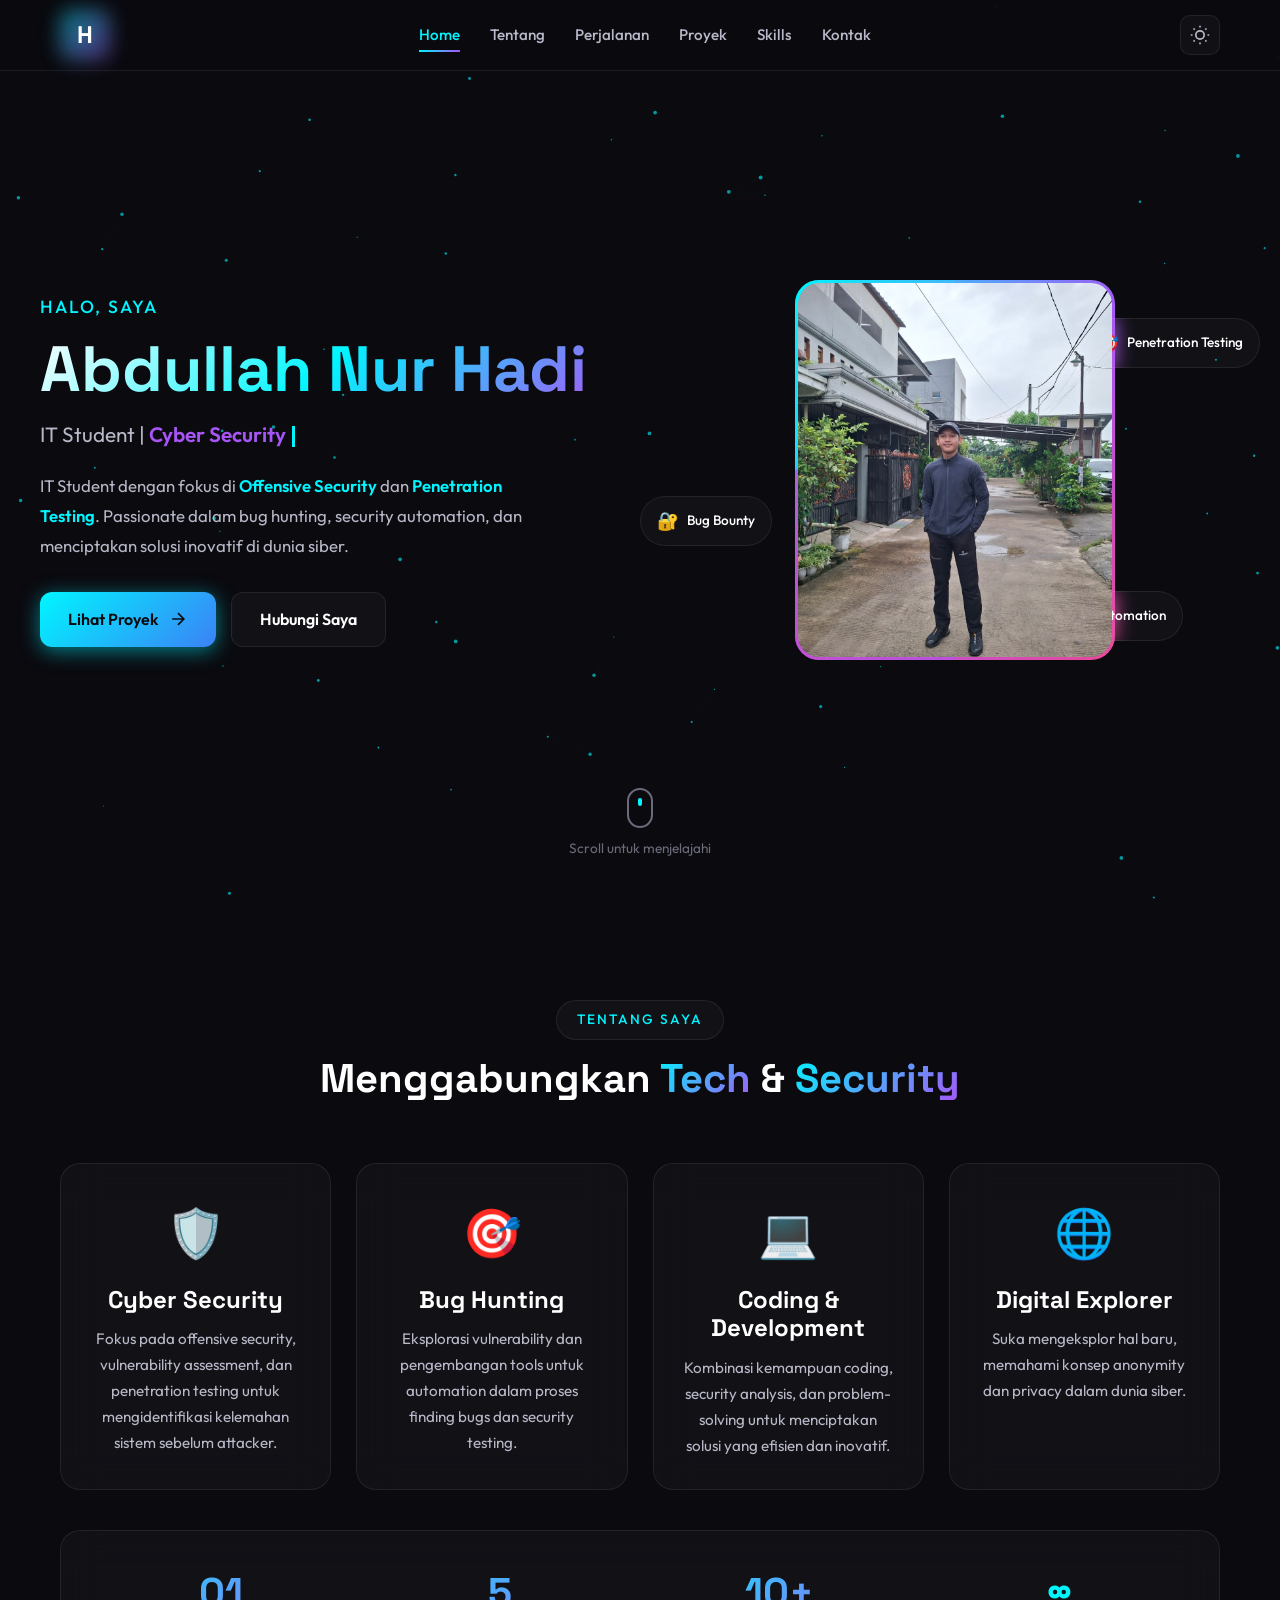
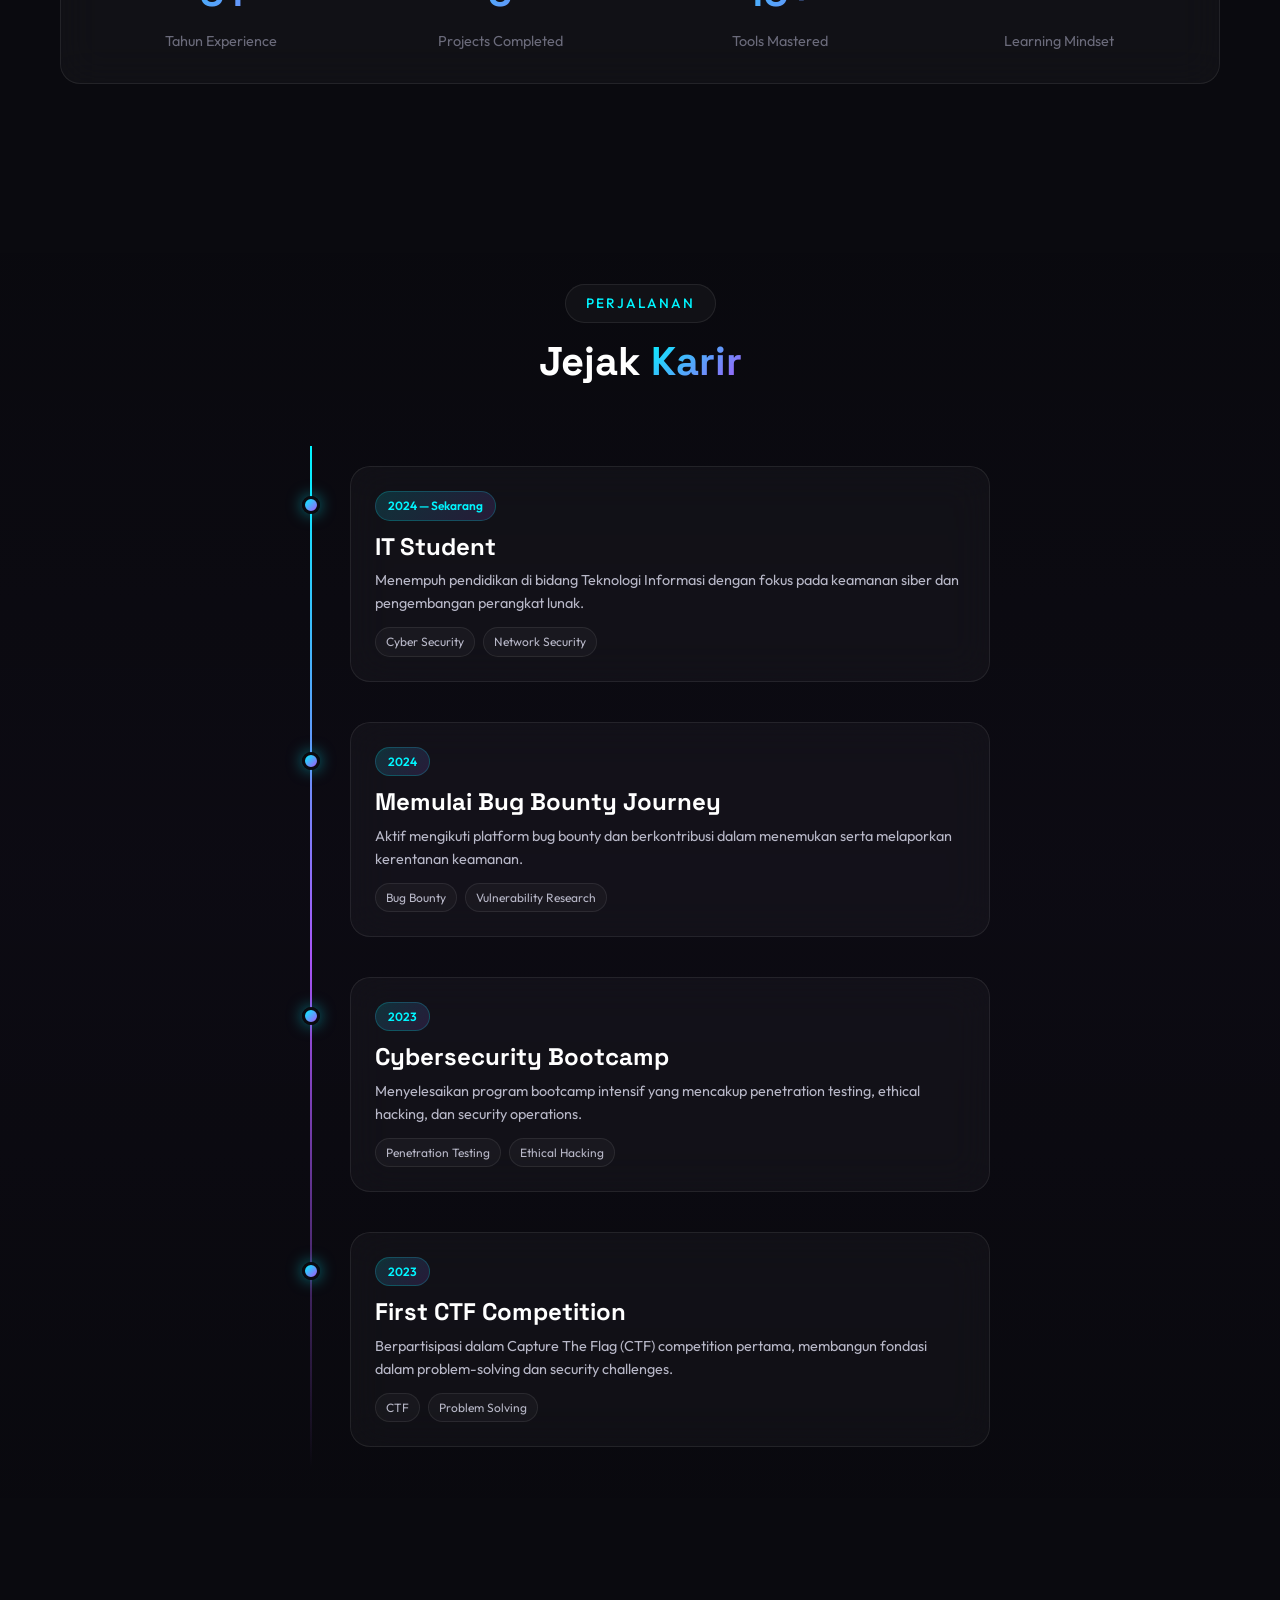
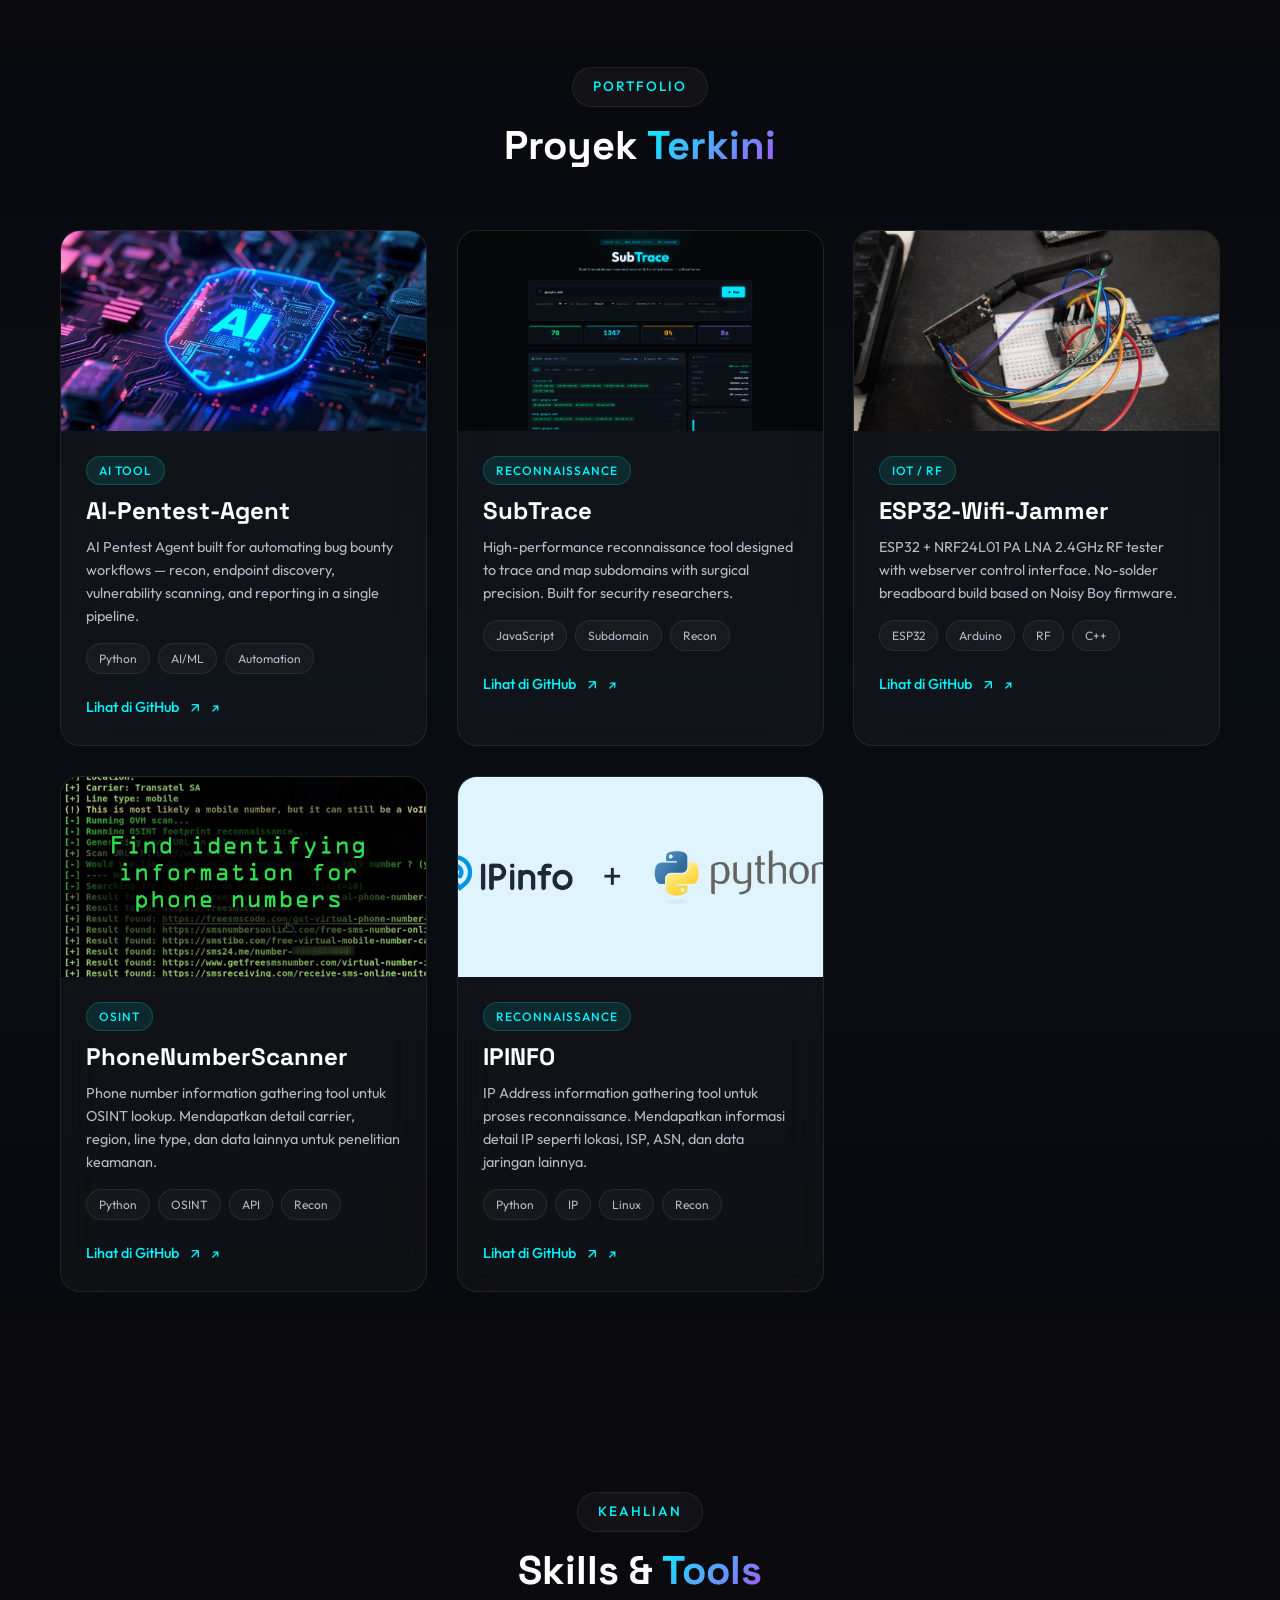
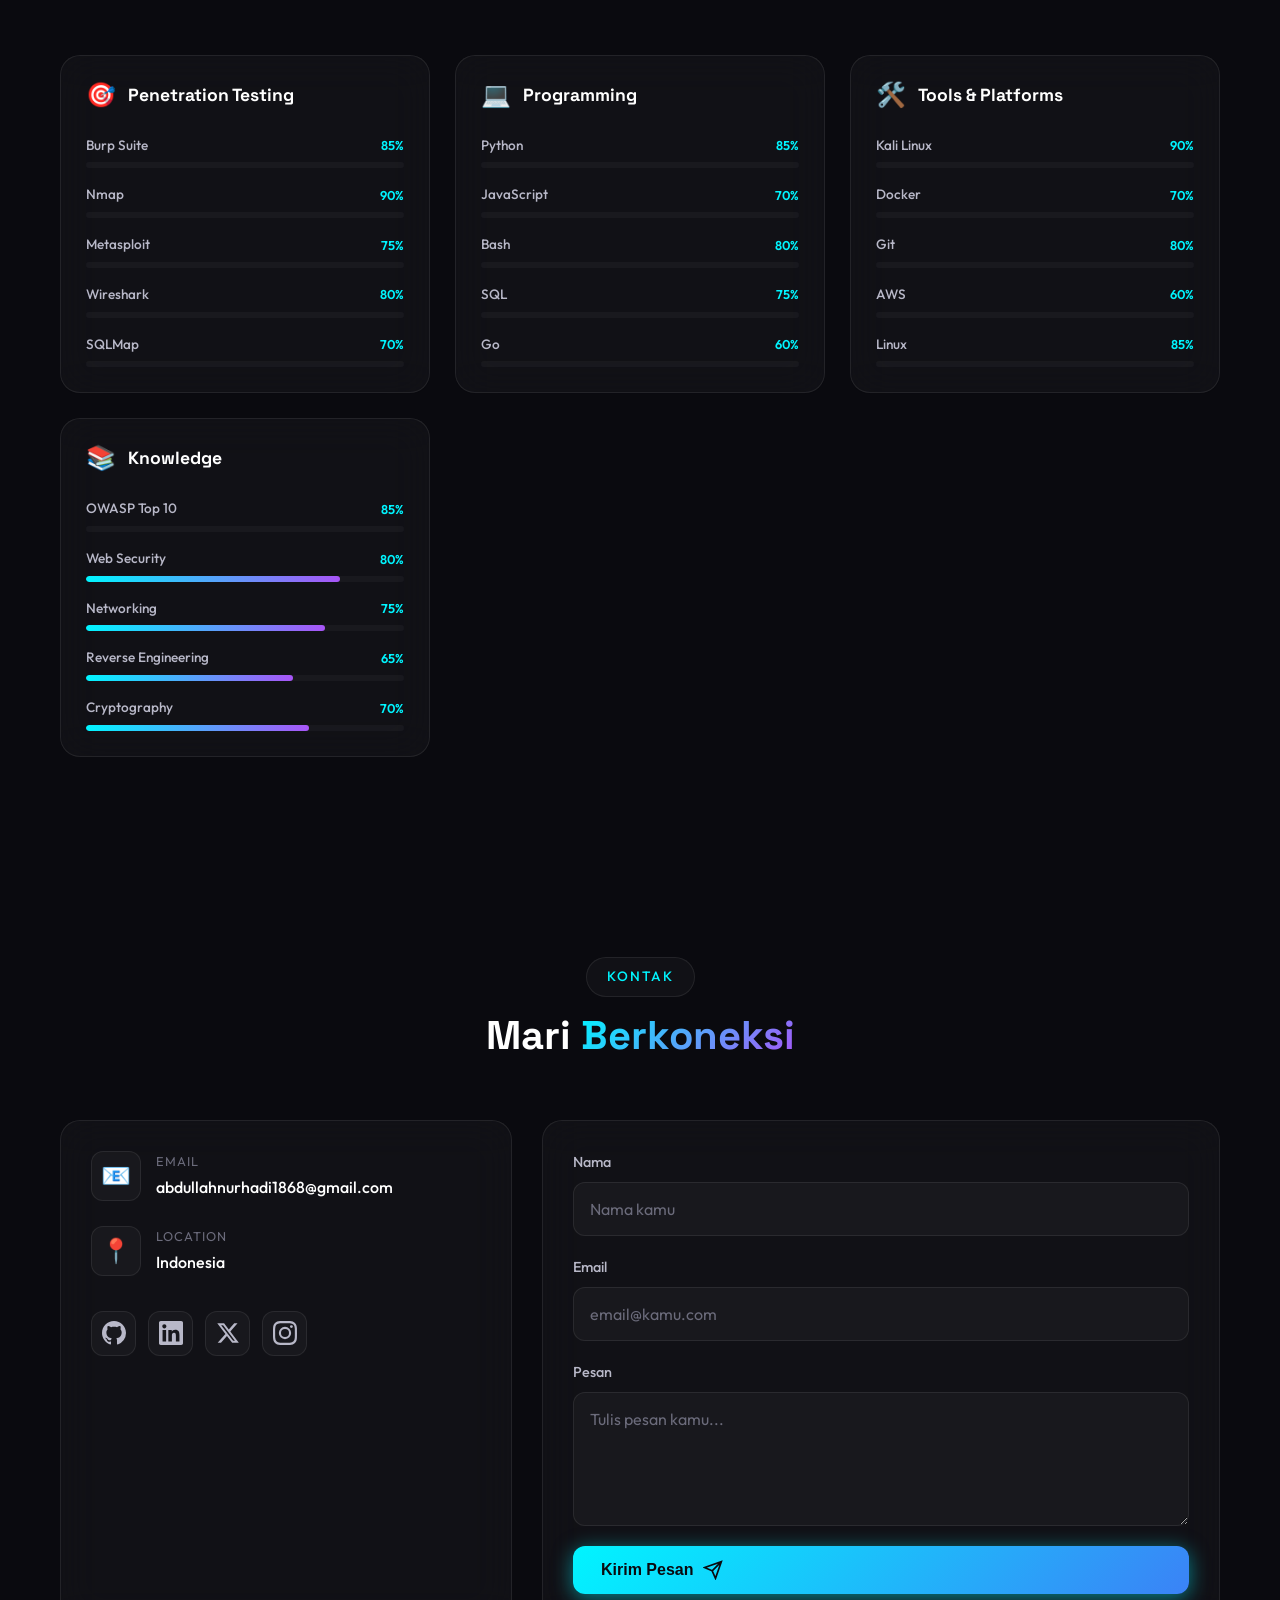
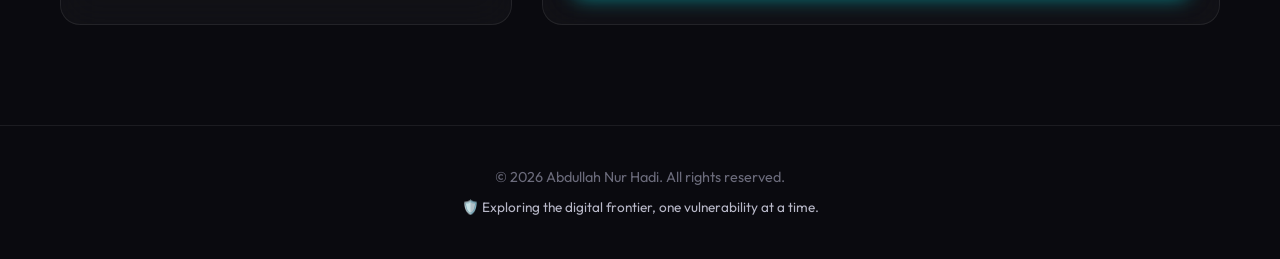
==== index.html @ 33696c23 "Initial commit: portfolio website" ====
<!DOCTYPE html>
<html lang="id" data-theme="dark">
<head>
    <meta charset="UTF-8">
    <meta name="viewport" content="width=device-width, initial-scale=1.0">
    <meta name="description" content="Portfolio Abdullah Nur Hadi — IT Student specializing in Cyber Security, Offensive Security, and Penetration Testing">
    <meta name="keywords" content="Cybersecurity, Penetration Testing, Bug Bounty, Security Automation, IT Student">
    <meta name="author" content="Abdullah Nur Hadi">
    <meta name="theme-color" content="#0a0a0f">

    <!-- Open Graph -->
    <meta property="og:title" content="Abdullah Nur Hadi | Cyber Security Portfolio">
    <meta property="og:description" content="IT Student dengan fokus di Offensive Security dan Penetration Testing">
    <meta property="og:type" content="website">
    <meta property="og:image" content="assets/profile2.webp">

    <title>Abdullah Nur Hadi | Cyber Security Portfolio</title>

    <link rel="preconnect" href="https://fonts.googleapis.com">
    <link rel="preconnect" href="https://fonts.gstatic.com" crossorigin>
    <link href="https://fonts.googleapis.com/css2?family=Outfit:wght@300;400;500;600;700;800&family=Space+Grotesk:wght@400;500;600;700&display=swap" rel="stylesheet">

    <link rel="stylesheet" href="styles.css">
    <link rel="icon" type="image/svg+xml" href="data:image/svg+xml,<svg xmlns='http://www.w3.org/2000/svg' viewBox='0 0 100 100'><text y='.9em' font-size='90'>🛡️</text></svg>">
</head>
<body>
    <canvas id="particle-canvas"></canvas>

    <!-- Navigation -->
    <nav class="glass-nav" id="navbar">
        <div class="nav-container">
            <a href="#hero" class="logo">
                <span class="logo-text">H</span>
                <span class="logo-glow"></span>
            </a>

            <ul class="nav-links" id="navLinks">
                <li><a href="#hero" class="nav-link active">Home</a></li>
                <li><a href="#about" class="nav-link">Tentang</a></li>
                <li><a href="#timeline" class="nav-link">Perjalanan</a></li>
                <li><a href="#projects" class="nav-link">Proyek</a></li>
                <li><a href="#skills" class="nav-link">Skills</a></li>
                <li><a href="#contact" class="nav-link">Kontak</a></li>
            </ul>

            <div class="nav-actions">
                <button class="theme-toggle" id="themeToggle" aria-label="Toggle theme">
                    <svg class="sun-icon" width="20" height="20" viewBox="0 0 24 24" fill="none" stroke="currentColor" stroke-width="2">
                        <circle cx="12" cy="12" r="5"/><path d="M12 1v2M12 21v2M4.22 4.22l1.42 1.42M18.36 18.36l1.42 1.42M1 12h2M21 12h2M4.22 19.78l1.42-1.42M18.36 5.64l1.42-1.42"/>
                    </svg>
                    <svg class="moon-icon" width="20" height="20" viewBox="0 0 24 24" fill="none" stroke="currentColor" stroke-width="2">
                        <path d="M21 12.79A9 9 0 1111.21 3 7 7 0 0021 12.79z"/>
                    </svg>
                </button>
                <button class="mobile-toggle" id="mobileToggle" aria-label="Toggle menu">
                    <span></span>
                    <span></span>
                    <span></span>
                </button>
            </div>
        </div>
    </nav>

    <main>
        <!-- Hero Section -->
        <section class="hero" id="hero">
            <div class="hero-content">
                <div class="hero-text">
                    <p class="greeting">Halo, saya</p>
                    <h1 class="name">Abdullah Nur Hadi</h1>
                    <div class="title-wrapper">
                        <span class="title-prefix">IT Student | </span>
                        <span class="typed-text" id="typedText"></span>
                        <span class="cursor">&nbsp;</span>
                    </div>
                    <p class="bio">
                        IT Student dengan fokus di <strong>Offensive Security</strong> dan
                        <strong>Penetration Testing</strong>. Passionate dalam bug hunting,
                        security automation, dan menciptakan solusi inovatif di dunia siber.
                    </p>
                    <div class="cta-group">
                        <a href="#projects" class="btn btn-primary">
                            <span>Lihat Proyek</span>
                            <svg width="20" height="20" viewBox="0 0 24 24" fill="none" stroke="currentColor" stroke-width="2">
                                <path d="M5 12h14M12 5l7 7-7 7"/>
                            </svg>
                        </a>
                        <a href="#contact" class="btn btn-secondary">Hubungi Saya</a>
                    </div>
                </div>

                <div class="hero-visual">
                    <div class="profile-frame">
                        <div class="profile-glow"></div>
                        <img
                            src="assets/profile.jpg"
                            alt="Abdullah Nur Hadi - Profile"
                            class="profile-image"
                            loading="lazy"
                        >
                    </div>

                    <div class="floating-badges">
                        <div class="badge badge-1">
                            <span class="badge-icon">🎯</span>
                            <span>Penetration Testing</span>
                        </div>
                        <div class="badge badge-2">
                            <span class="badge-icon">🔐</span>
                            <span>Bug Bounty</span>
                        </div>
                        <div class="badge badge-3">
                            <span class="badge-icon">⚡</span>
                            <span>Security Automation</span>
                        </div>
                    </div>
                </div>
            </div>

            <div class="scroll-indicator">
                <div class="mouse">
                    <div class="wheel"></div>
                </div>
                <span>Scroll untuk menjelajahi</span>
            </div>
        </section>

        <!-- About Section -->
        <section class="about section" id="about">
            <div class="container">
                <div class="section-header">
                    <span class="section-tag">Tentang Saya</span>
                    <h2 class="section-title">Menggabungkan <span class="highlight">Tech</span> & <span class="highlight">Security</span></h2>
                </div>

                <div class="about-grid">
                    <div class="about-card glass-card">
                        <div class="card-icon">🛡️</div>
                        <h3>Cyber Security</h3>
                        <p>Fokus pada offensive security, vulnerability assessment, dan penetration testing untuk mengidentifikasi kelemahan sistem sebelum attacker.</p>
                    </div>

                    <div class="about-card glass-card">
                        <div class="card-icon">🎯</div>
                        <h3>Bug Hunting</h3>
                        <p>Eksplorasi vulnerability dan pengembangan tools untuk automation dalam proses finding bugs dan security testing.</p>
                    </div>

                    <div class="about-card glass-card">
                        <div class="card-icon">💻</div>
                        <h3>Coding & Development</h3>
                        <p>Kombinasi kemampuan coding, security analysis, dan problem-solving untuk menciptakan solusi yang efisien dan inovatif.</p>
                    </div>

                    <div class="about-card glass-card">
                        <div class="card-icon">🌐</div>
                        <h3>Digital Explorer</h3>
                        <p>Suka mengeksplor hal baru, memahami konsep anonymity dan privacy dalam dunia siber.</p>
                    </div>
                </div>

                <div class="about-stats glass-card">
                    <div class="stat" data-count="1">
                        <span class="stat-number" data-target="1">0</span>
                        <span class="stat-label">Tahun Experience</span>
                    </div>
                    <div class="stat" data-count="5">
                        <span class="stat-number" data-target="5">0</span>
                        <span class="stat-label">Projects Completed</span>
                    </div>
                    <div class="stat" data-count="10">
                        <span class="stat-number" data-target="10">0</span>
                        <span class="stat-label">Tools Mastered</span>
                    </div>
                    <div class="stat">
                        <span class="stat-number infinite">∞</span>
                        <span class="stat-label">Learning Mindset</span>
                    </div>
                </div>
            </div>
        </section>

        <!-- Timeline Section -->
        <section class="timeline section" id="timeline">
            <div class="container">
                <div class="section-header">
                    <span class="section-tag">Perjalanan</span>
                    <h2 class="section-title">Jejak <span class="highlight">Karir</span></h2>
                </div>

                <div class="timeline-container">
                    <div class="timeline-item">
                        <div class="timeline-marker"></div>
                        <div class="timeline-content glass-card">
                            <span class="timeline-year">2024 — Sekarang</span>
                            <h3>IT Student</h3>
                            <p>Menempuh pendidikan di bidang Teknologi Informasi dengan fokus pada keamanan siber dan pengembangan perangkat lunak.</p>
                            <div class="timeline-tags">
                                <span>Cyber Security</span>
                                <span>Network Security</span>
                            </div>
                        </div>
                    </div>

                    <div class="timeline-item">
                        <div class="timeline-marker"></div>
                        <div class="timeline-content glass-card">
                            <span class="timeline-year">2024</span>
                            <h3>Memulai Bug Bounty Journey</h3>
                            <p>Aktif mengikuti platform bug bounty dan berkontribusi dalam menemukan serta melaporkan kerentanan keamanan.</p>
                            <div class="timeline-tags">
                                <span>Bug Bounty</span>
                                <span>Vulnerability Research</span>
                            </div>
                        </div>
                    </div>

                    <div class="timeline-item">
                        <div class="timeline-marker"></div>
                        <div class="timeline-content glass-card">
                            <span class="timeline-year">2023</span>
                            <h3>Cybersecurity Bootcamp</h3>
                            <p>Menyelesaikan program bootcamp intensif yang mencakup penetration testing, ethical hacking, dan security operations.</p>
                            <div class="timeline-tags">
                                <span>Penetration Testing</span>
                                <span>Ethical Hacking</span>
                            </div>
                        </div>
                    </div>

                    <div class="timeline-item">
                        <div class="timeline-marker"></div>
                        <div class="timeline-content glass-card">
                            <span class="timeline-year">2023</span>
                            <h3>First CTF Competition</h3>
                            <p>Berpartisipasi dalam Capture The Flag (CTF) competition pertama, membangun fondasi dalam problem-solving dan security challenges.</p>
                            <div class="timeline-tags">
                                <span>CTF</span>
                                <span>Problem Solving</span>
                            </div>
                        </div>
                    </div>
                </div>
            </div>
        </section>

        <!-- Projects Section -->
        <section class="projects section" id="projects">
            <div class="container">
                <div class="section-header">
                    <span class="section-tag">Portfolio</span>
                    <h2 class="section-title">Proyek <span class="highlight">Terkini</span></h2>
                </div>

                <div class="projects-grid">
                    <article class="project-card glass-card tilt-card">
                        <div class="project-image project-ai">
                            <img src="assets/AI-Pentest.jpg" alt="AI-Pentest-Agent" loading="lazy">
                        </div>
                        <div class="project-content">
                            <span class="project-type">AI Tool</span>
                            <h3>AI-Pentest-Agent</h3>
                            <p>AI Pentest Agent built for automating bug bounty workflows — recon, endpoint discovery, vulnerability scanning, and reporting in a single pipeline.</p>
                            <div class="tech-stack">
                                <span>Python</span>
                                <span>AI/ML</span>
                                <span>Automation</span>
                            </div>
                            <a href="https://github.com/Hexamora/AI-Pentest-Agent" target="_blank" rel="noopener noreferrer" class="project-link">
                                <span>Lihat di GitHub</span>
                                <svg width="16" height="16" viewBox="0 0 24 24" fill="none" stroke="currentColor" stroke-width="2">
                                    <path d="M7 17L17 7M17 7H7M17 7V17"/>
                                </svg>
                            </a>
                        </div>
                    </article>

                    <article class="project-card glass-card tilt-card">
                        <div class="project-image project-subtrace">
                            <img src="assets/subtrace.png" alt="SubTrace" loading="lazy">
                        </div>
                        <div class="project-content">
                            <span class="project-type">Reconnaissance</span>
                            <h3>SubTrace</h3>
                            <p>High-performance reconnaissance tool designed to trace and map subdomains with surgical precision. Built for security researchers.</p>
                            <div class="tech-stack">
                                <span>JavaScript</span>
                                <span>Subdomain</span>
                                <span>Recon</span>
                            </div>
                            <a href="https://github.com/Hexamora/SubTrace" target="_blank" rel="noopener noreferrer" class="project-link">
                                <span>Lihat di GitHub</span>
                                <svg width="16" height="16" viewBox="0 0 24 24" fill="none" stroke="currentColor" stroke-width="2">
                                    <path d="M7 17L17 7M17 7H7M17 7V17"/>
                                </svg>
                            </a>
                        </div>
                    </article>

                    <article class="project-card glass-card tilt-card">
                        <div class="project-image project-esp32">
                            <img src="assets/ESP32WROOM_Wifi_Jammer.jpeg" alt="ESP32-Wifi-Jammer" loading="lazy">
                        </div>
                        <div class="project-content">
                            <span class="project-type">IoT / RF</span>
                            <h3>ESP32-Wifi-Jammer</h3>
                            <p>ESP32 + NRF24L01 PA LNA 2.4GHz RF tester with webserver control interface. No-solder breadboard build based on Noisy Boy firmware.</p>
                            <div class="tech-stack">
                                <span>ESP32</span>
                                <span>Arduino</span>
                                <span>RF</span>
                                <span>C++</span>
                            </div>
                            <a href="https://github.com/Hexamora/ESP32-Wifi-Jammer" target="_blank" rel="noopener noreferrer" class="project-link">
                                <span>Lihat di GitHub</span>
                                <svg width="16" height="16" viewBox="0 0 24 24" fill="none" stroke="currentColor" stroke-width="2">
                                    <path d="M7 17L17 7M17 7H7M17 7V17"/>
                                </svg>
                            </a>
                        </div>
                    </article>

                    <article class="project-card glass-card tilt-card">
                        <div class="project-image project-phonescanner">
                            <img src="assets/phonenumberscanner.jpg" alt="PhoneNumberScanner" loading="lazy">
                        </div>
                        <div class="project-content">
                            <span class="project-type">OSINT</span>
                            <h3>PhoneNumberScanner</h3>
                            <p>Phone number information gathering tool untuk OSINT lookup. Mendapatkan detail carrier, region, line type, dan data lainnya untuk penelitian keamanan.</p>
                            <div class="tech-stack">
                                <span>Python</span>
                                <span>OSINT</span>
                                <span>API</span>
                                <span>Recon</span>
                            </div>
                            <a href="https://github.com/Hexamora/PhoneNumberScanner" target="_blank" rel="noopener noreferrer" class="project-link">
                                <span>Lihat di GitHub</span>
                                <svg width="16" height="16" viewBox="0 0 24 24" fill="none" stroke="currentColor" stroke-width="2">
                                    <path d="M7 17L17 7M17 7H7M17 7V17"/>
                                </svg>
                            </a>
                        </div>
                    </article>

                    <article class="project-card glass-card tilt-card">
                        <div class="project-image project-ipinfo">
                            <img src="assets/ipinfo.jpg" alt="IPINFO" loading="lazy">
                        </div>
                        <div class="project-content">
                            <span class="project-type">Reconnaissance</span>
                            <h3>IPINFO</h3>
                            <p>IP Address information gathering tool untuk proses reconnaissance. Mendapatkan informasi detail IP seperti lokasi, ISP, ASN, dan data jaringan lainnya.</p>
                            <div class="tech-stack">
                                <span>Python</span>
                                <span>IP</span>
                                <span>Linux</span>
                                <span>Recon</span>
                            </div>
                            <a href="https://github.com/Hexamora/IPINFO" target="_blank" rel="noopener noreferrer" class="project-link">
                                <span>Lihat di GitHub</span>
                                <svg width="16" height="16" viewBox="0 0 24 24" fill="none" stroke="currentColor" stroke-width="2">
                                    <path d="M7 17L17 7M17 7H7M17 7V17"/>
                                </svg>
                            </a>
                        </div>
                    </article>
                </div>
            </div>
        </section>

        <!-- Skills Section -->
        <section class="skills section" id="skills">
            <div class="container">
                <div class="section-header">
                    <span class="section-tag">Keahlian</span>
                    <h2 class="section-title">Skills & <span class="highlight">Tools</span></h2>
                </div>

                <div class="skills-grid">
                    <div class="skill-category glass-card">
                        <h3 class="category-title">
                            <span class="category-icon">🎯</span>
                            Penetration Testing
                        </h3>
                        <div class="skill-bars">
                            <div class="skill-bar">
                                <div class="skill-bar-header">
                                    <span>Burp Suite</span>
                                    <span class="skill-percent">85%</span>
                                </div>
                                <div class="skill-bar-track">
                                    <div class="skill-bar-fill" data-width="85"></div>
                                </div>
                            </div>
                            <div class="skill-bar">
                                <div class="skill-bar-header">
                                    <span>Nmap</span>
                                    <span class="skill-percent">90%</span>
                                </div>
                                <div class="skill-bar-track">
                                    <div class="skill-bar-fill" data-width="90"></div>
                                </div>
                            </div>
                            <div class="skill-bar">
                                <div class="skill-bar-header">
                                    <span>Metasploit</span>
                                    <span class="skill-percent">75%</span>
                                </div>
                                <div class="skill-bar-track">
                                    <div class="skill-bar-fill" data-width="75"></div>
                                </div>
                            </div>
                            <div class="skill-bar">
                                <div class="skill-bar-header">
                                    <span>Wireshark</span>
                                    <span class="skill-percent">80%</span>
                                </div>
                                <div class="skill-bar-track">
                                    <div class="skill-bar-fill" data-width="80"></div>
                                </div>
                            </div>
                            <div class="skill-bar">
                                <div class="skill-bar-header">
                                    <span>SQLMap</span>
                                    <span class="skill-percent">70%</span>
                                </div>
                                <div class="skill-bar-track">
                                    <div class="skill-bar-fill" data-width="70"></div>
                                </div>
                            </div>
                        </div>
                    </div>

                    <div class="skill-category glass-card">
                        <h3 class="category-title">
                            <span class="category-icon">💻</span>
                            Programming
                        </h3>
                        <div class="skill-bars">
                            <div class="skill-bar">
                                <div class="skill-bar-header">
                                    <span>Python</span>
                                    <span class="skill-percent">85%</span>
                                </div>
                                <div class="skill-bar-track">
                                    <div class="skill-bar-fill" data-width="85"></div>
                                </div>
                            </div>
                            <div class="skill-bar">
                                <div class="skill-bar-header">
                                    <span>JavaScript</span>
                                    <span class="skill-percent">70%</span>
                                </div>
                                <div class="skill-bar-track">
                                    <div class="skill-bar-fill" data-width="70"></div>
                                </div>
                            </div>
                            <div class="skill-bar">
                                <div class="skill-bar-header">
                                    <span>Bash</span>
                                    <span class="skill-percent">80%</span>
                                </div>
                                <div class="skill-bar-track">
                                    <div class="skill-bar-fill" data-width="80"></div>
                                </div>
                            </div>
                            <div class="skill-bar">
                                <div class="skill-bar-header">
                                    <span>SQL</span>
                                    <span class="skill-percent">75%</span>
                                </div>
                                <div class="skill-bar-track">
                                    <div class="skill-bar-fill" data-width="75"></div>
                                </div>
                            </div>
                            <div class="skill-bar">
                                <div class="skill-bar-header">
                                    <span>Go</span>
                                    <span class="skill-percent">60%</span>
                                </div>
                                <div class="skill-bar-track">
                                    <div class="skill-bar-fill" data-width="60"></div>
                                </div>
                            </div>
                        </div>
                    </div>

                    <div class="skill-category glass-card">
                        <h3 class="category-title">
                            <span class="category-icon">🛠️</span>
                            Tools & Platforms
                        </h3>
                        <div class="skill-bars">
                            <div class="skill-bar">
                                <div class="skill-bar-header">
                                    <span>Kali Linux</span>
                                    <span class="skill-percent">90%</span>
                                </div>
                                <div class="skill-bar-track">
                                    <div class="skill-bar-fill" data-width="90"></div>
                                </div>
                            </div>
                            <div class="skill-bar">
                                <div class="skill-bar-header">
                                    <span>Docker</span>
                                    <span class="skill-percent">70%</span>
                                </div>
                                <div class="skill-bar-track">
                                    <div class="skill-bar-fill" data-width="70"></div>
                                </div>
                            </div>
                            <div class="skill-bar">
                                <div class="skill-bar-header">
                                    <span>Git</span>
                                    <span class="skill-percent">80%</span>
                                </div>
                                <div class="skill-bar-track">
                                    <div class="skill-bar-fill" data-width="80"></div>
                                </div>
                            </div>
                            <div class="skill-bar">
                                <div class="skill-bar-header">
                                    <span>AWS</span>
                                    <span class="skill-percent">60%</span>
                                </div>
                                <div class="skill-bar-track">
                                    <div class="skill-bar-fill" data-width="60"></div>
                                </div>
                            </div>
                            <div class="skill-bar">
                                <div class="skill-bar-header">
                                    <span>Linux</span>
                                    <span class="skill-percent">85%</span>
                                </div>
                                <div class="skill-bar-track">
                                    <div class="skill-bar-fill" data-width="85"></div>
                                </div>
                            </div>
                        </div>
                    </div>

                    <div class="skill-category glass-card">
                        <h3 class="category-title">
                            <span class="category-icon">📚</span>
                            Knowledge
                        </h3>
                        <div class="skill-bars">
                            <div class="skill-bar">
                                <div class="skill-bar-header">
                                    <span>OWASP Top 10</span>
                                    <span class="skill-percent">85%</span>
                                </div>
                                <div class="skill-bar-track">
                                    <div class="skill-bar-fill" data-width="85"></div>
                                </div>
                            </div>
                            <div class="skill-bar">
                                <div class="skill-bar-header">
                                    <span>Web Security</span>
                                    <span class="skill-percent">80%</span>
                                </div>
                                <div class="skill-bar-track">
                                    <div class="skill-bar-fill" data-width="80"></div>
                                </div>
                            </div>
                            <div class="skill-bar">
                                <div class="skill-bar-header">
                                    <span>Networking</span>
                                    <span class="skill-percent">75%</span>
                                </div>
                                <div class="skill-bar-track">
                                    <div class="skill-bar-fill" data-width="75"></div>
                                </div>
                            </div>
                            <div class="skill-bar">
                                <div class="skill-bar-header">
                                    <span>Reverse Engineering</span>
                                    <span class="skill-percent">65%</span>
                                </div>
                                <div class="skill-bar-track">
                                    <div class="skill-bar-fill" data-width="65"></div>
                                </div>
                            </div>
                            <div class="skill-bar">
                                <div class="skill-bar-header">
                                    <span>Cryptography</span>
                                    <span class="skill-percent">70%</span>
                                </div>
                                <div class="skill-bar-track">
                                    <div class="skill-bar-fill" data-width="70"></div>
                                </div>
                            </div>
                        </div>
                    </div>
                </div>
            </div>
        </section>

        <!-- Contact Section -->
        <section class="contact section" id="contact">
            <div class="container">
                <div class="section-header">
                    <span class="section-tag">Kontak</span>
                    <h2 class="section-title">Mari <span class="highlight">Berkoneksi</span></h2>
                </div>

                <div class="contact-content">
                    <div class="contact-info glass-card">
                        <div class="info-item">
                            <div class="info-icon">📧</div>
                            <div class="info-text">
                                <span class="info-label">Email</span>
                                <a href="mailto:abdullah.nurhadi@email.com">abdullahnurhadi1868@gmail.com</a>
                            </div>
                        </div>

                        <div class="info-item">
                            <div class="info-icon">📍</div>
                            <div class="info-text">
                                <span class="info-label">Location</span>
                                <span>Indonesia</span>
                            </div>
                        </div>

                        <div class="social-links">
                            <a href="https://github.com/Hexamora" target="_blank" rel="noopener noreferrer" class="social-link" aria-label="GitHub">
                                <svg width="24" height="24" viewBox="0 0 24 24" fill="currentColor">
                                    <path d="M12 0C5.37 0 0 5.37 0 12c0 5.31 3.435 9.795 8.205 11.385.6.105.825-.255.825-.57 0-.285-.015-1.23-.015-2.235-3.015.555-3.795-.735-4.035-1.41-.135-.345-.72-1.41-1.23-1.695-.42-.225-1.02-.78-.015-.795.945-.015 1.62.87 1.845 1.23 1.08 1.815 2.805 1.305 3.495.99.105-.78.42-1.305.765-1.605-2.67-.3-5.46-1.335-5.46-5.925 0-1.305.465-2.385 1.23-3.225-.12-.3-.54-1.53.12-3.18 0 0 1.005-.315 3.3 1.23.96-.27 1.98-.405 3-.405s2.04.135 3 .405c2.295-1.56 3.3-1.23 3.3-1.23.66 1.65.24 2.88.12 3.18.765.84 1.23 1.905 1.23 3.225 0 4.605-2.805 5.625-5.475 5.925.435.375.81 1.095.81 2.22 0 1.605-.015 2.895-.015 3.3 0 .315.225.69.825.57A12.02 12.02 0 0024 12c0-6.63-5.37-12-12-12z"/>
                                </svg>
                            </a>
                            <a href="https://www.linkedin.com/in/abdullahnurhadi" target="_blank" rel="noopener noreferrer" class="social-link" aria-label="LinkedIn">
                                <svg width="24" height="24" viewBox="0 0 24 24" fill="currentColor">
                                    <path d="M20.447 20.452h-3.554v-5.569c0-1.328-.027-3.037-1.852-3.037-1.853 0-2.136 1.445-2.136 2.939v5.667H9.351V9h3.414v1.561h.046c.477-.9 1.637-1.85 3.37-1.85 3.601 0 4.267 2.37 4.267 5.455v6.286zM5.337 7.433c-1.144 0-2.063-.926-2.063-2.065 0-1.138.92-2.063 2.063-2.063 1.14 0 2.064.925 2.064 2.063 0 1.139-.925 2.065-2.064 2.065zm1.782 13.019H3.555V9h3.564v11.452zM22.225 0H1.771C.792 0 0 .774 0 1.729v20.542C0 23.227.792 24 1.771 24h20.451C23.2 24 24 23.227 24 22.271V1.729C24 .774 23.2 0 22.222 0h.003z"/>
                                </svg>
                            </a>
                            <a href="https://x.com/bnymorgan" target="_blank" rel="noopener noreferrer" class="social-link" aria-label="Twitter">
                                <svg width="24" height="24" viewBox="0 0 24 24" fill="currentColor">
                                    <path d="M18.244 2.25h3.308l-7.227 8.26 8.502 11.24H16.17l-5.214-6.817L4.99 21.75H1.68l7.73-8.835L1.254 2.25H8.08l4.713 6.231zm-1.161 17.52h1.833L7.084 4.126H5.117z"/>
                                </svg>
                            </a>
                            <a href="https://www.instagram.com/hexamora_" target="_blank" rel="noopener noreferrer" class="social-link" aria-label="Instagram">
                                <svg width="24" height="24" viewBox="0 0 24 24" fill="currentColor">
                                    <path d="M12 2.163c3.204 0 3.584.012 4.85.07 3.252.148 4.771 1.691 4.919 4.919.058 1.265.069 1.645.069 4.849 0 3.205-.012 3.584-.069 4.849-.149 3.225-1.664 4.771-4.919 4.919-1.266.058-1.644.07-4.85.07-3.204 0-3.584-.012-4.849-.07-3.26-.149-4.771-1.699-4.919-4.92-.058-1.265-.07-1.644-.07-4.849 0-3.204.013-3.583.07-4.849.149-3.227 1.664-4.771 4.919-4.919 1.266-.057 1.645-.069 4.849-.069zM12 0C8.741 0 8.333.014 7.053.072 2.695.272.273 2.69.073 7.052.014 8.333 0 8.741 0 12c0 3.259.014 3.668.072 4.948.2 4.358 2.618 6.78 6.98 6.98C8.333 23.986 8.741 24 12 24c3.259 0 3.668-.014 4.948-.072 4.354-.2 6.782-2.618 6.979-6.98.059-1.28.073-1.689.073-4.948 0-3.259-.014-3.667-.072-4.947-.196-4.354-2.617-6.78-6.979-6.98C15.668.014 15.259 0 12 0zm0 5.838a6.162 6.162 0 100 12.324 6.162 6.162 0 000-12.324zM12 16a4 4 0 110-8 4 4 0 010 8zm6.406-11.845a1.44 1.44 0 100 2.881 1.44 1.44 0 000-2.881z"/>
                                </svg>
                            </a>
                        </div>
                    </div>

                    <form class="contact-form glass-card" id="contactForm">
                        <div class="form-group">
                            <label for="name">Nama</label>
                            <input type="text" id="name" name="name" placeholder="Nama kamu" required>
                        </div>

                        <div class="form-group">
                            <label for="email">Email</label>
                            <input type="email" id="email" name="email" placeholder="email@kamu.com" required>
                        </div>

                        <div class="form-group">
                            <label for="message">Pesan</label>
                            <textarea id="message" name="message" rows="5" placeholder="Tulis pesan kamu..." required></textarea>
                        </div>

                        <button type="submit" class="btn btn-primary">
                            <span>Kirim Pesan</span>
                            <svg width="20" height="20" viewBox="0 0 24 24" fill="none" stroke="currentColor" stroke-width="2">
                                <path d="M22 2L11 13M22 2l-7 20-4-9-9-4 20-7z"/>
                            </svg>
                        </button>
                    </form>
                </div>
            </div>
        </section>
    </main>

    <!-- Back to Top -->
    <button class="back-to-top" id="backToTop" aria-label="Back to top">
        <svg width="20" height="20" viewBox="0 0 24 24" fill="none" stroke="currentColor" stroke-width="2.5">
            <path d="M18 15l-6-6-6 6"/>
        </svg>
        <div class="back-to-top-progress" id="scrollProgress"></div>
    </button>

    <!-- Footer -->
    <footer class="footer">
        <div class="container">
            <div class="footer-content">
                <p class="copyright">© <span id="year"></span> Abdullah Nur Hadi. All rights reserved.</p>
                <p class="footer-tagline">🛡️ Exploring the digital frontier, one vulnerability at a time.</p>
            </div>
        </div>
    </footer>

    <script src="main.js"></script>
</body>
</html>
---- styles.css ----
:root {
    --bg-primary: #0a0a0f;
    --bg-secondary: #12121a;
    --bg-tertiary: #1a1a25;

    --text-primary: #ffffff;
    --text-secondary: #b8b8c8;
    --text-muted: #6b6b7b;

    --accent-cyan: #00f5ff;
    --accent-purple: #a855f7;
    --accent-pink: #ec4899;
    --accent-blue: #3b82f6;

    --glass-bg: rgba(255, 255, 255, 0.03);
    --glass-bg-hover: rgba(255, 255, 255, 0.06);
    --glass-border: rgba(255, 255, 255, 0.08);
    --glass-border-hover: rgba(255, 255, 255, 0.15);

    --glow-cyan: rgba(0, 245, 255, 0.5);
    --glow-purple: rgba(168, 85, 247, 0.5);
    --glow-pink: rgba(236, 72, 153, 0.4);

    --container-width: 1200px;
    --section-padding: clamp(60px, 8vw, 100px) 20px;
    --nav-height: 70px;

    --transition-fast: 0.2s ease;
    --transition-medium: 0.3s ease;
    --transition-slow: 0.5s cubic-bezier(0.4, 0, 0.2, 1);

    --shadow-card: 0 20px 40px rgba(0, 0, 0, 0.3);
}

[data-theme="light"] {
    --bg-primary: #f4f4f9;
    --bg-secondary: #e8e8f0;
    --bg-tertiary: #dcdce6;

    --text-primary: #1a1a2e;
    --text-secondary: #4a4a5a;
    --text-muted: #888898;

    --glass-bg: rgba(0, 0, 0, 0.03);
    --glass-bg-hover: rgba(0, 0, 0, 0.06);
    --glass-border: rgba(0, 0, 0, 0.08);
    --glass-border-hover: rgba(0, 0, 0, 0.15);

    --glow-cyan: rgba(0, 200, 220, 0.4);
    --glow-purple: rgba(140, 60, 220, 0.3);
    --glow-pink: rgba(200, 50, 120, 0.3);

    --shadow-card: 0 20px 40px rgba(0, 0, 0, 0.08);
}

*, *::before, *::after {
    margin: 0;
    padding: 0;
    box-sizing: border-box;
}

html {
    scroll-behavior: smooth;
    font-size: 16px;
}

body {
    font-family: 'Outfit', -apple-system, BlinkMacSystemFont, sans-serif;
    background: var(--bg-primary);
    color: var(--text-primary);
    line-height: 1.6;
    overflow-x: hidden;
    min-height: 100vh;
    transition: background var(--transition-medium), color var(--transition-medium);
}

body * {
    max-width: 100%;
}

::selection {
    background: var(--accent-cyan);
    color: var(--bg-primary);
}

/* ========================================
   Particle Canvas
   ======================================== */
#particle-canvas {
    position: fixed;
    top: 0;
    left: 0;
    width: 100%;
    height: 100%;
    z-index: -1;
    pointer-events: none;
}

/* ========================================
   Typography
   ======================================== */
h1, h2, h3, h4 {
    font-family: 'Space Grotesk', sans-serif;
    font-weight: 700;
    line-height: 1.2;
}

h1 { font-size: clamp(2.5rem, 6vw, 4rem); }
h2 { font-size: clamp(1.8rem, 4vw, 2.5rem); }
h3 { font-size: clamp(1.2rem, 2.5vw, 1.5rem); }

p { color: var(--text-secondary); }

a {
    text-decoration: none;
    color: inherit;
    transition: var(--transition-medium);
}

.container {
    width: 100%;
    max-width: var(--container-width);
    margin: 0 auto;
    padding: 0 20px;
}

/* ========================================
   Navigation
   ======================================== */
.glass-nav {
    position: fixed;
    top: 0;
    left: 0;
    width: 100%;
    z-index: 1000;
    background: rgba(10, 10, 15, 0.85);
    backdrop-filter: blur(20px);
    -webkit-backdrop-filter: blur(20px);
    border-bottom: 1px solid var(--glass-border);
    transition: background var(--transition-medium), transform var(--transition-medium);
}

[data-theme="light"] .glass-nav {
    background: rgba(244, 244, 249, 0.85);
}

.glass-nav.scrolled {
    background: rgba(10, 10, 15, 0.95);
    box-shadow: 0 4px 30px rgba(0, 0, 0, 0.3);
}

[data-theme="light"] .glass-nav.scrolled {
    background: rgba(244, 244, 249, 0.95);
    box-shadow: 0 4px 30px rgba(0, 0, 0, 0.08);
}

.nav-container {
    display: flex;
    justify-content: space-between;
    align-items: center;
    max-width: var(--container-width);
    margin: 0 auto;
    padding: 15px 20px;
    height: var(--nav-height);
}

.logo {
    position: relative;
    display: flex;
    align-items: center;
    justify-content: center;
    width: 50px;
    height: 50px;
}

.logo-text {
    font-family: 'Space Grotesk', sans-serif;
    font-size: 1.5rem;
    font-weight: 800;
    color: var(--text-primary);
    z-index: 1;
}

.logo-glow {
    position: absolute;
    width: 100%;
    height: 100%;
    border-radius: 12px;
    background: linear-gradient(135deg, var(--accent-cyan), var(--accent-purple));
    opacity: 0.5;
    filter: blur(10px);
    animation: pulse-glow 3s ease-in-out infinite;
}

@keyframes pulse-glow {
    0%, 100% { opacity: 0.5; transform: scale(1); }
    50% { opacity: 0.8; transform: scale(1.1); }
}

.nav-links {
    display: flex;
    list-style: none;
    gap: 30px;
}

.nav-links a {
    position: relative;
    font-size: 0.95rem;
    font-weight: 500;
    color: var(--text-secondary);
    padding: 8px 0;
    transition: var(--transition-medium);
}

.nav-links a::after {
    content: '';
    position: absolute;
    bottom: 0;
    left: 0;
    width: 0;
    height: 2px;
    background: linear-gradient(90deg, var(--accent-cyan), var(--accent-purple));
    transition: var(--transition-medium);
}

.nav-links a:hover {
    color: var(--text-primary);
}

.nav-links a:hover::after {
    width: 100%;
}

.nav-links a.active {
    color: var(--accent-cyan);
}

.nav-links a.active::after {
    width: 100%;
}

.nav-actions {
    display: flex;
    align-items: center;
    gap: 10px;
}

/* Theme Toggle */
.theme-toggle {
    position: relative;
    display: flex;
    align-items: center;
    justify-content: center;
    width: 40px;
    height: 40px;
    background: var(--glass-bg);
    border: 1px solid var(--glass-border);
    border-radius: 10px;
    cursor: pointer;
    color: var(--text-secondary);
    transition: var(--transition-medium);
    overflow: hidden;
}

.theme-toggle::before {
    content: '';
    position: absolute;
    inset: -2px;
    border-radius: 12px;
    background: linear-gradient(135deg, var(--accent-cyan), var(--accent-purple));
    opacity: 0;
    z-index: -1;
    transition: opacity var(--transition-medium);
}

.theme-toggle:hover {
    background: var(--glass-bg-hover);
    border-color: var(--accent-cyan);
    color: var(--accent-cyan);
    box-shadow: 0 0 20px var(--glow-cyan);
}

.theme-toggle:active {
    transform: scale(0.92);
}

.theme-toggle svg {
    position: absolute;
    transition: transform 0.4s cubic-bezier(0.34, 1.56, 0.64, 1), opacity 0.3s ease;
}

.theme-toggle .sun-icon {
    transform: rotate(-90deg) scale(0.5);
    opacity: 0;
}

.theme-toggle .moon-icon {
    transform: rotate(0deg) scale(1);
    opacity: 1;
}

[data-theme="dark"] .theme-toggle .sun-icon {
    transform: rotate(0deg) scale(1);
    opacity: 1;
}

[data-theme="dark"] .theme-toggle .moon-icon {
    transform: rotate(90deg) scale(0.5);
    opacity: 0;
}

[data-theme="light"] .theme-toggle .sun-icon {
    transform: rotate(-90deg) scale(0.5);
    opacity: 0;
}

[data-theme="light"] .theme-toggle .moon-icon {
    transform: rotate(0deg) scale(1);
    opacity: 1;
}

/* Spinning animation class triggered by JS */
.theme-toggle.spin svg {
    animation: theme-spin 0.4s cubic-bezier(0.34, 1.56, 0.64, 1);
}

@keyframes theme-spin {
    0% { transform: rotate(0deg) scale(1); }
    50% { transform: rotate(180deg) scale(0.3); }
    100% { transform: rotate(360deg) scale(1); }
}

/* Mobile Toggle */
.mobile-toggle {
    display: none;
    flex-direction: column;
    gap: 5px;
    background: none;
    border: none;
    cursor: pointer;
    padding: 5px;
}

.mobile-toggle span {
    display: block;
    width: 25px;
    height: 2px;
    background: var(--text-primary);
    border-radius: 2px;
    transition: var(--transition-medium);
}

/* Mobile Slide-in Nav */
@media (max-width: 768px) {
    .nav-links {
        position: fixed;
        top: 0;
        right: -100%;
        width: min(300px, 80vw);
        height: 100vh;
        flex-direction: column;
        background: rgba(10, 10, 15, 0.98);
        backdrop-filter: blur(30px);
        -webkit-backdrop-filter: blur(30px);
        padding: 100px 30px 30px;
        gap: 0;
        transition: right 0.4s cubic-bezier(0.4, 0, 0.2, 1);
        border-left: 1px solid var(--glass-border);
        z-index: 1001;
        overflow-y: auto;
    }

    [data-theme="light"] .nav-links {
        background: rgba(244, 244, 249, 0.98);
    }

    .nav-links.active {
        right: 0;
    }

    .nav-links li {
        opacity: 0;
        transform: translateX(20px);
        transition: opacity 0.3s ease, transform 0.3s ease;
    }

    .nav-links.active li {
        opacity: 1;
        transform: translateX(0);
    }

    .nav-links.active li:nth-child(1) { transition-delay: 0.1s; }
    .nav-links.active li:nth-child(2) { transition-delay: 0.15s; }
    .nav-links.active li:nth-child(3) { transition-delay: 0.2s; }
    .nav-links.active li:nth-child(4) { transition-delay: 0.25s; }
    .nav-links.active li:nth-child(5) { transition-delay: 0.3s; }
    .nav-links.active li:nth-child(6) { transition-delay: 0.35s; }

    .nav-links a {
        display: block;
        padding: 18px 0;
        font-size: 1.1rem;
        border-bottom: 1px solid var(--glass-border);
    }

    .mobile-toggle {
        display: flex;
    }

    .mobile-toggle.active span:nth-child(1) {
        transform: rotate(45deg) translate(5px, 5px);
    }

    .mobile-toggle.active span:nth-child(2) {
        opacity: 0;
    }

    .mobile-toggle.active span:nth-child(3) {
        transform: rotate(-45deg) translate(5px, -5px);
    }

    /* Overlay when menu is open */
    .nav-overlay {
        position: fixed;
        top: 0;
        left: 0;
        width: 100%;
        height: 100%;
        background: rgba(0, 0, 0, 0.5);
        z-index: 1000;
        opacity: 0;
        visibility: hidden;
        transition: var(--transition-medium);
    }

    .nav-overlay.active {
        opacity: 1;
        visibility: visible;
    }
}

/* ========================================
   Hero Section
   ======================================== */
.hero {
    min-height: 100vh;
    display: flex;
    flex-direction: column;
    justify-content: center;
    padding: 120px 20px 80px;
    position: relative;
}

.hero-content {
    display: grid;
    grid-template-columns: 1fr 1fr;
    gap: 60px;
    align-items: center;
    max-width: var(--container-width);
    margin: 0 auto;
    width: 100%;
}

.hero-text {
    animation: fade-in-up 0.8s ease forwards;
}

.greeting {
    font-size: 1.1rem;
    color: var(--accent-cyan);
    font-weight: 500;
    margin-bottom: 10px;
    letter-spacing: 2px;
    text-transform: uppercase;
}

.name {
    font-size: clamp(2.5rem, 5vw, 4rem);
    background: linear-gradient(135deg, var(--text-primary) 0%, var(--accent-cyan) 50%, var(--accent-purple) 100%);
    -webkit-background-clip: text;
    -webkit-text-fill-color: transparent;
    background-clip: text;
    margin-bottom: 10px;
}

/* Typing Animation */
.title-wrapper {
    font-size: 1.3rem;
    margin-bottom: 20px;
    min-height: 2rem;
}

.title-prefix {
    color: var(--text-secondary);
}

.typed-text {
    color: var(--accent-purple);
    font-weight: 600;
}

.cursor {
    display: inline-block;
    width: 3px;
    height: 1.3rem;
    background: var(--accent-cyan);
    margin-left: 2px;
    animation: blink 1s step-end infinite;
    vertical-align: text-bottom;
}

@keyframes blink {
    0%, 100% { opacity: 1; }
    50% { opacity: 0; }
}

.bio {
    font-size: 1.05rem;
    line-height: 1.8;
    max-width: 500px;
    margin-bottom: 30px;
}

.bio strong {
    color: var(--accent-cyan);
    font-weight: 600;
}

.cta-group {
    display: flex;
    gap: 15px;
    flex-wrap: wrap;
}

.btn {
    display: inline-flex;
    align-items: center;
    gap: 10px;
    padding: 14px 28px;
    border-radius: 12px;
    font-weight: 600;
    font-size: 1rem;
    cursor: pointer;
    transition: var(--transition-medium);
    border: none;
    position: relative;
    overflow: hidden;
}

.btn-primary {
    background: linear-gradient(135deg, var(--accent-cyan), var(--accent-blue));
    color: var(--bg-primary);
    box-shadow: 0 4px 20px var(--glow-cyan);
}

.btn-primary:hover {
    transform: translateY(-3px);
    box-shadow: 0 8px 30px var(--glow-cyan);
}

.btn-primary:active {
    transform: translateY(-1px);
}

.btn-secondary {
    background: var(--glass-bg);
    color: var(--text-primary);
    border: 1px solid var(--glass-border);
    backdrop-filter: blur(10px);
}

.btn-secondary:hover {
    background: var(--glass-bg-hover);
    border-color: var(--glass-border-hover);
    transform: translateY(-3px);
}

.btn-secondary:active {
    transform: translateY(-1px);
}

.hero-visual {
    display: flex;
    justify-content: center;
    align-items: center;
    position: relative;
    animation: fade-in 1s ease 0.3s forwards;
    opacity: 0;
}

.profile-frame {
    position: relative;
    width: clamp(200px, 35vw, 320px);
    height: clamp(240px, 45vw, 380px);
    border-radius: 24px;
    overflow: hidden;
    background: linear-gradient(135deg, var(--accent-cyan), var(--accent-purple), var(--accent-pink));
    padding: 3px;
}

.profile-glow {
    position: absolute;
    inset: -50%;
    background: conic-gradient(from 0deg, var(--accent-cyan), var(--accent-purple), var(--accent-pink), var(--accent-cyan));
    animation: rotate-glow 4s linear infinite;
    opacity: 0.7;
}

@keyframes rotate-glow {
    to { transform: rotate(360deg); }
}

.profile-image {
    width: 100%;
    height: 100%;
    object-fit: cover;
    border-radius: 21px;
    position: relative;
    z-index: 1;
}

.floating-badges {
    position: absolute;
    width: 100%;
    height: 100%;
    top: 0;
    left: 0;
    pointer-events: none;
}

.badge {
    position: absolute;
    display: flex;
    align-items: center;
    gap: 8px;
    padding: 10px 16px;
    background: var(--glass-bg);
    backdrop-filter: blur(10px);
    -webkit-backdrop-filter: blur(10px);
    border: 1px solid var(--glass-border);
    border-radius: 50px;
    font-size: 0.85rem;
    font-weight: 500;
    animation: float-badge 6s ease-in-out infinite;
    white-space: nowrap;
}

.badge-icon {
    font-size: 1.1rem;
}

.badge-1 {
    top: 10%;
    right: -20px;
    animation-delay: 0s;
}

.badge-2 {
    bottom: 30%;
    left: -30px;
    animation-delay: -2s;
}

.badge-3 {
    bottom: 5%;
    right: 10%;
    animation-delay: -4s;
}

@keyframes float-badge {
    0%, 100% { transform: translateY(0); }
    50% { transform: translateY(-10px); }
}

.scroll-indicator {
    position: absolute;
    bottom: 40px;
    left: 50%;
    transform: translateX(-50%);
    display: flex;
    flex-direction: column;
    align-items: center;
    gap: 10px;
    color: var(--text-muted);
    font-size: 0.85rem;
    animation: fade-in 1s ease 1s forwards;
    opacity: 0;
}

.mouse {
    width: 26px;
    height: 40px;
    border: 2px solid var(--text-muted);
    border-radius: 13px;
    position: relative;
}

.wheel {
    width: 4px;
    height: 8px;
    background: var(--accent-cyan);
    border-radius: 2px;
    position: absolute;
    top: 8px;
    left: 50%;
    transform: translateX(-50%);
    animation: scroll-wheel 2s ease-in-out infinite;
}

@keyframes scroll-wheel {
    0%, 100% { opacity: 1; top: 8px; }
    50% { opacity: 0.3; top: 20px; }
}

/* ========================================
   Section Header
   ======================================== */
.section {
    opacity: 0;
    transform: translateY(40px);
    transition: opacity 0.8s ease, transform 0.8s ease;
}

.section.visible {
    opacity: 1;
    transform: translateY(0);
}

.section-header {
    text-align: center;
    margin-bottom: 60px;
}

.section-tag {
    display: inline-block;
    padding: 8px 20px;
    background: var(--glass-bg);
    border: 1px solid var(--glass-border);
    border-radius: 50px;
    font-size: 0.85rem;
    font-weight: 500;
    color: var(--accent-cyan);
    text-transform: uppercase;
    letter-spacing: 2px;
    margin-bottom: 15px;
}

.section-title {
    font-size: clamp(1.8rem, 4vw, 2.5rem);
}

.highlight {
    background: linear-gradient(135deg, var(--accent-cyan), var(--accent-purple));
    -webkit-background-clip: text;
    -webkit-text-fill-color: transparent;
    background-clip: text;
}

/* ========================================
   Glass Card Base
   ======================================== */
.glass-card {
    background: var(--glass-bg);
    backdrop-filter: blur(20px);
    -webkit-backdrop-filter: blur(20px);
    border: 1px solid var(--glass-border);
    border-radius: 20px;
    padding: 30px;
    transition: background var(--transition-medium), border-color var(--transition-medium), transform var(--transition-medium), box-shadow var(--transition-medium);
}

.glass-card:hover {
    background: var(--glass-bg-hover);
    border-color: var(--glass-border-hover);
    transform: translateY(-5px);
    box-shadow: var(--shadow-card);
}

/* ========================================
   About Section
   ======================================== */
.about {
    padding: var(--section-padding);
}

.about-grid {
    display: grid;
    grid-template-columns: repeat(auto-fit, minmax(250px, 1fr));
    gap: 25px;
    margin-bottom: 40px;
}

.about-card {
    text-align: center;
}

.card-icon {
    font-size: 3rem;
    margin-bottom: 15px;
    display: inline-block;
}

.about-card h3 {
    margin-bottom: 12px;
    color: var(--text-primary);
}

.about-card p {
    font-size: 0.95rem;
    line-height: 1.7;
}

.about-stats {
    display: grid;
    grid-template-columns: repeat(4, 1fr);
    gap: 20px;
    text-align: center;
}

.stat {
    display: flex;
    flex-direction: column;
    gap: 5px;
}

.stat-number {
    font-family: 'Space Grotesk', sans-serif;
    font-size: 2.5rem;
    font-weight: 700;
    background: linear-gradient(135deg, var(--accent-cyan), var(--accent-purple));
    -webkit-background-clip: text;
    -webkit-text-fill-color: transparent;
    background-clip: text;
}

.stat-number.infinite {
    -webkit-text-fill-color: unset;
    background: none;
    -webkit-background-clip: unset;
    color: var(--accent-cyan);
}

.stat-label {
    font-size: 0.9rem;
    color: var(--text-muted);
}

/* ========================================
   Timeline Section
   ======================================== */
.timeline {
    padding: var(--section-padding);
    background: linear-gradient(180deg, transparent 0%, rgba(168, 85, 247, 0.02) 50%, transparent 100%);
}

.timeline-container {
    position: relative;
    max-width: 700px;
    margin: 0 auto;
    padding: 20px 0;
}

.timeline-container::before {
    content: '';
    position: absolute;
    left: 20px;
    top: 0;
    bottom: 0;
    width: 2px;
    background: linear-gradient(180deg, var(--accent-cyan), var(--accent-purple), transparent);
}

.timeline-item {
    position: relative;
    padding-left: 60px;
    margin-bottom: 40px;
}

.timeline-item:last-child {
    margin-bottom: 0;
}

.timeline-marker {
    position: absolute;
    left: 12px;
    top: 30px;
    width: 18px;
    height: 18px;
    border-radius: 50%;
    background: linear-gradient(135deg, var(--accent-cyan), var(--accent-purple));
    border: 3px solid var(--bg-primary);
    z-index: 1;
    box-shadow: 0 0 15px var(--glow-cyan);
}

.timeline-content {
    padding: 24px;
}

.timeline-year {
    display: inline-block;
    padding: 4px 12px;
    background: linear-gradient(135deg, rgba(0, 245, 255, 0.15), rgba(168, 85, 247, 0.15));
    border: 1px solid rgba(0, 245, 255, 0.2);
    border-radius: 20px;
    font-size: 0.75rem;
    font-weight: 600;
    color: var(--accent-cyan);
    margin-bottom: 12px;
}

.timeline-content h3 {
    margin-bottom: 8px;
    color: var(--text-primary);
}

.timeline-content p {
    font-size: 0.9rem;
    line-height: 1.6;
    margin-bottom: 12px;
}

.timeline-tags {
    display: flex;
    flex-wrap: wrap;
    gap: 8px;
}

.timeline-tags span {
    padding: 4px 10px;
    background: var(--glass-bg);
    border: 1px solid var(--glass-border);
    border-radius: 20px;
    font-size: 0.75rem;
    color: var(--text-secondary);
}

/* ========================================
   Projects Section
   ======================================== */
.projects {
    padding: var(--section-padding);
    background: linear-gradient(180deg, transparent 0%, rgba(0, 245, 255, 0.02) 50%, transparent 100%);
}

.projects-grid {
    display: grid;
    grid-template-columns: repeat(auto-fit, minmax(280px, 1fr));
    gap: 30px;
}

.project-card {
    padding: 0;
    overflow: hidden;
    transform-style: preserve-3d;
    will-change: transform;
}

.project-image {
    width: 100%;
    height: 200px;
    background: linear-gradient(135deg, var(--bg-tertiary), var(--bg-secondary));
    display: flex;
    align-items: center;
    justify-content: center;
    transform: translateZ(20px);
    overflow: hidden;
}

.project-image img {
    width: 100%;
    height: 100%;
    object-fit: cover;
    position: relative;
    z-index: 1;
}

.placeholder-img {
    display: flex;
    flex-direction: column;
    align-items: center;
    gap: 10px;
    color: var(--text-muted);
}

.placeholder-img span {
    font-size: 3rem;
}

.placeholder-img p {
    font-size: 0.9rem;
}

.project-content {
    padding: 25px;
    transform: translateZ(30px);
}

.project-type {
    display: inline-block;
    padding: 4px 12px;
    background: rgba(0, 245, 255, 0.1);
    border: 1px solid rgba(0, 245, 255, 0.2);
    border-radius: 20px;
    font-size: 0.75rem;
    font-weight: 500;
    color: var(--accent-cyan);
    text-transform: uppercase;
    letter-spacing: 1px;
    margin-bottom: 12px;
}

.project-content h3 {
    margin-bottom: 10px;
    color: var(--text-primary);
}

.project-content p {
    font-size: 0.9rem;
    line-height: 1.6;
    margin-bottom: 15px;
}

.tech-stack {
    display: flex;
    flex-wrap: wrap;
    gap: 8px;
    margin-bottom: 20px;
}

.tech-stack span {
    padding: 5px 12px;
    background: var(--glass-bg);
    border: 1px solid var(--glass-border);
    border-radius: 20px;
    font-size: 0.75rem;
    color: var(--text-secondary);
}

.project-link {
    display: inline-flex;
    align-items: center;
    gap: 8px;
    color: var(--accent-cyan);
    font-weight: 500;
    font-size: 0.9rem;
    transition: var(--transition-medium);
}

.project-link:hover {
    gap: 12px;
}

.project-link.disabled {
    color: var(--text-muted);
    cursor: not-allowed;
    pointer-events: none;
}

.project-link[target="_blank"]::after {
    content: ' ↗';
    font-size: 0.8rem;
}

.project-image.project-ai {
    background: linear-gradient(135deg, #1a1a2e 0%, #16213e 50%, #0f3460 100%);
}

.project-image.project-subtrace {
    background: linear-gradient(135deg, #0d0d0d 0%, #1a1a2e 50%, #2d1b4e 100%);
}

.project-image.project-esp32 {
    background: linear-gradient(135deg, #0a1628 0%, #1a3a3a 50%, #0d2818 100%);
}

.project-image.project-phonescanner {
    background: linear-gradient(135deg, #1a0a2e 0%, #2d1b4e 50%, #0f3460 100%);
}

.project-image.project-ipinfo {
    background: linear-gradient(135deg, #0d1117 0%, #1a2332 50%, #162240 100%);
}

.coming-soon {
    opacity: 0.7;
}

.coming-soon:hover {
    transform: none !important;
}

/* ========================================
   Skills Section
   ======================================== */
.skills {
    padding: var(--section-padding);
}

.skills-grid {
    display: grid;
    grid-template-columns: repeat(auto-fit, minmax(280px, 1fr));
    gap: 25px;
}

.skill-category {
    padding: 25px;
}

.category-title {
    display: flex;
    align-items: center;
    gap: 12px;
    font-size: 1.1rem;
    margin-bottom: 25px;
    color: var(--text-primary);
}

.category-icon {
    font-size: 1.5rem;
}

/* Skill Progress Bars */
.skill-bars {
    display: flex;
    flex-direction: column;
    gap: 16px;
}

.skill-bar {
    display: flex;
    flex-direction: column;
    gap: 6px;
}

.skill-bar-header {
    display: flex;
    justify-content: space-between;
    align-items: center;
    font-size: 0.85rem;
}

.skill-bar-header span:first-child {
    color: var(--text-secondary);
    font-weight: 500;
}

.skill-percent {
    color: var(--accent-cyan);
    font-weight: 600;
    font-size: 0.8rem;
}

.skill-bar-track {
    width: 100%;
    height: 6px;
    background: var(--glass-bg);
    border-radius: 3px;
    overflow: hidden;
}

.skill-bar-fill {
    height: 100%;
    border-radius: 3px;
    background: linear-gradient(90deg, var(--accent-cyan), var(--accent-purple));
    width: 0;
    transition: width 1.2s cubic-bezier(0.4, 0, 0.2, 1);
}

/* ========================================
   Contact Section
   ======================================== */
.contact {
    padding: var(--section-padding);
}

.contact-content {
    display: grid;
    grid-template-columns: 1fr 1.5fr;
    gap: 30px;
}

.contact-info {
    display: flex;
    flex-direction: column;
    gap: 25px;
}

.info-item {
    display: flex;
    align-items: center;
    gap: 15px;
}

.info-icon {
    width: 50px;
    height: 50px;
    display: flex;
    align-items: center;
    justify-content: center;
    background: var(--glass-bg);
    border: 1px solid var(--glass-border);
    border-radius: 12px;
    font-size: 1.5rem;
    flex-shrink: 0;
}

.info-text {
    display: flex;
    flex-direction: column;
    gap: 3px;
}

.info-label {
    font-size: 0.8rem;
    color: var(--text-muted);
    text-transform: uppercase;
    letter-spacing: 1px;
}

.info-text a, .info-text span:not(.info-label) {
    color: var(--text-primary);
    font-weight: 500;
}

.info-text a:hover {
    color: var(--accent-cyan);
}

.social-links {
    display: flex;
    gap: 12px;
    margin-top: 10px;
}

.social-link {
    width: 45px;
    height: 45px;
    display: flex;
    align-items: center;
    justify-content: center;
    background: var(--glass-bg);
    border: 1px solid var(--glass-border);
    border-radius: 12px;
    color: var(--text-secondary);
    transition: var(--transition-medium);
}

.social-link:hover {
    background: var(--glass-bg-hover);
    border-color: var(--accent-cyan);
    color: var(--accent-cyan);
    transform: translateY(-3px);
    box-shadow: 0 5px 20px var(--glow-cyan);
}

.contact-form {
    display: flex;
    flex-direction: column;
    gap: 20px;
}

.form-group {
    display: flex;
    flex-direction: column;
    gap: 8px;
}

.form-group label {
    font-size: 0.9rem;
    font-weight: 500;
    color: var(--text-secondary);
}

.form-group input,
.form-group textarea {
    padding: 16px;
    background: var(--glass-bg);
    border: 1px solid var(--glass-border);
    border-radius: 12px;
    color: var(--text-primary);
    font-family: inherit;
    font-size: 1rem;
    transition: var(--transition-medium);
    outline: none;
}

.form-group input::placeholder,
.form-group textarea::placeholder {
    color: var(--text-muted);
}

.form-group input:focus,
.form-group textarea:focus {
    border-color: var(--accent-cyan);
    box-shadow: 0 0 0 3px var(--glow-cyan);
}

.form-group textarea {
    resize: vertical;
    min-height: 120px;
}

/* ========================================
   Back to Top
   ======================================== */
.back-to-top {
    position: fixed;
    bottom: 30px;
    right: 30px;
    width: 48px;
    height: 48px;
    background: var(--glass-bg);
    backdrop-filter: blur(20px);
    -webkit-backdrop-filter: blur(20px);
    border: 1px solid var(--glass-border);
    border-radius: 50%;
    cursor: pointer;
    display: flex;
    align-items: center;
    justify-content: center;
    color: var(--text-secondary);
    opacity: 0;
    visibility: hidden;
    transform: translateY(20px);
    transition: all var(--transition-medium);
    z-index: 999;
}

.back-to-top.visible {
    opacity: 1;
    visibility: visible;
    transform: translateY(0);
}

.back-to-top:hover {
    background: var(--glass-bg-hover);
    border-color: var(--accent-cyan);
    color: var(--accent-cyan);
    transform: translateY(-3px);
    box-shadow: 0 5px 20px var(--glow-cyan);
}

.back-to-top-progress {
    position: absolute;
    inset: -2px;
    border-radius: 50%;
    pointer-events: none;
}

/* ========================================
   Footer
   ======================================== */
.footer {
    padding: 40px 20px;
    border-top: 1px solid var(--glass-border);
    background: rgba(10, 10, 15, 0.8);
}

[data-theme="light"] .footer {
    background: rgba(244, 244, 249, 0.8);
}

.footer-content {
    text-align: center;
}

.copyright {
    font-size: 0.9rem;
    color: var(--text-muted);
    margin-bottom: 8px;
}

.footer-tagline {
    font-size: 0.85rem;
    color: var(--text-secondary);
}

/* ========================================
   Animations
   ======================================== */
@keyframes fade-in {
    from { opacity: 0; }
    to { opacity: 1; }
}

@keyframes fade-in-up {
    from {
        opacity: 0;
        transform: translateY(30px);
    }
    to {
        opacity: 1;
        transform: translateY(0);
    }
}

/* ========================================
   Responsive Design
   ======================================== */
@media (max-width: 1024px) {
    .hero-content {
        grid-template-columns: 1fr;
        text-align: center;
        gap: 40px;
    }

    .hero-text {
        order: 2;
    }

    .hero-visual {
        order: 1;
    }

    .bio {
        max-width: 100%;
        margin-left: auto;
        margin-right: auto;
    }

    .cta-group {
        justify-content: center;
    }

    .contact-content {
        grid-template-columns: 1fr;
    }

    .about-stats {
        grid-template-columns: repeat(2, 1fr);
    }

    .projects-grid {
        grid-template-columns: repeat(2, 1fr);
    }
}

@media (max-width: 900px) {
    .floating-badges {
        display: none;
    }

    .skills-grid {
        grid-template-columns: repeat(2, 1fr);
    }
}

@media (max-width: 768px) {
    .hero {
        padding: 100px 20px 60px;
    }

    .profile-frame {
        width: clamp(180px, 60vw, 240px);
        height: clamp(220px, 70vw, 290px);
    }

    .scroll-indicator {
        display: none;
    }

    .about-stats {
        grid-template-columns: repeat(2, 1fr);
        gap: 15px;
    }

    .stat-number {
        font-size: 1.8rem;
    }

    .btn {
        padding: 12px 20px;
        font-size: 0.9rem;
    }

    .projects-grid {
        grid-template-columns: 1fr;
    }

    .skills-grid {
        grid-template-columns: 1fr;
    }

    .projects-grid {
        grid-template-columns: 1fr;
    }

    .back-to-top {
        bottom: 20px;
        right: 20px;
        width: 44px;
        height: 44px;
    }

    .timeline-container::before {
        left: 16px;
    }

    .timeline-item {
        padding-left: 50px;
    }

    .timeline-marker {
        left: 8px;
        width: 16px;
        height: 16px;
    }
}

@media (max-width: 640px) {
    .about-stats {
        grid-template-columns: repeat(2, 1fr);
    }

    .skills-grid {
        grid-template-columns: 1fr;
    }
}

@media (max-width: 480px) {
    .name {
        font-size: clamp(1.8rem, 8vw, 2rem);
    }

    .title-wrapper {
        font-size: 1rem;
    }

    .bio {
        font-size: 0.95rem;
    }

    .cta-group {
        flex-direction: column;
    }

    .btn {
        width: 100%;
        justify-content: center;
    }

    .about-grid {
        grid-template-columns: 1fr;
    }

    .about-stats {
        grid-template-columns: 1fr;
        gap: 20px;
    }

    .projects-grid {
        grid-template-columns: 1fr;
    }

    .skills-grid {
        grid-template-columns: 1fr;
    }

    .contact-content {
        grid-template-columns: 1fr;
    }

    .social-links {
        justify-content: center;
    }

    .section-header {
        margin-bottom: 40px;
    }

    .glass-card {
        padding: 20px;
    }

    .back-to-top {
        bottom: 15px;
        right: 15px;
        width: 40px;
        height: 40px;
    }
}
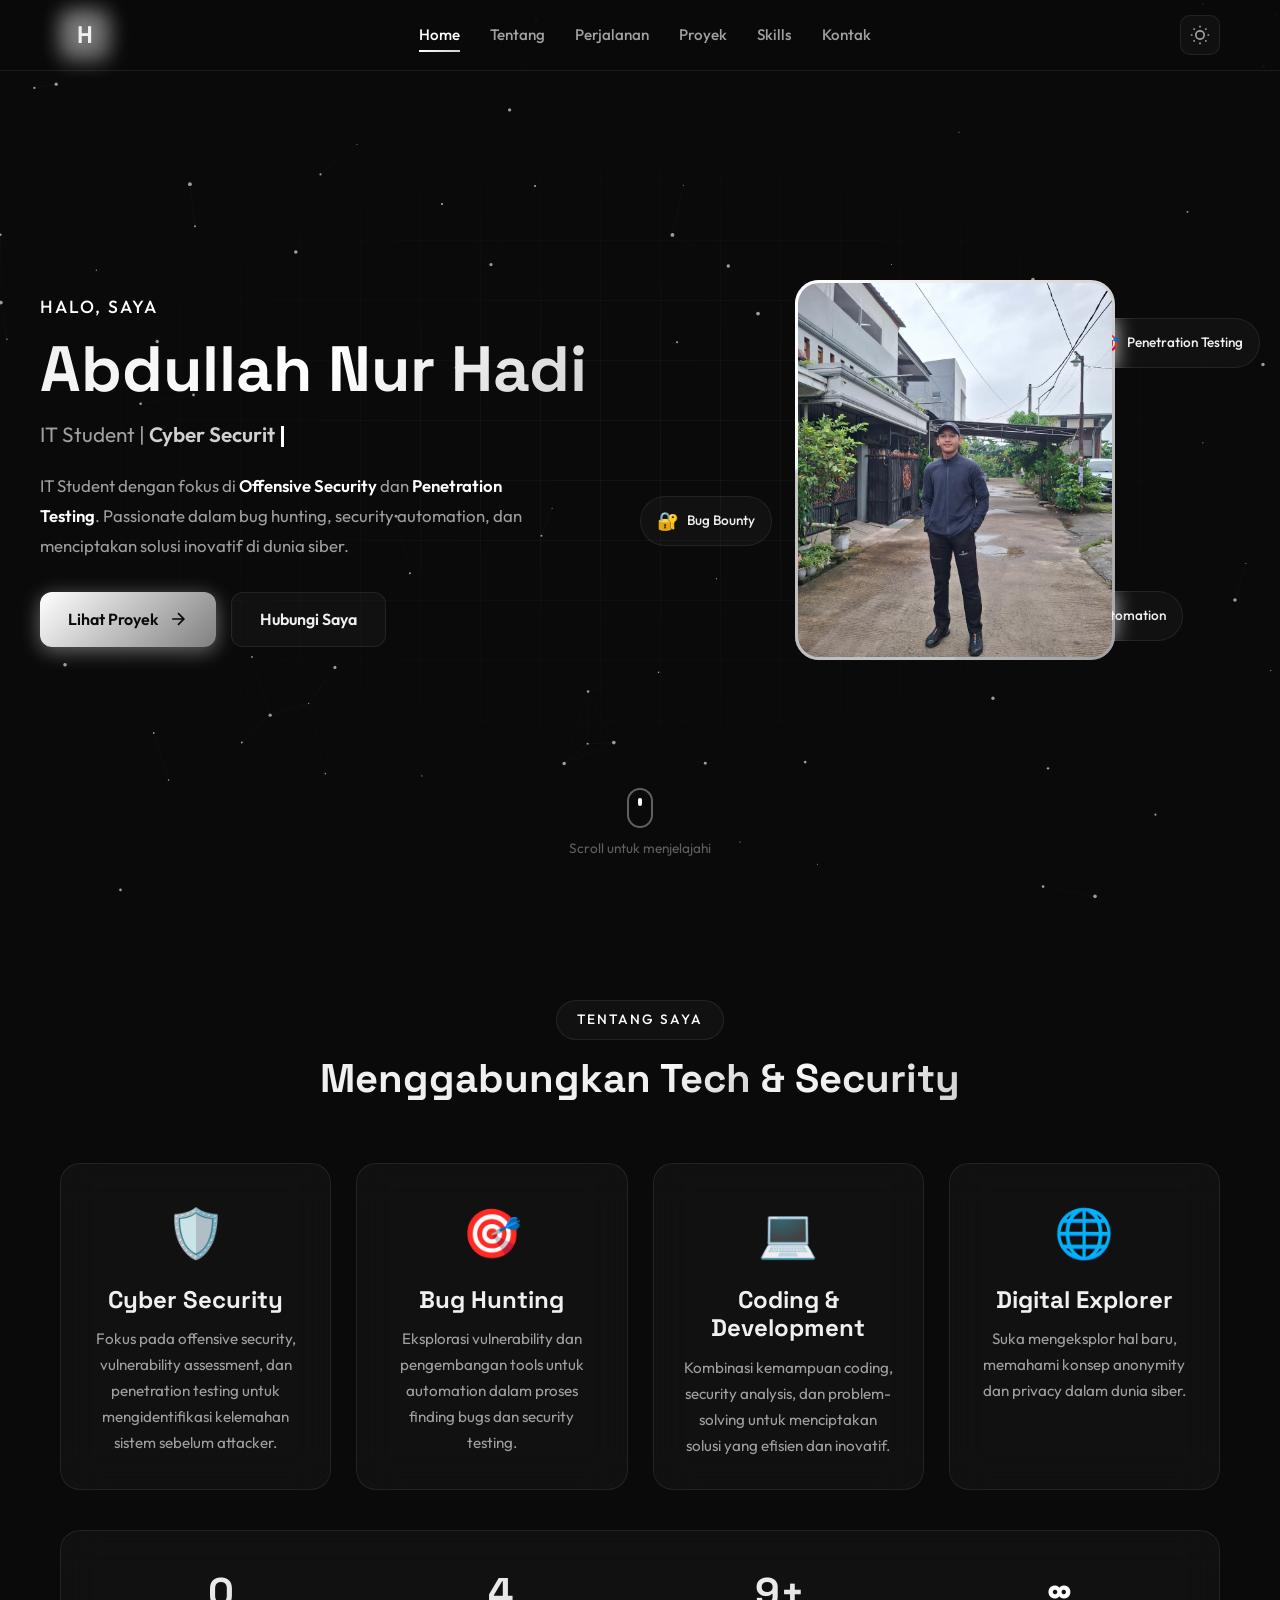
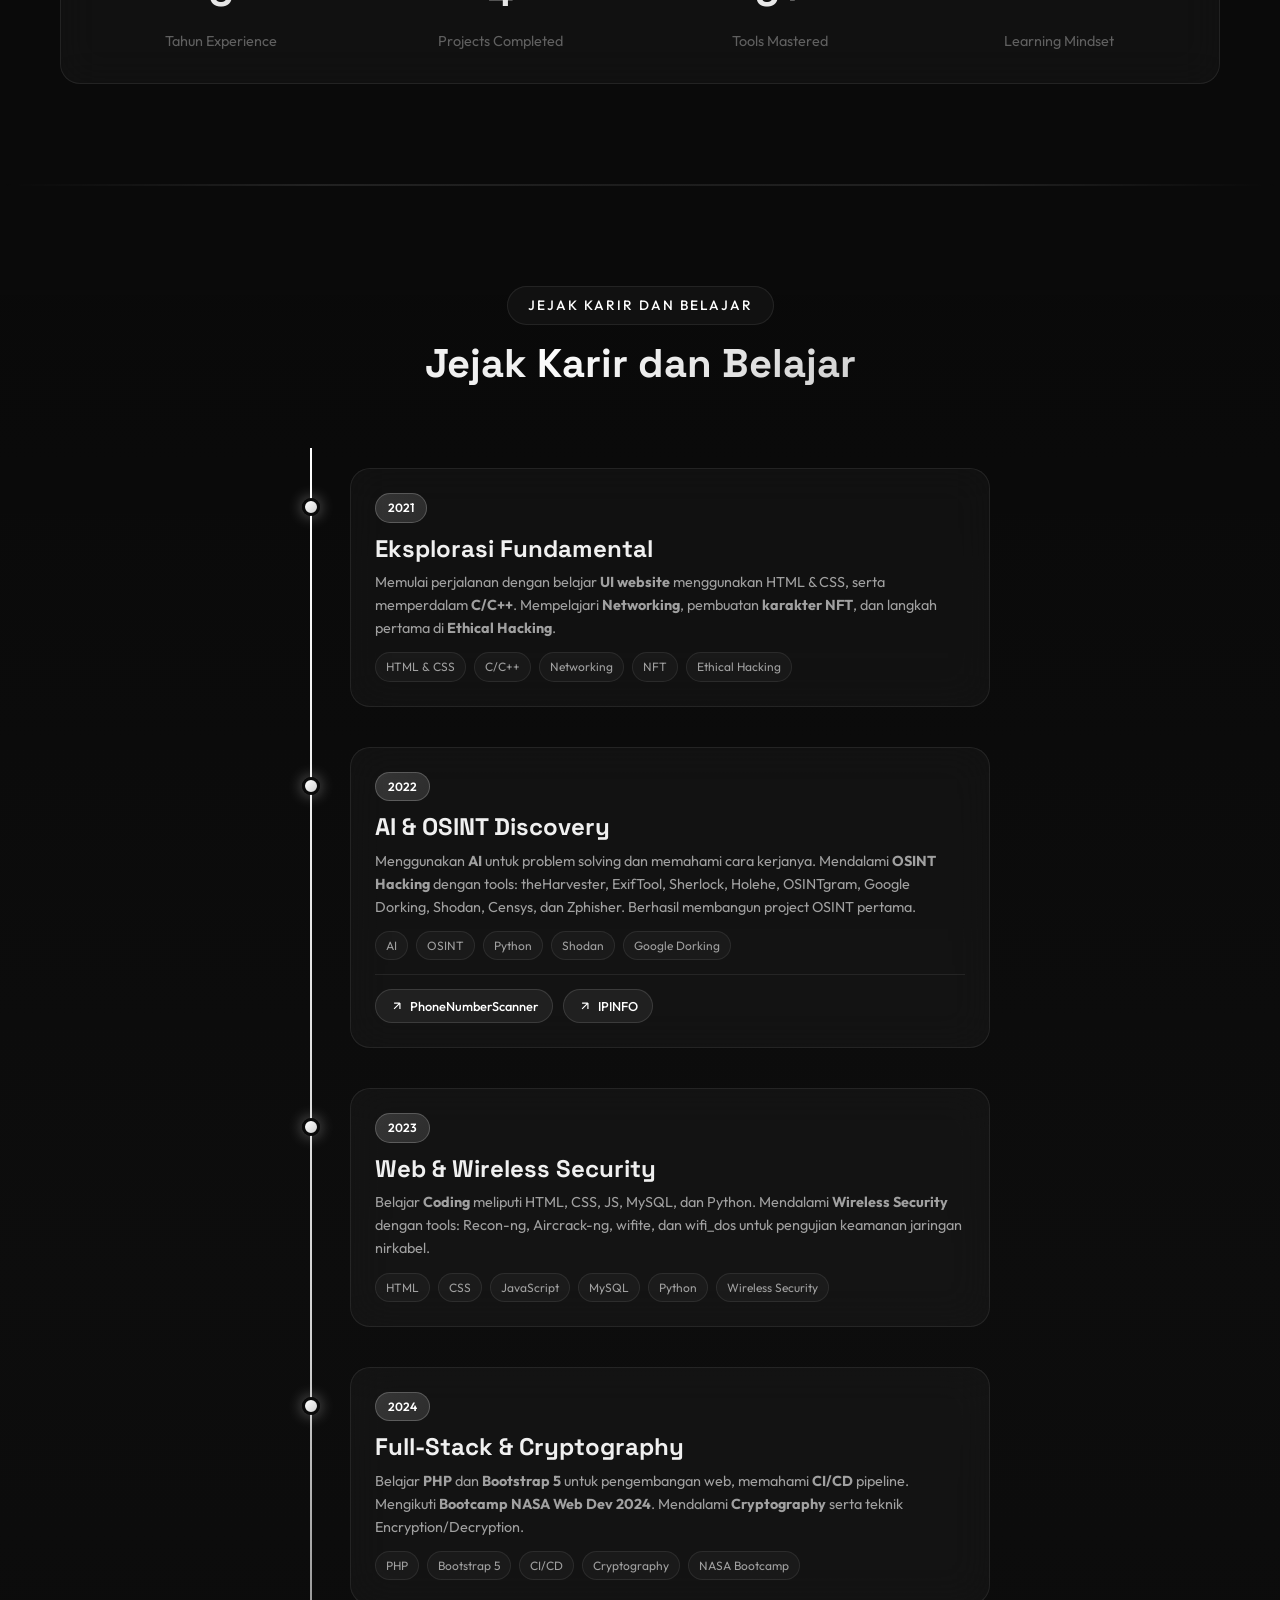
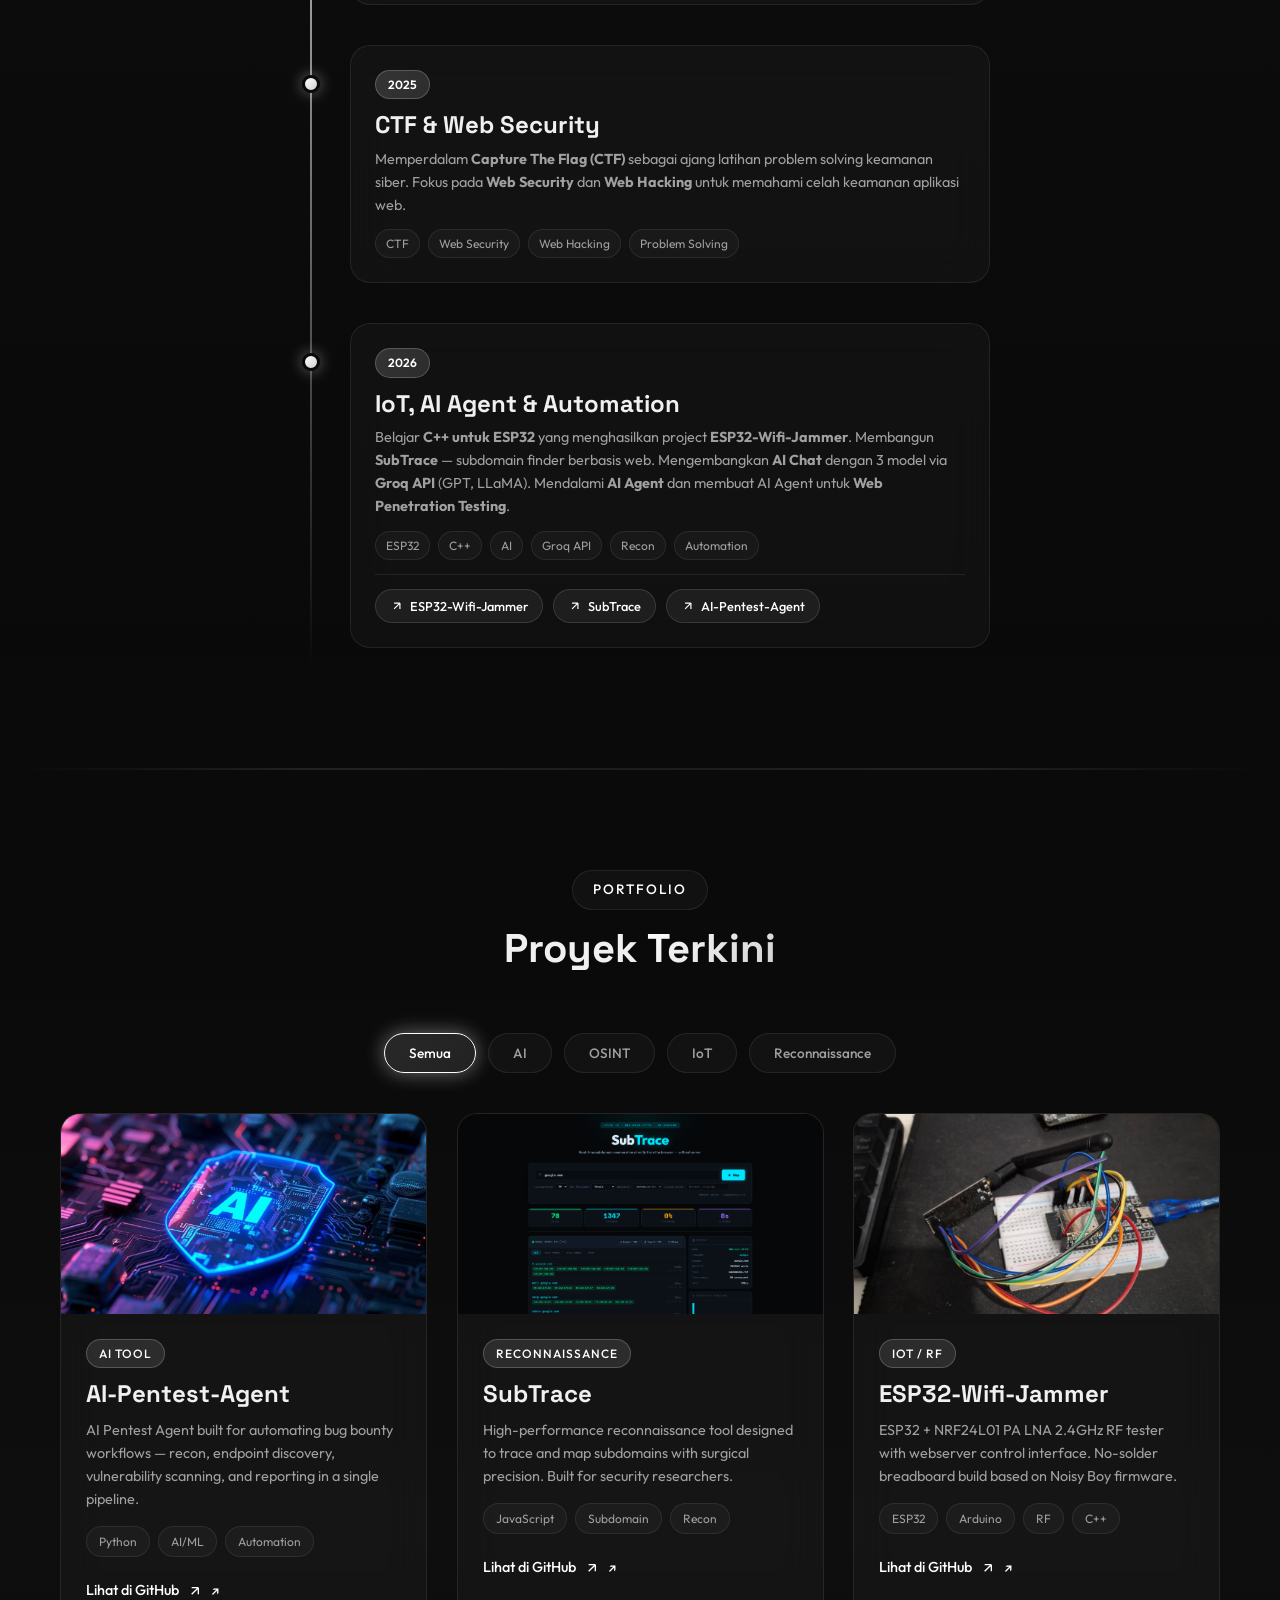
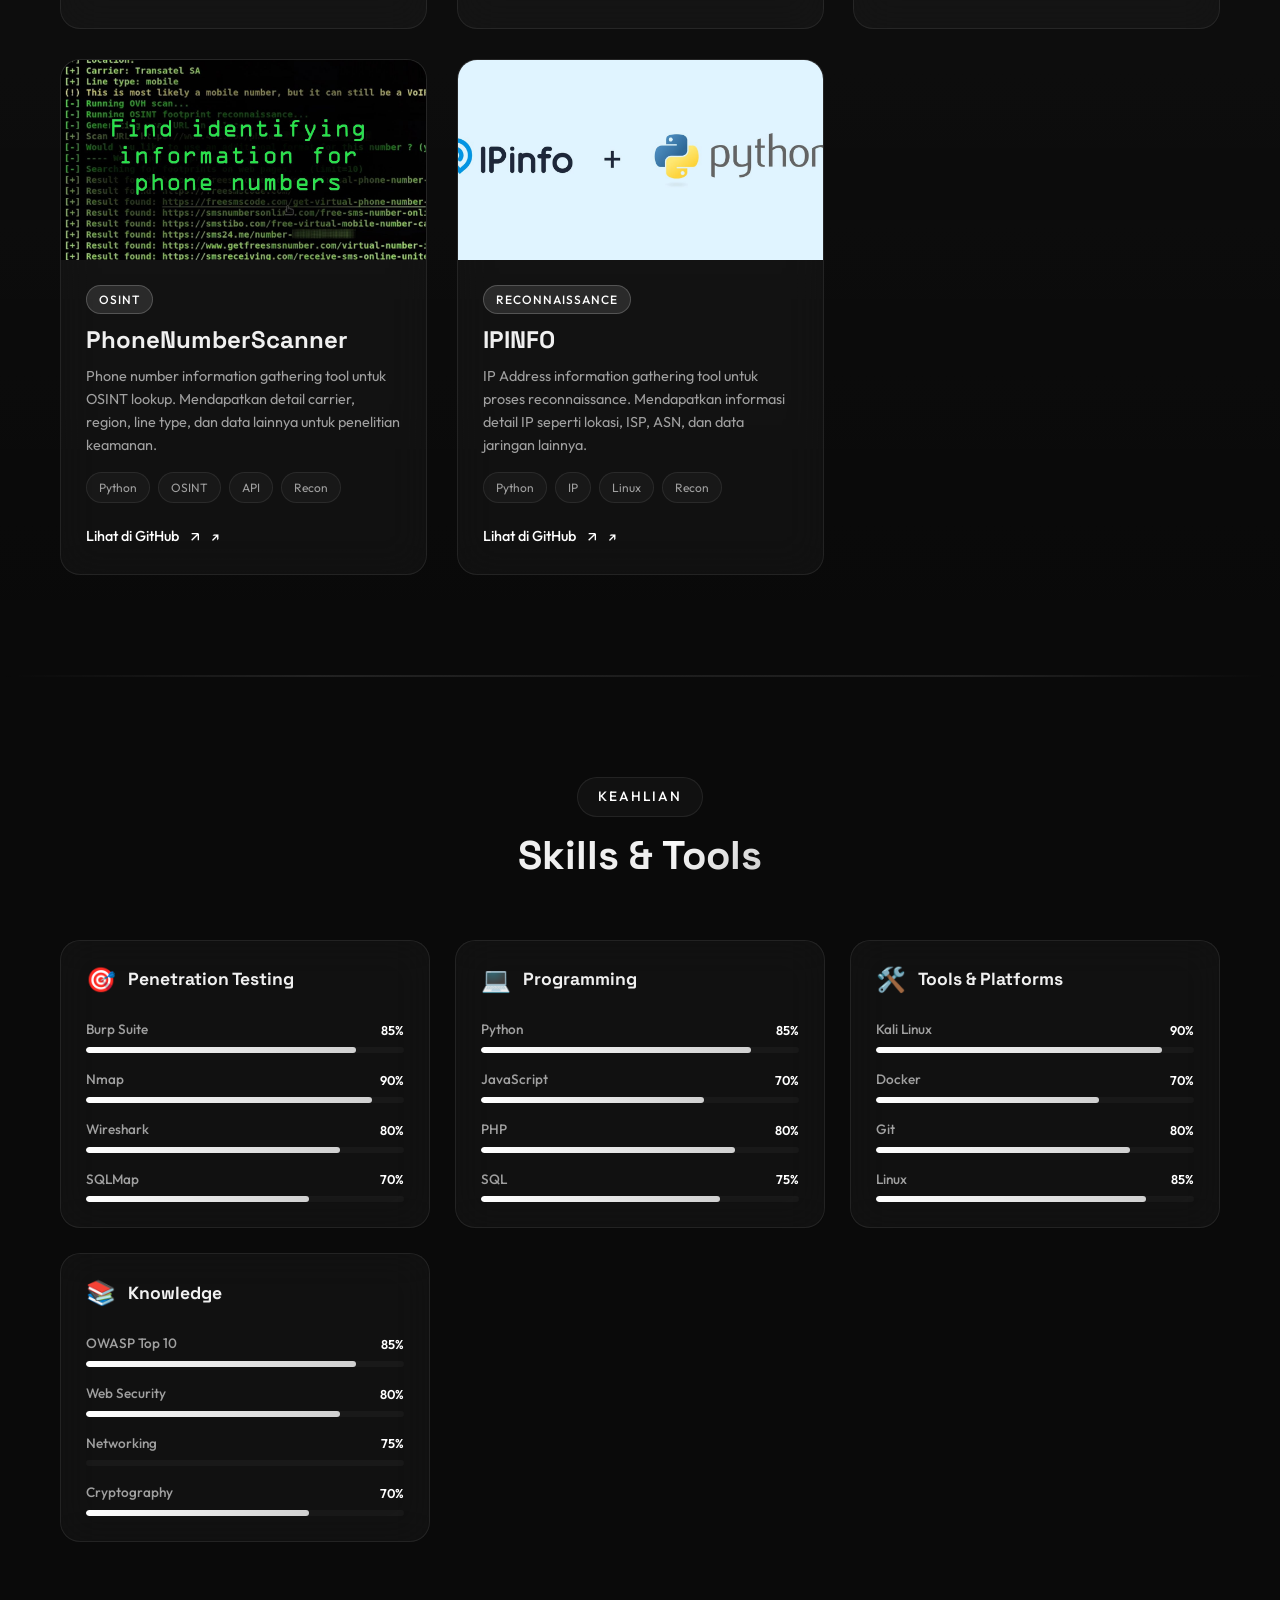
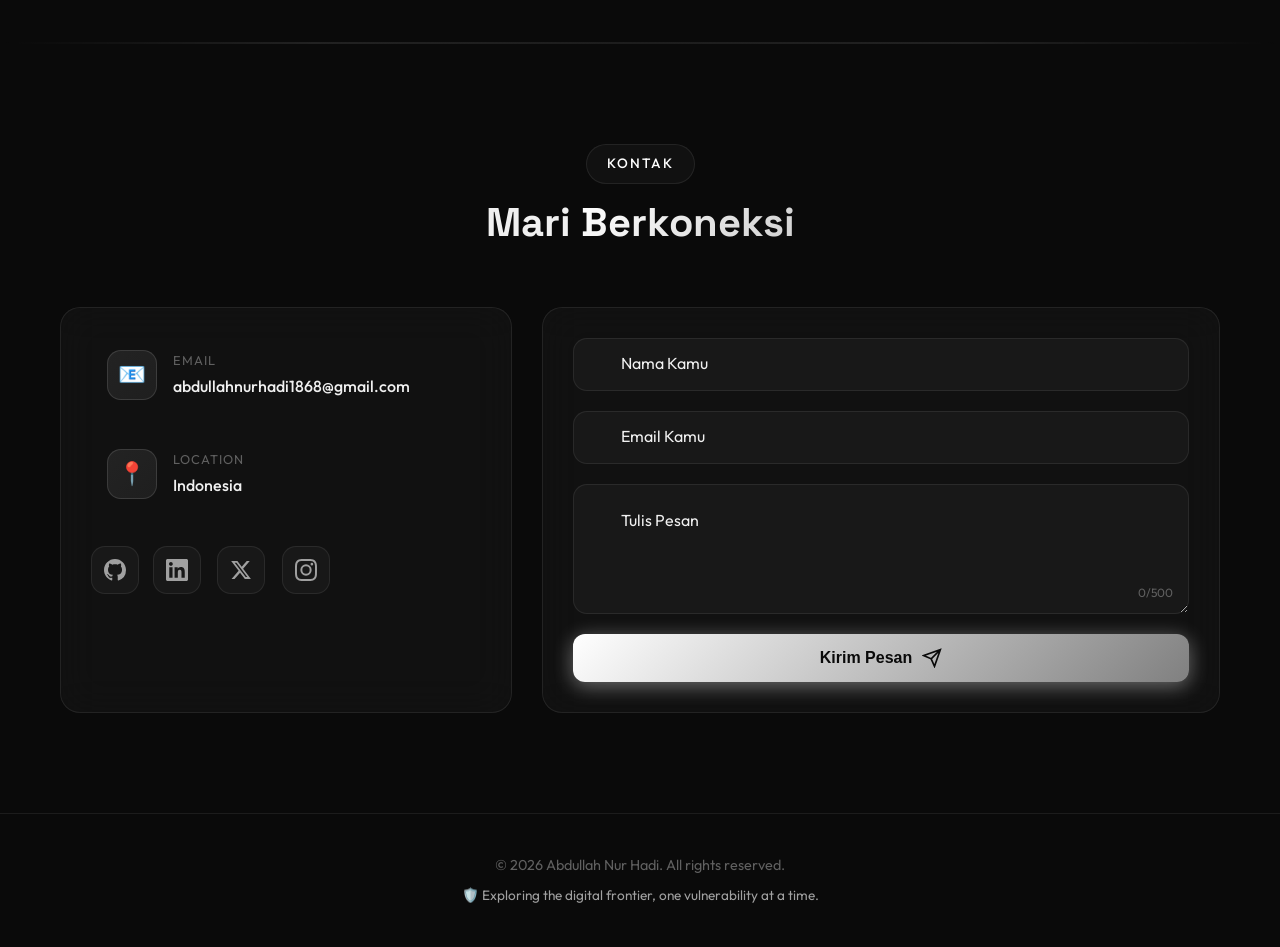
==== commit 53e0cbff: "UI/UX Upgrade" ====
--- a/index.html
+++ b/index.html
@@ -6,7 +6,7 @@
     <meta name="description" content="Portfolio Abdullah Nur Hadi — IT Student specializing in Cyber Security, Offensive Security, and Penetration Testing">
     <meta name="keywords" content="Cybersecurity, Penetration Testing, Bug Bounty, Security Automation, IT Student">
     <meta name="author" content="Abdullah Nur Hadi">
-    <meta name="theme-color" content="#0a0a0f">
+    <meta name="theme-color" content="#0a0a0a">
 
     <!-- Open Graph -->
     <meta property="og:title" content="Abdullah Nur Hadi | Cyber Security Portfolio">
@@ -25,6 +25,12 @@
 </head>
 <body>
     <canvas id="particle-canvas"></canvas>
+
+    <!-- Scroll Progress Bar -->
+    <div class="scroll-progress-bar" id="scrollProgressBar"></div>
+
+    <!-- Spotlight Cursor -->
+    <div class="spotlight" id="spotlight"></div>
 
     <!-- Navigation -->
     <nav class="glass-nav" id="navbar">
@@ -180,69 +186,148 @@
             </div>
         </section>
 
+        <div class="section-divider"></div>
+
         <!-- Timeline Section -->
         <section class="timeline section" id="timeline">
             <div class="container">
                 <div class="section-header">
-                    <span class="section-tag">Perjalanan</span>
-                    <h2 class="section-title">Jejak <span class="highlight">Karir</span></h2>
-                </div>
-
-                <div class="timeline-container">
-                    <div class="timeline-item">
-                        <div class="timeline-marker"></div>
-                        <div class="timeline-content glass-card">
-                            <span class="timeline-year">2024 — Sekarang</span>
-                            <h3>IT Student</h3>
-                            <p>Menempuh pendidikan di bidang Teknologi Informasi dengan fokus pada keamanan siber dan pengembangan perangkat lunak.</p>
-                            <div class="timeline-tags">
-                                <span>Cyber Security</span>
-                                <span>Network Security</span>
-                            </div>
-                        </div>
-                    </div>
-
-                    <div class="timeline-item">
-                        <div class="timeline-marker"></div>
-                        <div class="timeline-content glass-card">
-                            <span class="timeline-year">2024</span>
-                            <h3>Memulai Bug Bounty Journey</h3>
-                            <p>Aktif mengikuti platform bug bounty dan berkontribusi dalam menemukan serta melaporkan kerentanan keamanan.</p>
-                            <div class="timeline-tags">
-                                <span>Bug Bounty</span>
-                                <span>Vulnerability Research</span>
-                            </div>
-                        </div>
-                    </div>
-
-                    <div class="timeline-item">
-                        <div class="timeline-marker"></div>
-                        <div class="timeline-content glass-card">
-                            <span class="timeline-year">2023</span>
-                            <h3>Cybersecurity Bootcamp</h3>
-                            <p>Menyelesaikan program bootcamp intensif yang mencakup penetration testing, ethical hacking, dan security operations.</p>
-                            <div class="timeline-tags">
-                                <span>Penetration Testing</span>
-                                <span>Ethical Hacking</span>
-                            </div>
-                        </div>
-                    </div>
-
-                    <div class="timeline-item">
-                        <div class="timeline-marker"></div>
-                        <div class="timeline-content glass-card">
-                            <span class="timeline-year">2023</span>
-                            <h3>First CTF Competition</h3>
-                            <p>Berpartisipasi dalam Capture The Flag (CTF) competition pertama, membangun fondasi dalam problem-solving dan security challenges.</p>
-                            <div class="timeline-tags">
-                                <span>CTF</span>
-                                <span>Problem Solving</span>
-                            </div>
-                        </div>
-                    </div>
-                </div>
+                    <span class="section-tag">Jejak Karir dan Belajar</span>
+                    <h2 class="section-title">Jejak <span class="highlight">Karir dan Belajar</span></h2>
+                </div>
+
+                    <div class="timeline-container">
+                        <!-- 2021 -->
+                        <div class="timeline-item">
+                            <div class="timeline-marker"></div>
+                            <div class="timeline-content glass-card">
+                                <span class="timeline-year">2021</span>
+                                <h3>Eksplorasi Fundamental</h3>
+                                <p>Memulai perjalanan dengan belajar <strong>UI website</strong> menggunakan HTML & CSS, serta memperdalam <strong>C/C++</strong>. Mempelajari <strong>Networking</strong>, pembuatan <strong>karakter NFT</strong>, dan langkah pertama di <strong>Ethical Hacking</strong>.</p>
+                                <div class="timeline-tags">
+                                    <span>HTML & CSS</span>
+                                    <span>C/C++</span>
+                                    <span>Networking</span>
+                                    <span>NFT</span>
+                                    <span>Ethical Hacking</span>
+                                </div>
+                            </div>
+                        </div>
+
+                        <!-- 2022 -->
+                        <div class="timeline-item">
+                            <div class="timeline-marker"></div>
+                            <div class="timeline-content glass-card">
+                                <span class="timeline-year">2022</span>
+                                <h3>AI & OSINT Discovery</h3>
+                                <p>Menggunakan <strong>AI</strong> untuk problem solving dan memahami cara kerjanya. Mendalami <strong>OSINT Hacking</strong> dengan tools: theHarvester, ExifTool, Sherlock, Holehe, OSINTgram, Google Dorking, Shodan, Censys, dan Zphisher. Berhasil membangun project OSINT pertama.</p>
+                                <div class="timeline-tags">
+                                    <span>AI</span>
+                                    <span>OSINT</span>
+                                    <span>Python</span>
+                                    <span>Shodan</span>
+                                    <span>Google Dorking</span>
+                                </div>
+                                <div class="timeline-links">
+                                    <a href="https://github.com/Hexamora/PhoneNumberScanner" target="_blank" rel="noopener noreferrer" class="timeline-link">
+                                        <svg width="14" height="14" viewBox="0 0 24 24" fill="none" stroke="currentColor" stroke-width="2"><path d="M7 17L17 7M17 7H7M17 7V17"/></svg>
+                                        PhoneNumberScanner
+                                    </a>
+                                    <a href="https://github.com/Hexamora/IPINFO" target="_blank" rel="noopener noreferrer" class="timeline-link">
+                                        <svg width="14" height="14" viewBox="0 0 24 24" fill="none" stroke="currentColor" stroke-width="2"><path d="M7 17L17 7M17 7H7M17 7V17"/></svg>
+                                        IPINFO
+                                    </a>
+                                </div>
+                            </div>
+                        </div>
+
+                        <!-- 2023 -->
+                        <div class="timeline-item">
+                            <div class="timeline-marker"></div>
+                            <div class="timeline-content glass-card">
+                                <span class="timeline-year">2023</span>
+                                <h3>Web & Wireless Security</h3>
+                                <p>Belajar <strong>Coding</strong> meliputi HTML, CSS, JS, MySQL, dan Python. Mendalami <strong>Wireless Security</strong> dengan tools: Recon-ng, Aircrack-ng, wifite, dan wifi_dos untuk pengujian keamanan jaringan nirkabel.</p>
+                                <div class="timeline-tags">
+                                    <span>HTML</span>
+                                    <span>CSS</span>
+                                    <span>JavaScript</span>
+                                    <span>MySQL</span>
+                                    <span>Python</span>
+                                    <span>Wireless Security</span>
+                                </div>
+                            </div>
+                        </div>
+
+                        <!-- 2024 -->
+                        <div class="timeline-item">
+                            <div class="timeline-marker"></div>
+                            <div class="timeline-content glass-card">
+                                <span class="timeline-year">2024</span>
+                                <h3>Full-Stack & Cryptography</h3>
+                                <p>Belajar <strong>PHP</strong> dan <strong>Bootstrap 5</strong> untuk pengembangan web, memahami <strong>CI/CD</strong> pipeline. Mengikuti <strong>Bootcamp NASA Web Dev 2024</strong>. Mendalami <strong>Cryptography</strong> serta teknik Encryption/Decryption.</p>
+                                <div class="timeline-tags">
+                                    <span>PHP</span>
+                                    <span>Bootstrap 5</span>
+                                    <span>CI/CD</span>
+                                    <span>Cryptography</span>
+                                    <span>NASA Bootcamp</span>
+                                </div>
+                            </div>
+                        </div>
+
+                        <!-- 2025 -->
+                        <div class="timeline-item">
+                            <div class="timeline-marker"></div>
+                            <div class="timeline-content glass-card">
+                                <span class="timeline-year">2025</span>
+                                <h3>CTF & Web Security</h3>
+                                <p>Memperdalam <strong>Capture The Flag (CTF)</strong> sebagai ajang latihan problem solving keamanan siber. Fokus pada <strong>Web Security</strong> dan <strong>Web Hacking</strong> untuk memahami celah keamanan aplikasi web.</p>
+                                <div class="timeline-tags">
+                                    <span>CTF</span>
+                                    <span>Web Security</span>
+                                    <span>Web Hacking</span>
+                                    <span>Problem Solving</span>
+                                </div>
+                            </div>
+                        </div>
+
+                        <!-- 2026 -->
+                        <div class="timeline-item">
+                            <div class="timeline-marker"></div>
+                            <div class="timeline-content glass-card">
+                                <span class="timeline-year">2026</span>
+                                <h3>IoT, AI Agent & Automation</h3>
+                                <p>Belajar <strong>C++ untuk ESP32</strong> yang menghasilkan project <strong>ESP32-Wifi-Jammer</strong>. Membangun <strong>SubTrace</strong> — subdomain finder berbasis web. Mengembangkan <strong>AI Chat</strong> dengan 3 model via <strong>Groq API</strong> (GPT, LLaMA). Mendalami <strong>AI Agent</strong> dan membuat AI Agent untuk <strong>Web Penetration Testing</strong>.</p>
+                                <div class="timeline-tags">
+                                    <span>ESP32</span>
+                                    <span>C++</span>
+                                    <span>AI</span>
+                                    <span>Groq API</span>
+                                    <span>Recon</span>
+                                    <span>Automation</span>
+                                </div>
+                                <div class="timeline-links">
+                                    <a href="https://github.com/Hexamora/ESP32-Wifi-Jammer" target="_blank" rel="noopener noreferrer" class="timeline-link">
+                                        <svg width="14" height="14" viewBox="0 0 24 24" fill="none" stroke="currentColor" stroke-width="2"><path d="M7 17L17 7M17 7H7M17 7V17"/></svg>
+                                        ESP32-Wifi-Jammer
+                                    </a>
+                                    <a href="https://subtrace.vercel.app" target="_blank" rel="noopener noreferrer" class="timeline-link">
+                                        <svg width="14" height="14" viewBox="0 0 24 24" fill="none" stroke="currentColor" stroke-width="2"><path d="M7 17L17 7M17 7H7M17 7V17"/></svg>
+                                        SubTrace
+                                    </a>
+                                    <a href="https://github.com/Hexamora/AI-Pentest-Agent" target="_blank" rel="noopener noreferrer" class="timeline-link">
+                                        <svg width="14" height="14" viewBox="0 0 24 24" fill="none" stroke="currentColor" stroke-width="2"><path d="M7 17L17 7M17 7H7M17 7V17"/></svg>
+                                        AI-Pentest-Agent
+                                    </a>
+                                </div>
+                            </div>
+                        </div>
+                    </div>
             </div>
         </section>
+
+        <div class="section-divider"></div>
 
         <!-- Projects Section -->
         <section class="projects section" id="projects">
@@ -252,8 +337,16 @@
                     <h2 class="section-title">Proyek <span class="highlight">Terkini</span></h2>
                 </div>
 
+                <div class="project-filters">
+                    <button class="filter-btn active" data-filter="all">Semua</button>
+                    <button class="filter-btn" data-filter="ai">AI</button>
+                    <button class="filter-btn" data-filter="osint">OSINT</button>
+                    <button class="filter-btn" data-filter="iot">IoT</button>
+                    <button class="filter-btn" data-filter="recon">Reconnaissance</button>
+                </div>
+
                 <div class="projects-grid">
-                    <article class="project-card glass-card tilt-card">
+                    <article class="project-card glass-card tilt-card" data-category="ai">
                         <div class="project-image project-ai">
                             <img src="assets/AI-Pentest.jpg" alt="AI-Pentest-Agent" loading="lazy">
                         </div>
@@ -275,7 +368,7 @@
                         </div>
                     </article>
 
-                    <article class="project-card glass-card tilt-card">
+                    <article class="project-card glass-card tilt-card" data-category="recon">
                         <div class="project-image project-subtrace">
                             <img src="assets/subtrace.png" alt="SubTrace" loading="lazy">
                         </div>
@@ -297,7 +390,7 @@
                         </div>
                     </article>
 
-                    <article class="project-card glass-card tilt-card">
+                    <article class="project-card glass-card tilt-card" data-category="iot">
                         <div class="project-image project-esp32">
                             <img src="assets/ESP32WROOM_Wifi_Jammer.jpeg" alt="ESP32-Wifi-Jammer" loading="lazy">
                         </div>
@@ -320,7 +413,7 @@
                         </div>
                     </article>
 
-                    <article class="project-card glass-card tilt-card">
+                    <article class="project-card glass-card tilt-card" data-category="osint">
                         <div class="project-image project-phonescanner">
                             <img src="assets/phonenumberscanner.jpg" alt="PhoneNumberScanner" loading="lazy">
                         </div>
@@ -343,7 +436,7 @@
                         </div>
                     </article>
 
-                    <article class="project-card glass-card tilt-card">
+                    <article class="project-card glass-card tilt-card" data-category="osint">
                         <div class="project-image project-ipinfo">
                             <img src="assets/ipinfo.jpg" alt="IPINFO" loading="lazy">
                         </div>
@@ -369,6 +462,8 @@
             </div>
         </section>
 
+        <div class="section-divider"></div>
+
         <!-- Skills Section -->
         <section class="skills section" id="skills">
             <div class="container">
@@ -404,15 +499,6 @@
                             </div>
                             <div class="skill-bar">
                                 <div class="skill-bar-header">
-                                    <span>Metasploit</span>
-                                    <span class="skill-percent">75%</span>
-                                </div>
-                                <div class="skill-bar-track">
-                                    <div class="skill-bar-fill" data-width="75"></div>
-                                </div>
-                            </div>
-                            <div class="skill-bar">
-                                <div class="skill-bar-header">
                                     <span>Wireshark</span>
                                     <span class="skill-percent">80%</span>
                                 </div>
@@ -458,7 +544,7 @@
                             </div>
                             <div class="skill-bar">
                                 <div class="skill-bar-header">
-                                    <span>Bash</span>
+                                    <span>PHP</span>
                                     <span class="skill-percent">80%</span>
                                 </div>
                                 <div class="skill-bar-track">
@@ -472,15 +558,6 @@
                                 </div>
                                 <div class="skill-bar-track">
                                     <div class="skill-bar-fill" data-width="75"></div>
-                                </div>
-                            </div>
-                            <div class="skill-bar">
-                                <div class="skill-bar-header">
-                                    <span>Go</span>
-                                    <span class="skill-percent">60%</span>
-                                </div>
-                                <div class="skill-bar-track">
-                                    <div class="skill-bar-fill" data-width="60"></div>
                                 </div>
                             </div>
                         </div>
@@ -521,15 +598,6 @@
                             </div>
                             <div class="skill-bar">
                                 <div class="skill-bar-header">
-                                    <span>AWS</span>
-                                    <span class="skill-percent">60%</span>
-                                </div>
-                                <div class="skill-bar-track">
-                                    <div class="skill-bar-fill" data-width="60"></div>
-                                </div>
-                            </div>
-                            <div class="skill-bar">
-                                <div class="skill-bar-header">
                                     <span>Linux</span>
                                     <span class="skill-percent">85%</span>
                                 </div>
@@ -575,15 +643,6 @@
                             </div>
                             <div class="skill-bar">
                                 <div class="skill-bar-header">
-                                    <span>Reverse Engineering</span>
-                                    <span class="skill-percent">65%</span>
-                                </div>
-                                <div class="skill-bar-track">
-                                    <div class="skill-bar-fill" data-width="65"></div>
-                                </div>
-                            </div>
-                            <div class="skill-bar">
-                                <div class="skill-bar-header">
                                     <span>Cryptography</span>
                                     <span class="skill-percent">70%</span>
                                 </div>
@@ -596,6 +655,8 @@
                 </div>
             </div>
         </section>
+
+        <div class="section-divider"></div>
 
         <!-- Contact Section -->
         <section class="contact section" id="contact">
@@ -611,7 +672,7 @@
                             <div class="info-icon">📧</div>
                             <div class="info-text">
                                 <span class="info-label">Email</span>
-                                <a href="mailto:abdullah.nurhadi@email.com">abdullahnurhadi1868@gmail.com</a>
+                                <a href="mailto:abdullahnurhadi1868@gmail.com">abdullahnurhadi1868@gmail.com</a>
                             </div>
                         </div>
 
@@ -624,48 +685,75 @@
                         </div>
 
                         <div class="social-links">
-                            <a href="https://github.com/Hexamora" target="_blank" rel="noopener noreferrer" class="social-link" aria-label="GitHub">
-                                <svg width="24" height="24" viewBox="0 0 24 24" fill="currentColor">
-                                    <path d="M12 0C5.37 0 0 5.37 0 12c0 5.31 3.435 9.795 8.205 11.385.6.105.825-.255.825-.57 0-.285-.015-1.23-.015-2.235-3.015.555-3.795-.735-4.035-1.41-.135-.345-.72-1.41-1.23-1.695-.42-.225-1.02-.78-.015-.795.945-.015 1.62.87 1.845 1.23 1.08 1.815 2.805 1.305 3.495.99.105-.78.42-1.305.765-1.605-2.67-.3-5.46-1.335-5.46-5.925 0-1.305.465-2.385 1.23-3.225-.12-.3-.54-1.53.12-3.18 0 0 1.005-.315 3.3 1.23.96-.27 1.98-.405 3-.405s2.04.135 3 .405c2.295-1.56 3.3-1.23 3.3-1.23.66 1.65.24 2.88.12 3.18.765.84 1.23 1.905 1.23 3.225 0 4.605-2.805 5.625-5.475 5.925.435.375.81 1.095.81 2.22 0 1.605-.015 2.895-.015 3.3 0 .315.225.69.825.57A12.02 12.02 0 0024 12c0-6.63-5.37-12-12-12z"/>
-                                </svg>
+                            <a href="https://github.com/Hexamora" target="_blank" rel="noopener noreferrer" class="social-link" aria-label="GitHub" data-brand="github">
+                                <div class="social-icon-wrap">
+                                    <svg width="22" height="22" viewBox="0 0 24 24" fill="currentColor">
+                                        <path d="M12 0C5.37 0 0 5.37 0 12c0 5.31 3.435 9.795 8.205 11.385.6.105.825-.255.825-.57 0-.285-.015-1.23-.015-2.235-3.015.555-3.795-.735-4.035-1.41-.135-.345-.72-1.41-1.23-1.695-.42-.225-1.02-.78-.015-.795.945-.015 1.62.87 1.845 1.23 1.08 1.815 2.805 1.305 3.495.99.105-.78.42-1.305.765-1.605-2.67-.3-5.46-1.335-5.46-5.925 0-1.305.465-2.385 1.23-3.225-.12-.3-.54-1.53.12-3.18 0 0 1.005-.315 3.3 1.23.96-.27 1.98-.405 3-.405s2.04.135 3 .405c2.295-1.56 3.3-1.23 3.3-1.23.66 1.65.24 2.88.12 3.18.765.84 1.23 1.905 1.23 3.225 0 4.605-2.805 5.625-5.475 5.925.435.375.81 1.095.81 2.22 0 1.605-.015 2.895-.015 3.3 0 .315.225.69.825.57A12.02 12.02 0 0024 12c0-6.63-5.37-12-12-12z"/>
+                                    </svg>
+                                </div>
+                                <span class="social-label">GitHub</span>
                             </a>
-                            <a href="https://www.linkedin.com/in/abdullahnurhadi" target="_blank" rel="noopener noreferrer" class="social-link" aria-label="LinkedIn">
-                                <svg width="24" height="24" viewBox="0 0 24 24" fill="currentColor">
-                                    <path d="M20.447 20.452h-3.554v-5.569c0-1.328-.027-3.037-1.852-3.037-1.853 0-2.136 1.445-2.136 2.939v5.667H9.351V9h3.414v1.561h.046c.477-.9 1.637-1.85 3.37-1.85 3.601 0 4.267 2.37 4.267 5.455v6.286zM5.337 7.433c-1.144 0-2.063-.926-2.063-2.065 0-1.138.92-2.063 2.063-2.063 1.14 0 2.064.925 2.064 2.063 0 1.139-.925 2.065-2.064 2.065zm1.782 13.019H3.555V9h3.564v11.452zM22.225 0H1.771C.792 0 0 .774 0 1.729v20.542C0 23.227.792 24 1.771 24h20.451C23.2 24 24 23.227 24 22.271V1.729C24 .774 23.2 0 22.222 0h.003z"/>
-                                </svg>
+                            <a href="https://www.linkedin.com/in/abdullahnurhadi" target="_blank" rel="noopener noreferrer" class="social-link" aria-label="LinkedIn" data-brand="linkedin">
+                                <div class="social-icon-wrap">
+                                    <svg width="22" height="22" viewBox="0 0 24 24" fill="currentColor">
+                                        <path d="M20.447 20.452h-3.554v-5.569c0-1.328-.027-3.037-1.852-3.037-1.853 0-2.136 1.445-2.136 2.939v5.667H9.351V9h3.414v1.561h.046c.477-.9 1.637-1.85 3.37-1.85 3.601 0 4.267 2.37 4.267 5.455v6.286zM5.337 7.433c-1.144 0-2.063-.926-2.063-2.065 0-1.138.92-2.063 2.063-2.063 1.14 0 2.064.925 2.064 2.063 0 1.139-.925 2.065-2.064 2.065zm1.782 13.019H3.555V9h3.564v11.452zM22.225 0H1.771C.792 0 0 .774 0 1.729v20.542C0 23.227.792 24 1.771 24h20.451C23.2 24 24 23.227 24 22.271V1.729C24 .774 23.2 0 22.222 0h.003z"/>
+                                    </svg>
+                                </div>
+                                <span class="social-label">LinkedIn</span>
                             </a>
-                            <a href="https://x.com/bnymorgan" target="_blank" rel="noopener noreferrer" class="social-link" aria-label="Twitter">
-                                <svg width="24" height="24" viewBox="0 0 24 24" fill="currentColor">
-                                    <path d="M18.244 2.25h3.308l-7.227 8.26 8.502 11.24H16.17l-5.214-6.817L4.99 21.75H1.68l7.73-8.835L1.254 2.25H8.08l4.713 6.231zm-1.161 17.52h1.833L7.084 4.126H5.117z"/>
-                                </svg>
+                            <a href="https://x.com/bnymorgan" target="_blank" rel="noopener noreferrer" class="social-link" aria-label="Twitter" data-brand="twitter">
+                                <div class="social-icon-wrap">
+                                    <svg width="22" height="22" viewBox="0 0 24 24" fill="currentColor">
+                                        <path d="M18.244 2.25h3.308l-7.227 8.26 8.502 11.24H16.17l-5.214-6.817L4.99 21.75H1.68l7.73-8.835L1.254 2.25H8.08l4.713 6.231zm-1.161 17.52h1.833L7.084 4.126H5.117z"/>
+                                    </svg>
+                                </div>
+                                <span class="social-label">X / Twitter</span>
                             </a>
-                            <a href="https://www.instagram.com/hexamora_" target="_blank" rel="noopener noreferrer" class="social-link" aria-label="Instagram">
-                                <svg width="24" height="24" viewBox="0 0 24 24" fill="currentColor">
-                                    <path d="M12 2.163c3.204 0 3.584.012 4.85.07 3.252.148 4.771 1.691 4.919 4.919.058 1.265.069 1.645.069 4.849 0 3.205-.012 3.584-.069 4.849-.149 3.225-1.664 4.771-4.919 4.919-1.266.058-1.644.07-4.85.07-3.204 0-3.584-.012-4.849-.07-3.26-.149-4.771-1.699-4.919-4.92-.058-1.265-.07-1.644-.07-4.849 0-3.204.013-3.583.07-4.849.149-3.227 1.664-4.771 4.919-4.919 1.266-.057 1.645-.069 4.849-.069zM12 0C8.741 0 8.333.014 7.053.072 2.695.272.273 2.69.073 7.052.014 8.333 0 8.741 0 12c0 3.259.014 3.668.072 4.948.2 4.358 2.618 6.78 6.98 6.98C8.333 23.986 8.741 24 12 24c3.259 0 3.668-.014 4.948-.072 4.354-.2 6.782-2.618 6.979-6.98.059-1.28.073-1.689.073-4.948 0-3.259-.014-3.667-.072-4.947-.196-4.354-2.617-6.78-6.979-6.98C15.668.014 15.259 0 12 0zm0 5.838a6.162 6.162 0 100 12.324 6.162 6.162 0 000-12.324zM12 16a4 4 0 110-8 4 4 0 010 8zm6.406-11.845a1.44 1.44 0 100 2.881 1.44 1.44 0 000-2.881z"/>
-                                </svg>
+                            <a href="https://www.instagram.com/hexamora_" target="_blank" rel="noopener noreferrer" class="social-link" aria-label="Instagram" data-brand="instagram">
+                                <div class="social-icon-wrap">
+                                    <svg width="22" height="22" viewBox="0 0 24 24" fill="currentColor">
+                                        <path d="M12 2.163c3.204 0 3.584.012 4.85.07 3.252.148 4.771 1.691 4.919 4.919.058 1.265.069 1.645.069 4.849 0 3.205-.012 3.584-.069 4.849-.149 3.225-1.664 4.771-4.919 4.919-1.266.058-1.644.07-4.85.07-3.204 0-3.584-.012-4.849-.07-3.26-.149-4.771-1.699-4.919-4.92-.058-1.265-.07-1.644-.07-4.849 0-3.204.013-3.583.07-4.849.149-3.227 1.664-4.771 4.919-4.919 1.266-.057 1.645-.069 4.849-.069zM12 0C8.741 0 8.333.014 7.053.072 2.695.272.273 2.69.073 7.052.014 8.333 0 8.741 0 12c0 3.259.014 3.668.072 4.948.2 4.358 2.618 6.78 6.98 6.98C8.333 23.986 8.741 24 12 24c3.259 0 3.668-.014 4.948-.072 4.354-.2 6.782-2.618 6.979-6.98.059-1.28.073-1.689.073-4.948 0-3.259-.014-3.667-.072-4.947-.196-4.354-2.617-6.78-6.979-6.98C15.668.014 15.259 0 12 0zm0 5.838a6.162 6.162 0 100 12.324 6.162 6.162 0 000-12.324zM12 16a4 4 0 110-8 4 4 0 010 8zm6.406-11.845a1.44 1.44 0 100 2.881 1.44 1.44 0 000-2.881z"/>
+                                    </svg>
+                                </div>
+                                <span class="social-label">Instagram</span>
                             </a>
                         </div>
                     </div>
 
-                    <form class="contact-form glass-card" id="contactForm">
+                    <form class="contact-form glass-card" id="contactForm" novalidate>
                         <div class="form-group">
-                            <label for="name">Nama</label>
-                            <input type="text" id="name" name="name" placeholder="Nama kamu" required>
+                            <div class="form-input-wrapper">
+                                <input type="text" id="name" name="name" class="form-input" placeholder=" " required autocomplete="name">
+                                <label for="name" class="form-label">Nama Kamu</label>
+                                <span class="input-border"></span>
+                                <span class="input-valid-icon"></span>
+                            </div>
                         </div>
 
                         <div class="form-group">
-                            <label for="email">Email</label>
-                            <input type="email" id="email" name="email" placeholder="email@kamu.com" required>
+                            <div class="form-input-wrapper">
+                                <input type="email" id="email" name="email" class="form-input" placeholder=" " required autocomplete="email">
+                                <label for="email" class="form-label">Email Kamu</label>
+                                <span class="input-border"></span>
+                                <span class="input-valid-icon"></span>
+                            </div>
                         </div>
 
                         <div class="form-group">
-                            <label for="message">Pesan</label>
-                            <textarea id="message" name="message" rows="5" placeholder="Tulis pesan kamu..." required></textarea>
-                        </div>
-
-                        <button type="submit" class="btn btn-primary">
-                            <span>Kirim Pesan</span>
-                            <svg width="20" height="20" viewBox="0 0 24 24" fill="none" stroke="currentColor" stroke-width="2">
+                            <div class="form-input-wrapper">
+                                <textarea id="message" name="message" class="form-input form-textarea" placeholder=" " required maxlength="500"></textarea>
+                                <label for="message" class="form-label">Tulis Pesan</label>
+                                <span class="input-border"></span>
+                                <span class="char-counter"><span id="charCount">0</span>/500</span>
+                            </div>
+                        </div>
+
+                        <button type="submit" class="btn btn-primary submit-btn" id="submitBtn">
+                            <span class="btn-text">Kirim Pesan</span>
+                            <svg class="btn-spinner" width="20" height="20" viewBox="0 0 24 24" fill="none" stroke="currentColor" stroke-width="2.5">
+                                <circle cx="12" cy="12" r="10" stroke-dasharray="31.4 31.4" stroke-linecap="round"/>
+                            </svg>
+                            <svg class="btn-icon" width="20" height="20" viewBox="0 0 24 24" fill="none" stroke="currentColor" stroke-width="2">
                                 <path d="M22 2L11 13M22 2l-7 20-4-9-9-4 20-7z"/>
                             </svg>
                         </button>
@@ -693,6 +781,22 @@
         </div>
     </footer>
 
+    <!-- Lightbox Modal -->
+    <div class="lightbox" id="lightbox">
+        <button class="lightbox-close" id="lightboxClose">&times;</button>
+        <button class="lightbox-nav lightbox-prev" id="lightboxPrev">
+            <svg width="24" height="24" viewBox="0 0 24 24" fill="none" stroke="currentColor" stroke-width="2"><path d="M15 18l-6-6 6-6"/></svg>
+        </button>
+        <div class="lightbox-content">
+            <img class="lightbox-image" id="lightboxImage" src="" alt="">
+            <div class="lightbox-caption" id="lightboxCaption"></div>
+        </div>
+        <button class="lightbox-nav lightbox-next" id="lightboxNext">
+            <svg width="24" height="24" viewBox="0 0 24 24" fill="none" stroke="currentColor" stroke-width="2"><path d="M9 18l6-6-6-6"/></svg>
+        </button>
+    </div>
+    <div class="lightbox-overlay" id="lightboxOverlay"></div>
+
     <script src="main.js"></script>
 </body>
 </html>
--- a/styles.css
+++ b/styles.css
@@ -1,25 +1,25 @@
 :root {
-    --bg-primary: #0a0a0f;
-    --bg-secondary: #12121a;
-    --bg-tertiary: #1a1a25;
-
-    --text-primary: #ffffff;
-    --text-secondary: #b8b8c8;
-    --text-muted: #6b6b7b;
-
-    --accent-cyan: #00f5ff;
-    --accent-purple: #a855f7;
-    --accent-pink: #ec4899;
-    --accent-blue: #3b82f6;
+    --bg-primary: #0a0a0a;
+    --bg-secondary: #111111;
+    --bg-tertiary: #1a1a1a;
+
+    --text-primary: #f0f0f0;
+    --text-secondary: #a0a0a0;
+    --text-muted: #606060;
+
+    --accent-cyan: #ffffff;
+    --accent-purple: #d0d0d0;
+    --accent-pink: #a0a0a0;
+    --accent-blue: #808080;
 
     --glass-bg: rgba(255, 255, 255, 0.03);
     --glass-bg-hover: rgba(255, 255, 255, 0.06);
     --glass-border: rgba(255, 255, 255, 0.08);
     --glass-border-hover: rgba(255, 255, 255, 0.15);
 
-    --glow-cyan: rgba(0, 245, 255, 0.5);
-    --glow-purple: rgba(168, 85, 247, 0.5);
-    --glow-pink: rgba(236, 72, 153, 0.4);
+    --glow-cyan: rgba(255, 255, 255, 0.4);
+    --glow-purple: rgba(200, 200, 200, 0.3);
+    --glow-pink: rgba(160, 160, 160, 0.2);
 
     --container-width: 1200px;
     --section-padding: clamp(60px, 8vw, 100px) 20px;
@@ -29,26 +29,31 @@
     --transition-medium: 0.3s ease;
     --transition-slow: 0.5s cubic-bezier(0.4, 0, 0.2, 1);
 
-    --shadow-card: 0 20px 40px rgba(0, 0, 0, 0.3);
+    --shadow-card: 0 20px 40px rgba(0, 0, 0, 0.5);
 }
 
 [data-theme="light"] {
-    --bg-primary: #f4f4f9;
-    --bg-secondary: #e8e8f0;
-    --bg-tertiary: #dcdce6;
-
-    --text-primary: #1a1a2e;
-    --text-secondary: #4a4a5a;
-    --text-muted: #888898;
+    --bg-primary: #f5f5f5;
+    --bg-secondary: #ececec;
+    --bg-tertiary: #e0e0e0;
+
+    --text-primary: #1a1a1a;
+    --text-secondary: #404040;
+    --text-muted: #606060;
+
+    --accent-cyan: #1a1a1a;
+    --accent-purple: #404040;
+    --accent-pink: #606060;
+    --accent-blue: #707070;
 
     --glass-bg: rgba(0, 0, 0, 0.03);
     --glass-bg-hover: rgba(0, 0, 0, 0.06);
     --glass-border: rgba(0, 0, 0, 0.08);
     --glass-border-hover: rgba(0, 0, 0, 0.15);
 
-    --glow-cyan: rgba(0, 200, 220, 0.4);
-    --glow-purple: rgba(140, 60, 220, 0.3);
-    --glow-pink: rgba(200, 50, 120, 0.3);
+    --glow-cyan: rgba(100, 100, 100, 0.3);
+    --glow-purple: rgba(80, 80, 80, 0.2);
+    --glow-pink: rgba(60, 60, 60, 0.15);
 
     --shadow-card: 0 20px 40px rgba(0, 0, 0, 0.08);
 }
@@ -133,7 +138,7 @@
     left: 0;
     width: 100%;
     z-index: 1000;
-    background: rgba(10, 10, 15, 0.85);
+    background: rgba(10, 10, 10, 0.85);
     backdrop-filter: blur(20px);
     -webkit-backdrop-filter: blur(20px);
     border-bottom: 1px solid var(--glass-border);
@@ -141,16 +146,16 @@
 }
 
 [data-theme="light"] .glass-nav {
-    background: rgba(244, 244, 249, 0.85);
+    background: rgba(245, 245, 245, 0.85);
 }
 
 .glass-nav.scrolled {
-    background: rgba(10, 10, 15, 0.95);
+    background: rgba(10, 10, 10, 0.95);
     box-shadow: 0 4px 30px rgba(0, 0, 0, 0.3);
 }
 
 [data-theme="light"] .glass-nav.scrolled {
-    background: rgba(244, 244, 249, 0.95);
+    background: rgba(245, 245, 245, 0.95);
     box-shadow: 0 4px 30px rgba(0, 0, 0, 0.08);
 }
 
@@ -359,7 +364,7 @@
         width: min(300px, 80vw);
         height: 100vh;
         flex-direction: column;
-        background: rgba(10, 10, 15, 0.98);
+        background: rgba(10, 10, 10, 0.98);
         backdrop-filter: blur(30px);
         -webkit-backdrop-filter: blur(30px);
         padding: 100px 30px 30px;
@@ -371,7 +376,7 @@
     }
 
     [data-theme="light"] .nav-links {
-        background: rgba(244, 244, 249, 0.98);
+        background: rgba(245, 245, 245, 0.98);
     }
 
     .nav-links.active {
@@ -850,7 +855,7 @@
    ======================================== */
 .timeline {
     padding: var(--section-padding);
-    background: linear-gradient(180deg, transparent 0%, rgba(168, 85, 247, 0.02) 50%, transparent 100%);
+    background: linear-gradient(180deg, transparent 0%, rgba(200, 200, 200, 0.02) 50%, transparent 100%);
 }
 
 .timeline-container {
@@ -900,8 +905,8 @@
 .timeline-year {
     display: inline-block;
     padding: 4px 12px;
-    background: linear-gradient(135deg, rgba(0, 245, 255, 0.15), rgba(168, 85, 247, 0.15));
-    border: 1px solid rgba(0, 245, 255, 0.2);
+    background: linear-gradient(135deg, rgba(255, 255, 255, 0.15), rgba(200, 200, 200, 0.15));
+    border: 1px solid rgba(255, 255, 255, 0.2);
     border-radius: 20px;
     font-size: 0.75rem;
     font-weight: 600;
@@ -940,7 +945,7 @@
    ======================================== */
 .projects {
     padding: var(--section-padding);
-    background: linear-gradient(180deg, transparent 0%, rgba(0, 245, 255, 0.02) 50%, transparent 100%);
+    background: linear-gradient(180deg, transparent 0%, rgba(255, 255, 255, 0.02) 50%, transparent 100%);
 }
 
 .projects-grid {
@@ -999,8 +1004,8 @@
 .project-type {
     display: inline-block;
     padding: 4px 12px;
-    background: rgba(0, 245, 255, 0.1);
-    border: 1px solid rgba(0, 245, 255, 0.2);
+    background: rgba(255, 255, 255, 0.1);
+    border: 1px solid rgba(255, 255, 255, 0.2);
     border-radius: 20px;
     font-size: 0.75rem;
     font-weight: 500;
@@ -1063,23 +1068,23 @@
 }
 
 .project-image.project-ai {
-    background: linear-gradient(135deg, #1a1a2e 0%, #16213e 50%, #0f3460 100%);
+    background: linear-gradient(135deg, #0a0a0f 0%, #14141e 50%, #1e1e2e 100%);
 }
 
 .project-image.project-subtrace {
-    background: linear-gradient(135deg, #0d0d0d 0%, #1a1a2e 50%, #2d1b4e 100%);
+    background: linear-gradient(135deg, #050505 0%, #0a0a0f 50%, #14141e 100%);
 }
 
 .project-image.project-esp32 {
-    background: linear-gradient(135deg, #0a1628 0%, #1a3a3a 50%, #0d2818 100%);
+    background: linear-gradient(135deg, #050505 0%, #0a0a0f 50%, #0d0d14 100%);
 }
 
 .project-image.project-phonescanner {
-    background: linear-gradient(135deg, #1a0a2e 0%, #2d1b4e 50%, #0f3460 100%);
+    background: linear-gradient(135deg, #0a0a0f 0%, #14141e 50%, #0d0d14 100%);
 }
 
 .project-image.project-ipinfo {
-    background: linear-gradient(135deg, #0d1117 0%, #1a2332 50%, #162240 100%);
+    background: linear-gradient(135deg, #050505 0%, #0a0a0f 50%, #14141e 100%);
 }
 
 .coming-soon {
@@ -1189,7 +1194,15 @@
 .info-item {
     display: flex;
     align-items: center;
-    gap: 15px;
+    gap: 16px;
+    padding: 12px 16px;
+    border-radius: 14px;
+    transition: background 0.3s ease, transform 0.3s ease;
+}
+
+.info-item:hover {
+    background: var(--glass-bg-hover);
+    transform: translateX(6px);
 }
 
 .info-icon {
@@ -1198,11 +1211,19 @@
     display: flex;
     align-items: center;
     justify-content: center;
-    background: var(--glass-bg);
-    border: 1px solid var(--glass-border);
-    border-radius: 12px;
-    font-size: 1.5rem;
+    background: linear-gradient(135deg, rgba(255,255,255,0.08), rgba(200,200,200,0.08));
+    border: 1px solid rgba(255,255,255,0.12);
+    border-radius: 14px;
+    font-size: 1.4rem;
     flex-shrink: 0;
+    transition: all 0.3s ease;
+}
+
+.info-item:hover .info-icon {
+    background: linear-gradient(135deg, rgba(255,255,255,0.18), rgba(200,200,200,0.18));
+    border-color: var(--accent-cyan);
+    transform: scale(1.08);
+    box-shadow: 0 0 20px var(--glow-cyan);
 }
 
 .info-text {
@@ -1229,29 +1250,81 @@
 
 .social-links {
     display: flex;
-    gap: 12px;
+    gap: 14px;
+    flex-wrap: wrap;
     margin-top: 10px;
 }
 
 .social-link {
-    width: 45px;
-    height: 45px;
+    position: relative;
+    display: flex;
+    flex-direction: column;
+    align-items: center;
+    gap: 6px;
+    text-decoration: none;
+    transition: transform 0.3s cubic-bezier(0.34, 1.56, 0.64, 1);
+}
+
+.social-icon-wrap {
+    width: 48px;
+    height: 48px;
     display: flex;
     align-items: center;
     justify-content: center;
     background: var(--glass-bg);
     border: 1px solid var(--glass-border);
-    border-radius: 12px;
+    border-radius: 14px;
     color: var(--text-secondary);
-    transition: var(--transition-medium);
+    transition: all 0.3s ease;
 }
 
 .social-link:hover {
-    background: var(--glass-bg-hover);
-    border-color: var(--accent-cyan);
-    color: var(--accent-cyan);
-    transform: translateY(-3px);
-    box-shadow: 0 5px 20px var(--glow-cyan);
+    transform: translateY(-4px);
+}
+
+.social-link:hover .social-icon-wrap {
+    color: #fff;
+    border-color: transparent;
+    transform: scale(1.08);
+}
+
+/* Brand colors */
+.social-link[data-brand="github"]:hover .social-icon-wrap {
+    background: #24292e;
+    box-shadow: 0 6px 24px rgba(36,41,46,0.3);
+}
+
+.social-link[data-brand="linkedin"]:hover .social-icon-wrap {
+    background: #0A66C2;
+    box-shadow: 0 6px 24px rgba(10,102,194,0.35);
+}
+
+.social-link[data-brand="twitter"]:hover .social-icon-wrap {
+    background: #000;
+    box-shadow: 0 6px 24px rgba(0,0,0,0.25);
+}
+
+.social-link[data-brand="instagram"]:hover .social-icon-wrap {
+    background: linear-gradient(135deg, #f58529, #dd2a7b, #8134af);
+    box-shadow: 0 6px 24px rgba(221,42,123,0.3);
+}
+
+.social-label {
+    font-size: 0.65rem;
+    color: var(--text-muted);
+    opacity: 0;
+    transform: translateY(-4px);
+    transition: all 0.3s ease;
+    pointer-events: none;
+    white-space: nowrap;
+    font-weight: 500;
+    letter-spacing: 0.3px;
+}
+
+.social-link:hover .social-label {
+    opacity: 1;
+    transform: translateY(0);
+    color: var(--text-secondary);
 }
 
 .contact-form {
@@ -1354,11 +1427,11 @@
 .footer {
     padding: 40px 20px;
     border-top: 1px solid var(--glass-border);
-    background: rgba(10, 10, 15, 0.8);
+    background: rgba(10, 10, 10, 0.8);
 }
 
 [data-theme="light"] .footer {
-    background: rgba(244, 244, 249, 0.8);
+    background: rgba(245, 245, 245, 0.8);
 }
 
 .footer-content {
@@ -1579,4 +1652,743 @@
         width: 40px;
         height: 40px;
     }
-}
+
+    .lightbox-prev { left: 10px; top: auto; bottom: -60px; }
+    .lightbox-next { right: 10px; top: auto; bottom: -60px; }
+    .lightbox-close { top: -50px; }
+    .project-filters { gap: 6px; }
+    .filter-btn { padding: 8px 16px; font-size: 0.8rem; }
+    .timeline-links { flex-direction: column; align-items: flex-start; }
+}
+
+/* ========================================
+   Scroll Progress Bar
+   ======================================== */
+.scroll-progress-bar {
+    position: fixed;
+    top: 0;
+    left: 0;
+    width: 0%;
+    height: 3px;
+    background: linear-gradient(90deg, var(--accent-cyan), var(--accent-purple), var(--accent-pink));
+    z-index: 1001;
+    transition: width 0.1s linear;
+    box-shadow: 0 0 10px var(--glow-cyan), 0 0 20px var(--glow-purple);
+    pointer-events: none;
+}
+
+/* ========================================
+   Spotlight Cursor
+   ======================================== */
+.spotlight {
+    position: fixed;
+    width: 500px;
+    height: 500px;
+    background: radial-gradient(circle, rgba(255,255,255,0.05) 0%, rgba(200,200,200,0.03) 40%, transparent 70%);
+    border-radius: 50%;
+    pointer-events: none;
+    z-index: 9997;
+    transform: translate(-50%, -50%);
+    will-change: left, top;
+    opacity: 0;
+    transition: opacity 0.5s ease;
+}
+
+.spotlight.visible {
+    opacity: 1;
+}
+
+@media (max-width: 768px) {
+    .spotlight { display: none; }
+}
+
+/* ========================================
+   Grid Background
+   ======================================== */
+.hero::before {
+    content: '';
+    position: absolute;
+    inset: 0;
+    background-image:
+        linear-gradient(rgba(255,255,255,0.04) 1px, transparent 1px),
+        linear-gradient(90deg, rgba(255,255,255,0.04) 1px, transparent 1px);
+    background-size: 60px 60px;
+    pointer-events: none;
+    z-index: 0;
+    mask-image: radial-gradient(ellipse 80% 60% at 50% 50%, black, transparent 70%);
+    -webkit-mask-image: radial-gradient(ellipse 80% 60% at 50% 50%, black, transparent 70%);
+}
+
+.hero-content {
+    position: relative;
+    z-index: 1;
+}
+
+/* ========================================
+   Section Dividers
+   ======================================== */
+.section-divider {
+    height: 2px;
+    background: linear-gradient(90deg, transparent 0%, var(--accent-cyan) 25%, var(--accent-purple) 50%, var(--accent-cyan) 75%, transparent 100%);
+    opacity: 0.1;
+    position: relative;
+    overflow: hidden;
+}
+
+.section-divider::after {
+    content: '';
+    position: absolute;
+    top: 0;
+    left: -100%;
+    width: 100%;
+    height: 100%;
+    background: linear-gradient(90deg, transparent, rgba(255,255,255,0.3), transparent);
+    animation: divider-shimmer 4s ease-in-out infinite;
+}
+
+@keyframes divider-shimmer {
+    0% { left: -100%; }
+    100% { left: 200%; }
+}
+
+/* ========================================
+   Timeline Enhanced Animations
+   ======================================== */
+.timeline-section .section-header {
+    position: relative;
+    z-index: 1;
+}
+
+.timeline-item {
+    opacity: 0;
+    transform: translateX(-30px);
+    transition: opacity 0.7s cubic-bezier(0.4, 0, 0.2, 1), transform 0.7s cubic-bezier(0.4, 0, 0.2, 1);
+}
+
+.timeline-item.visible {
+    opacity: 1;
+    transform: translateX(0);
+}
+
+.timeline-item .timeline-year,
+.timeline-item h3,
+.timeline-item p,
+.timeline-item .timeline-tags,
+.timeline-item .timeline-links {
+    opacity: 0;
+    transform: translateY(12px);
+    transition: opacity 0.5s ease, transform 0.5s ease;
+}
+
+.timeline-item.visible .timeline-year {
+    opacity: 1;
+    transform: translateY(0);
+    transition-delay: 0.1s;
+}
+
+.timeline-item.visible h3 {
+    opacity: 1;
+    transform: translateY(0);
+    transition-delay: 0.2s;
+}
+
+.timeline-item.visible p {
+    opacity: 1;
+    transform: translateY(0);
+    transition-delay: 0.3s;
+}
+
+.timeline-item.visible .timeline-tags {
+    opacity: 1;
+    transform: translateY(0);
+    transition-delay: 0.4s;
+}
+
+.timeline-item.visible .timeline-links {
+    opacity: 1;
+    transform: translateY(0);
+    transition-delay: 0.5s;
+}
+
+.timeline-marker {
+    transition: box-shadow 0.3s ease, transform 0.3s ease;
+}
+
+.timeline-item.visible .timeline-marker {
+    animation: marker-pop 0.6s cubic-bezier(0.34, 1.56, 0.64, 1) forwards;
+    animation-delay: 0.05s;
+}
+
+@keyframes marker-pop {
+    0% { transform: scale(0); box-shadow: 0 0 0px var(--glow-cyan); }
+    50% { transform: scale(1.6); box-shadow: 0 0 40px var(--glow-cyan), 0 0 80px var(--glow-purple); }
+    100% { transform: scale(1); box-shadow: 0 0 15px var(--glow-cyan); }
+}
+
+.timeline-container::before {
+    animation: line-pulse 3s ease-in-out infinite;
+}
+
+@keyframes line-pulse {
+    0%, 100% { opacity: 0.6; }
+    50% { opacity: 1; }
+}
+
+.timeline-content {
+    position: relative;
+    overflow: hidden;
+}
+
+.timeline-content::before {
+    content: '';
+    position: absolute;
+    inset: 0;
+    background: linear-gradient(135deg, rgba(255,255,255,0.03), transparent 50%);
+    opacity: 0;
+    transition: opacity 0.5s ease;
+    pointer-events: none;
+    border-radius: inherit;
+}
+
+.timeline-content:hover::before {
+    opacity: 1;
+}
+
+/* Timeline Links */
+.timeline-links {
+    display: flex;
+    flex-wrap: wrap;
+    gap: 10px;
+    margin-top: 14px;
+    padding-top: 14px;
+    border-top: 1px solid var(--glass-border);
+}
+
+.timeline-link {
+    display: inline-flex;
+    align-items: center;
+    gap: 6px;
+    padding: 6px 14px;
+    font-size: 0.8rem;
+    font-weight: 500;
+    color: var(--accent-cyan);
+    background: rgba(255, 255, 255, 0.06);
+    border: 1px solid rgba(255, 255, 255, 0.12);
+    border-radius: 20px;
+    transition: all 0.3s ease;
+    text-decoration: none;
+}
+
+.timeline-link:hover {
+    background: rgba(255, 255, 255, 0.12);
+    border-color: var(--accent-cyan);
+    gap: 10px;
+    box-shadow: 0 0 20px var(--glow-cyan);
+    color: var(--accent-cyan);
+}
+
+.timeline-link svg {
+    transition: transform 0.3s ease;
+    flex-shrink: 0;
+}
+
+.timeline-link:hover svg {
+    transform: translate(3px, -2px);
+}
+
+/* ========================================
+   Stagger Reveal
+   ======================================== */
+.stagger-item {
+    opacity: 0;
+    transform: translateY(30px);
+    transition: opacity 0.6s ease, transform 0.6s ease;
+}
+
+.stagger-item.visible {
+    opacity: 1;
+    transform: translateY(0);
+}
+
+/* ========================================
+   Project Filters
+   ======================================== */
+.project-filters {
+    display: flex;
+    justify-content: center;
+    gap: 12px;
+    margin-bottom: 40px;
+    flex-wrap: wrap;
+}
+
+.filter-btn {
+    padding: 10px 24px;
+    background: var(--glass-bg);
+    border: 1px solid var(--glass-border);
+    border-radius: 50px;
+    color: var(--text-secondary);
+    font-family: inherit;
+    font-size: 0.85rem;
+    font-weight: 500;
+    cursor: pointer;
+    transition: all 0.3s ease;
+    position: relative;
+    overflow: hidden;
+}
+
+.filter-btn::before {
+    content: '';
+    position: absolute;
+    inset: 0;
+    background: linear-gradient(135deg, var(--accent-cyan), var(--accent-purple));
+    opacity: 0;
+    transition: opacity 0.3s ease;
+    border-radius: inherit;
+}
+
+.filter-btn:hover {
+    background: var(--glass-bg-hover);
+    border-color: var(--glass-border-hover);
+    color: var(--text-primary);
+    transform: translateY(-2px);
+}
+
+.filter-btn.active {
+    background: linear-gradient(135deg, rgba(255,255,255,0.12), rgba(200,200,200,0.12));
+    border-color: var(--accent-cyan);
+    color: var(--accent-cyan);
+    box-shadow: 0 0 20px var(--glow-cyan);
+}
+
+.filter-btn:active {
+    transform: scale(0.95);
+}
+
+.project-card {
+    transition: opacity 0.45s ease, transform 0.45s ease;
+}
+
+.project-card.hidden {
+    opacity: 0;
+    transform: scale(0.85);
+    pointer-events: none;
+    position: absolute;
+    visibility: hidden;
+}
+
+.projects-grid {
+    position: relative;
+    min-height: 200px;
+}
+
+/* ========================================
+   Lightbox Modal
+   ======================================== */
+.lightbox-overlay {
+    position: fixed;
+    inset: 0;
+    background: rgba(0, 0, 0, 0.88);
+    backdrop-filter: blur(24px);
+    -webkit-backdrop-filter: blur(24px);
+    z-index: 9999;
+    opacity: 0;
+    visibility: hidden;
+    transition: opacity 0.4s ease, visibility 0.4s ease;
+}
+
+.lightbox-overlay.active {
+    opacity: 1;
+    visibility: visible;
+}
+
+.lightbox {
+    position: fixed;
+    top: 50%;
+    left: 50%;
+    transform: translate(-50%, -50%) scale(0.92);
+    z-index: 10000;
+    opacity: 0;
+    visibility: hidden;
+    transition: opacity 0.4s ease, transform 0.4s ease, visibility 0.4s ease;
+    display: flex;
+    align-items: center;
+    justify-content: center;
+}
+
+.lightbox.active {
+    opacity: 1;
+    visibility: visible;
+    transform: translate(-50%, -50%) scale(1);
+}
+
+.lightbox-content {
+    position: relative;
+    display: flex;
+    flex-direction: column;
+    align-items: center;
+    max-width: 85vw;
+    max-height: 85vh;
+}
+
+.lightbox-image {
+    max-width: 85vw;
+    max-height: 75vh;
+    border-radius: 16px;
+    object-fit: contain;
+    background: var(--bg-secondary);
+    box-shadow: 0 24px 80px rgba(0, 0, 0, 0.6);
+}
+
+.lightbox-caption {
+    margin-top: 16px;
+    font-size: 1rem;
+    color: var(--text-secondary);
+    text-align: center;
+    font-weight: 500;
+}
+
+.lightbox-close {
+    position: absolute;
+    top: -48px;
+    right: -8px;
+    background: none;
+    border: none;
+    color: var(--text-primary);
+    font-size: 2.5rem;
+    cursor: pointer;
+    z-index: 10001;
+    width: 44px;
+    height: 44px;
+    display: flex;
+    align-items: center;
+    justify-content: center;
+    transition: color 0.3s ease, transform 0.3s ease;
+    line-height: 1;
+}
+
+.lightbox-close:hover {
+    color: var(--accent-cyan);
+    transform: rotate(90deg);
+}
+
+.lightbox-nav {
+    position: absolute;
+    top: 50%;
+    transform: translateY(-50%);
+    background: var(--glass-bg);
+    backdrop-filter: blur(12px);
+    border: 1px solid var(--glass-border);
+    color: var(--text-primary);
+    width: 48px;
+    height: 48px;
+    border-radius: 50%;
+    cursor: pointer;
+    display: flex;
+    align-items: center;
+    justify-content: center;
+    transition: all 0.3s ease;
+    z-index: 10001;
+}
+
+.lightbox-nav:hover {
+    background: var(--glass-bg-hover);
+    border-color: var(--accent-cyan);
+    color: var(--accent-cyan);
+    box-shadow: 0 0 24px var(--glow-cyan);
+    transform: translateY(-50%) scale(1.05);
+}
+
+.lightbox-prev { left: -80px; }
+.lightbox-next { right: -80px; }
+
+@media (max-width: 900px) {
+    .lightbox-prev { left: -60px; }
+    .lightbox-next { right: -60px; }
+}
+
+@media (max-width: 768px) {
+    .lightbox { max-width: 92vw; }
+    .lightbox-content { max-width: 92vw; }
+    .lightbox-image { max-width: 92vw; }
+    .lightbox-prev { left: -50px; }
+    .lightbox-next { right: -50px; }
+    .lightbox-nav { width: 40px; height: 40px; }
+}
+
+/* ========================================
+   Custom Scrollbar
+   ======================================== */
+::-webkit-scrollbar {
+    width: 8px;
+    height: 8px;
+}
+
+::-webkit-scrollbar-track {
+    background: var(--bg-primary);
+}
+
+::-webkit-scrollbar-thumb {
+    background: linear-gradient(180deg, var(--accent-cyan), var(--accent-purple));
+    border-radius: 4px;
+    border: 2px solid var(--bg-primary);
+}
+
+::-webkit-scrollbar-thumb:hover {
+    background: linear-gradient(180deg, var(--accent-pink), var(--accent-purple));
+}
+
+/* Firefox scrollbar */
+* {
+    scrollbar-width: thin;
+    scrollbar-color: var(--accent-purple) var(--bg-primary);
+}
+
+/* ========================================
+   Glitch Text Effect (Hero)
+   ======================================== */
+.typed-text.glitch {
+    animation: glitch-text 0.3s ease 3;
+}
+
+@keyframes glitch-text {
+    0% { transform: translate(0); filter: none; }
+    20% { transform: translate(-2px, 1px); filter: hue-rotate(90deg); }
+    40% { transform: translate(2px, -1px); filter: hue-rotate(-90deg); }
+    60% { transform: translate(-1px, -1px); filter: none; }
+    80% { transform: translate(1px, 2px); filter: hue-rotate(45deg); }
+    100% { transform: translate(0); filter: none; }
+}
+
+/* ========================================
+   Glass Card Hover Enhancement
+   ======================================== */
+.glass-card {
+    transition: transform 0.4s cubic-bezier(0.34, 1.56, 0.64, 1),
+                box-shadow 0.4s ease,
+                background 0.3s ease,
+                border-color 0.3s ease;
+}
+
+.glass-card:hover {
+    box-shadow: var(--shadow-card), 0 0 30px rgba(255,255,255,0.05);
+}
+
+/* ========================================
+   Contact Form Enhanced
+   ======================================== */
+.contact-form {
+    position: relative;
+    overflow: visible;
+    gap: 0;
+}
+
+.contact-form .form-group label {
+    font-size: inherit;
+    font-weight: inherit;
+    color: inherit;
+}
+
+.contact-form .form-group input:focus,
+.contact-form .form-group textarea:focus {
+    box-shadow: none;
+}
+
+.contact-form .form-group {
+    margin-bottom: 20px;
+}
+
+.contact-form .form-input-wrapper {
+    position: relative;
+    display: flex;
+    align-items: center;
+}
+
+.contact-form .form-input {
+    width: 100%;
+    padding: 22px 16px 10px 16px;
+    background: var(--glass-bg);
+    border: 1px solid var(--glass-border);
+    border-radius: 14px;
+    color: var(--text-primary);
+    font-family: inherit;
+    font-size: 0.95rem;
+    transition: border-color 0.3s ease, box-shadow 0.3s ease, background 0.3s ease;
+    outline: none;
+    position: relative;
+    z-index: 1;
+}
+
+.contact-form .form-input:hover {
+    background: var(--glass-bg-hover);
+}
+
+.contact-form .form-input:focus {
+    border-color: transparent;
+    box-shadow: none;
+}
+
+.contact-form .form-textarea {
+    padding: 24px 16px 10px 48px;
+    min-height: 130px;
+    resize: vertical;
+    line-height: 1.6;
+}
+
+.contact-form .form-label {
+    position: absolute;
+    left: 48px;
+    top: 50%;
+    transform: translateY(-50%);
+    font-size: 0.95rem;
+    color: var(--text-muted);
+    pointer-events: none;
+    z-index: 2;
+    transition: all 0.25s cubic-bezier(0.4, 0, 0.2, 1);
+    transform-origin: left top;
+}
+
+.contact-form .form-textarea ~ .form-label {
+    top: 24px;
+    transform: translateY(0);
+}
+
+.contact-form .form-input:focus ~ .form-label,
+.contact-form .form-input:not(:placeholder-shown) ~ .form-label {
+    top: 8px;
+    transform: translateY(0) scale(0.8);
+    left: 44px;
+    color: var(--accent-cyan);
+}
+
+.contact-form .form-textarea:focus ~ .form-label,
+.contact-form .form-textarea:not(:placeholder-shown) ~ .form-label {
+    top: 8px;
+    transform: translateY(0) scale(0.8);
+    left: 44px;
+}
+
+/* Animated border gradient */
+.contact-form .input-border {
+    position: absolute;
+    inset: 0;
+    border-radius: 14px;
+    pointer-events: none;
+    z-index: 0;
+    opacity: 0;
+    transition: opacity 0.3s ease;
+    background: linear-gradient(135deg, var(--accent-cyan), var(--accent-purple), var(--accent-pink));
+    padding: 2px;
+    -webkit-mask: linear-gradient(#fff 0 0) content-box, linear-gradient(#fff 0 0);
+    -webkit-mask-composite: xor;
+    mask-composite: exclude;
+}
+
+.contact-form .form-input-wrapper:focus-within .input-border {
+    opacity: 1;
+}
+
+.contact-form .form-input-wrapper:focus-within .input-border {
+    animation: border-rotate 2s linear infinite;
+}
+
+@keyframes border-rotate {
+    0% { filter: hue-rotate(0deg); }
+    100% { filter: hue-rotate(360deg); }
+}
+
+/* Validation states */
+.contact-form .form-input.input-valid {
+    border-color: rgba(255, 255, 255, 0.35);
+}
+
+.contact-form .form-input.input-invalid {
+    border-color: rgba(160, 160, 160, 0.4);
+}
+
+.contact-form .input-valid-icon {
+    position: absolute;
+    right: 16px;
+    top: 50%;
+    transform: translateY(-50%) scale(0);
+    z-index: 2;
+    pointer-events: none;
+    transition: transform 0.3s cubic-bezier(0.34, 1.56, 0.64, 1), opacity 0.3s ease;
+    opacity: 0;
+}
+
+.contact-form .form-input.input-valid ~ .input-valid-icon {
+    transform: translateY(-50%) scale(1);
+    opacity: 1;
+}
+
+.contact-form .form-input.input-valid ~ .input-valid-icon::after {
+    content: '✓';
+    color: var(--accent-cyan);
+    font-size: 1rem;
+    font-weight: 700;
+}
+
+.contact-form .form-input.input-invalid ~ .input-valid-icon {
+    transform: translateY(-50%) scale(1);
+    opacity: 1;
+}
+
+.contact-form .form-input.input-invalid ~ .input-valid-icon::after {
+    content: '✕';
+    color: var(--accent-pink);
+    font-size: 0.9rem;
+}
+
+/* Character counter */
+.contact-form .char-counter {
+    position: absolute;
+    right: 16px;
+    bottom: 12px;
+    font-size: 0.75rem;
+    color: var(--text-muted);
+    z-index: 2;
+    pointer-events: none;
+    transition: color 0.3s ease;
+}
+
+.contact-form .char-counter.near-limit {
+    color: #f59e0b;
+}
+
+.contact-form .char-counter.at-limit {
+    color: var(--accent-pink);
+}
+
+/* Submit button loading state */
+.contact-form .submit-btn {
+    position: relative;
+    overflow: hidden;
+    justify-content: center;
+}
+
+.contact-form .submit-btn.loading .btn-text,
+.contact-form .submit-btn.loading .btn-icon {
+    opacity: 0;
+}
+
+.contact-form .submit-btn .btn-spinner {
+    display: none;
+}
+
+.contact-form .submit-btn.loading .btn-spinner {
+    display: inline;
+    position: absolute;
+    top: 50%;
+    left: 50%;
+    transform: translate(-50%, -50%);
+    animation: spin 0.8s linear infinite;
+}
+
+@keyframes spin {
+    to { transform: translate(-50%, -50%) rotate(360deg); }
+}
+
+/* Focus-within card glow */
+.contact-form:focus-within {
+    box-shadow: var(--shadow-card), 0 0 40px rgba(255,255,255,0.06);
+}
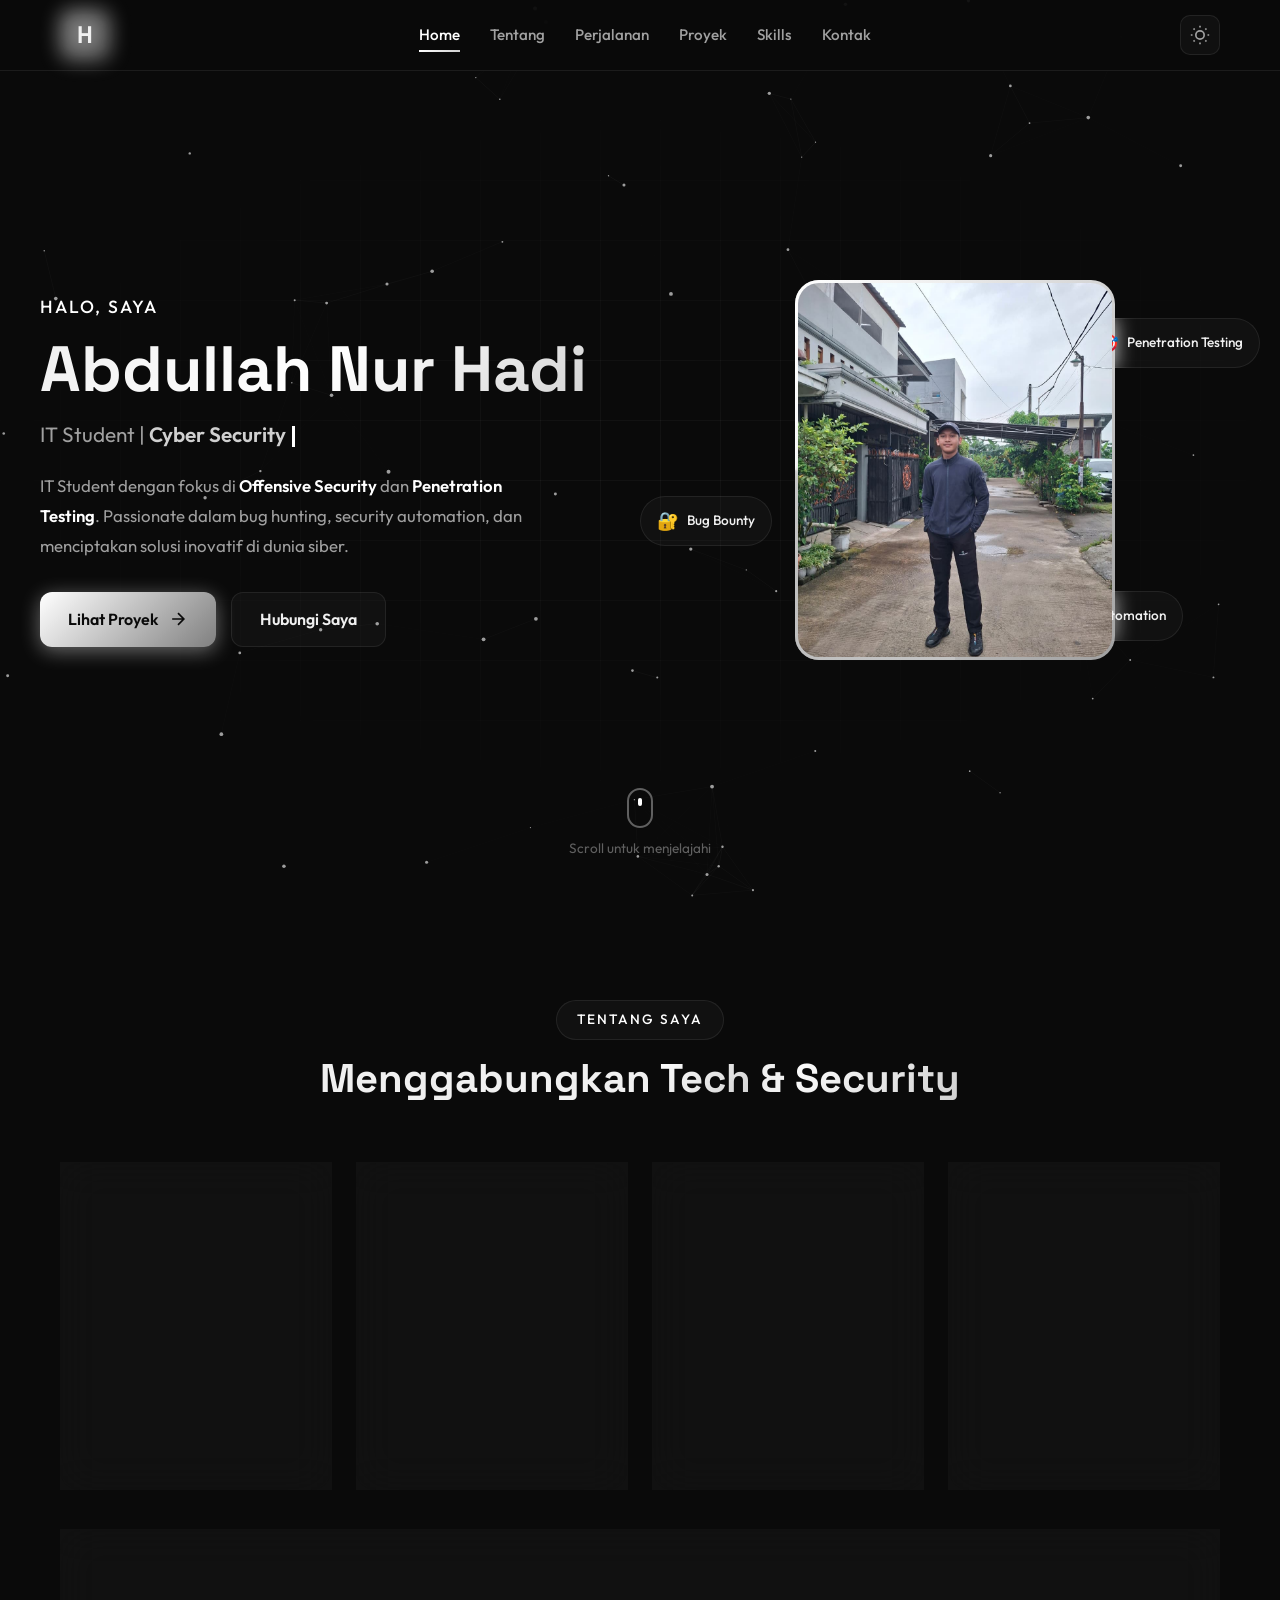
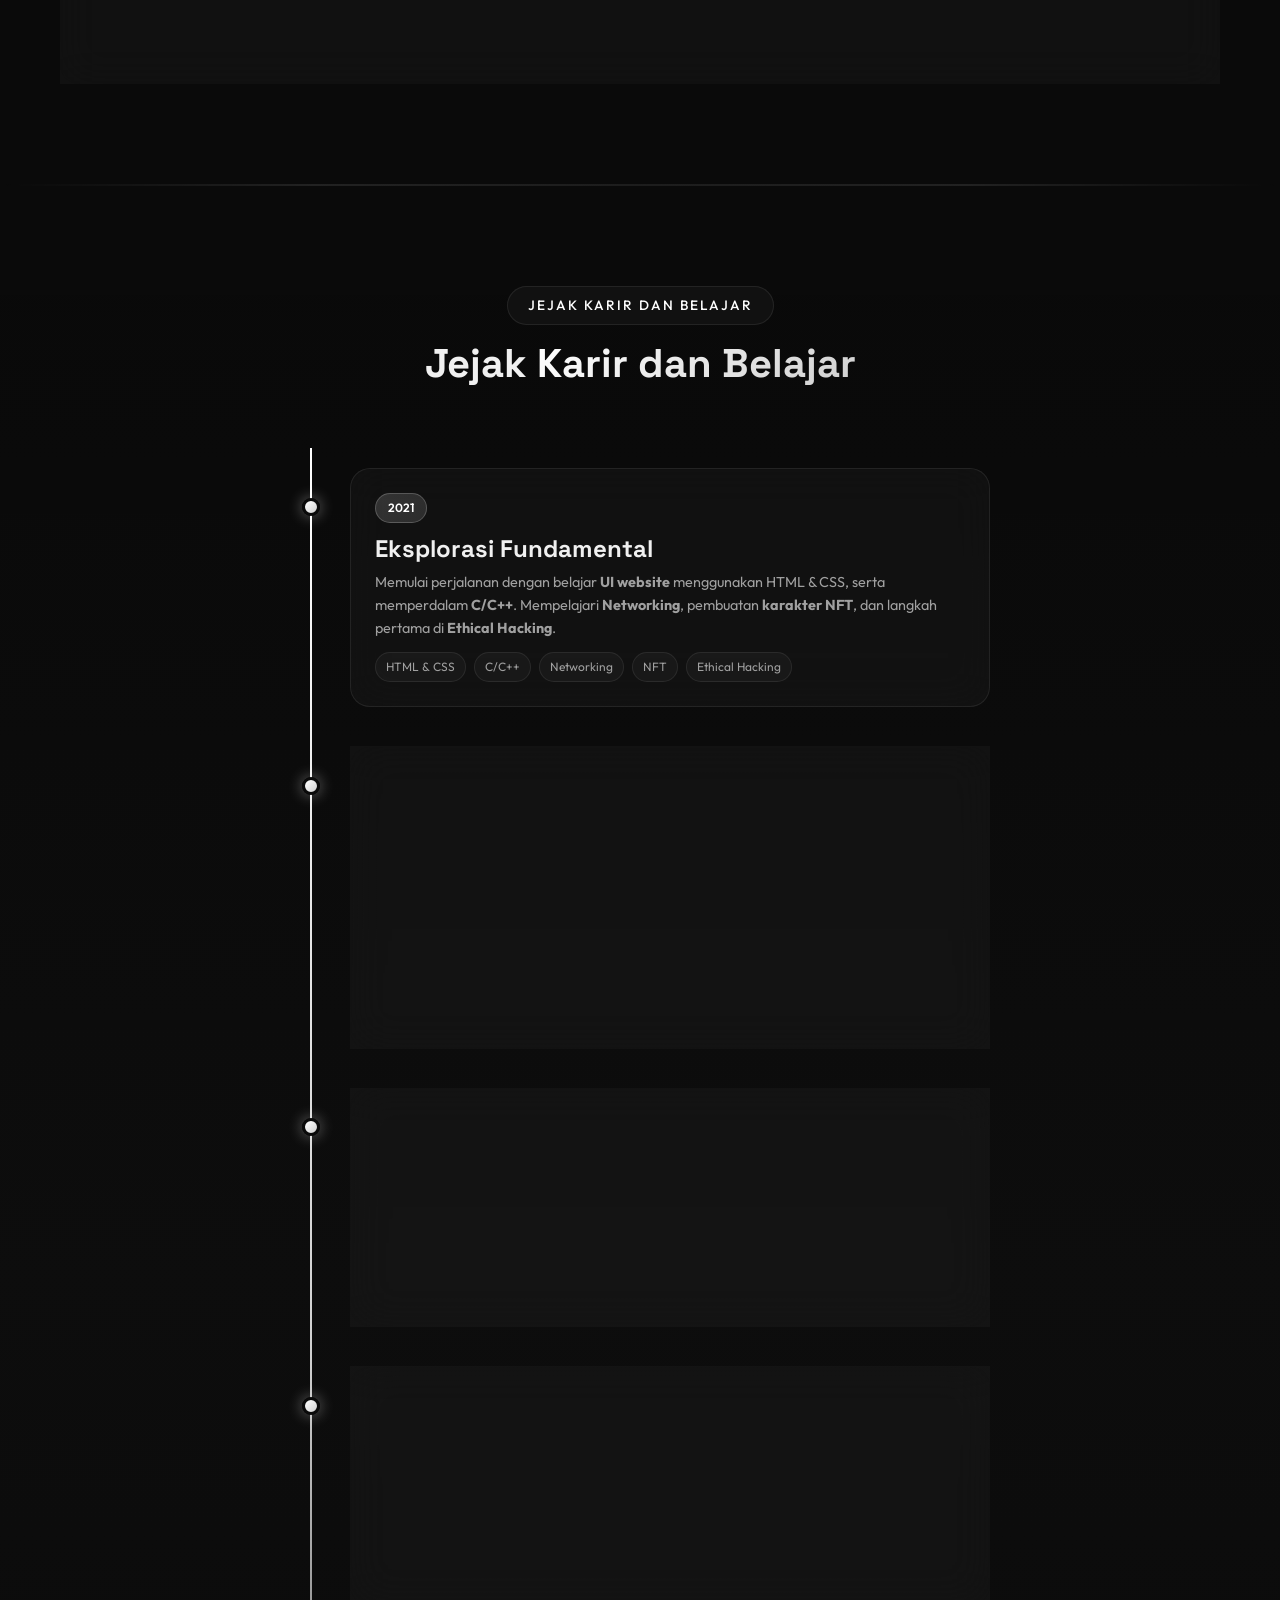
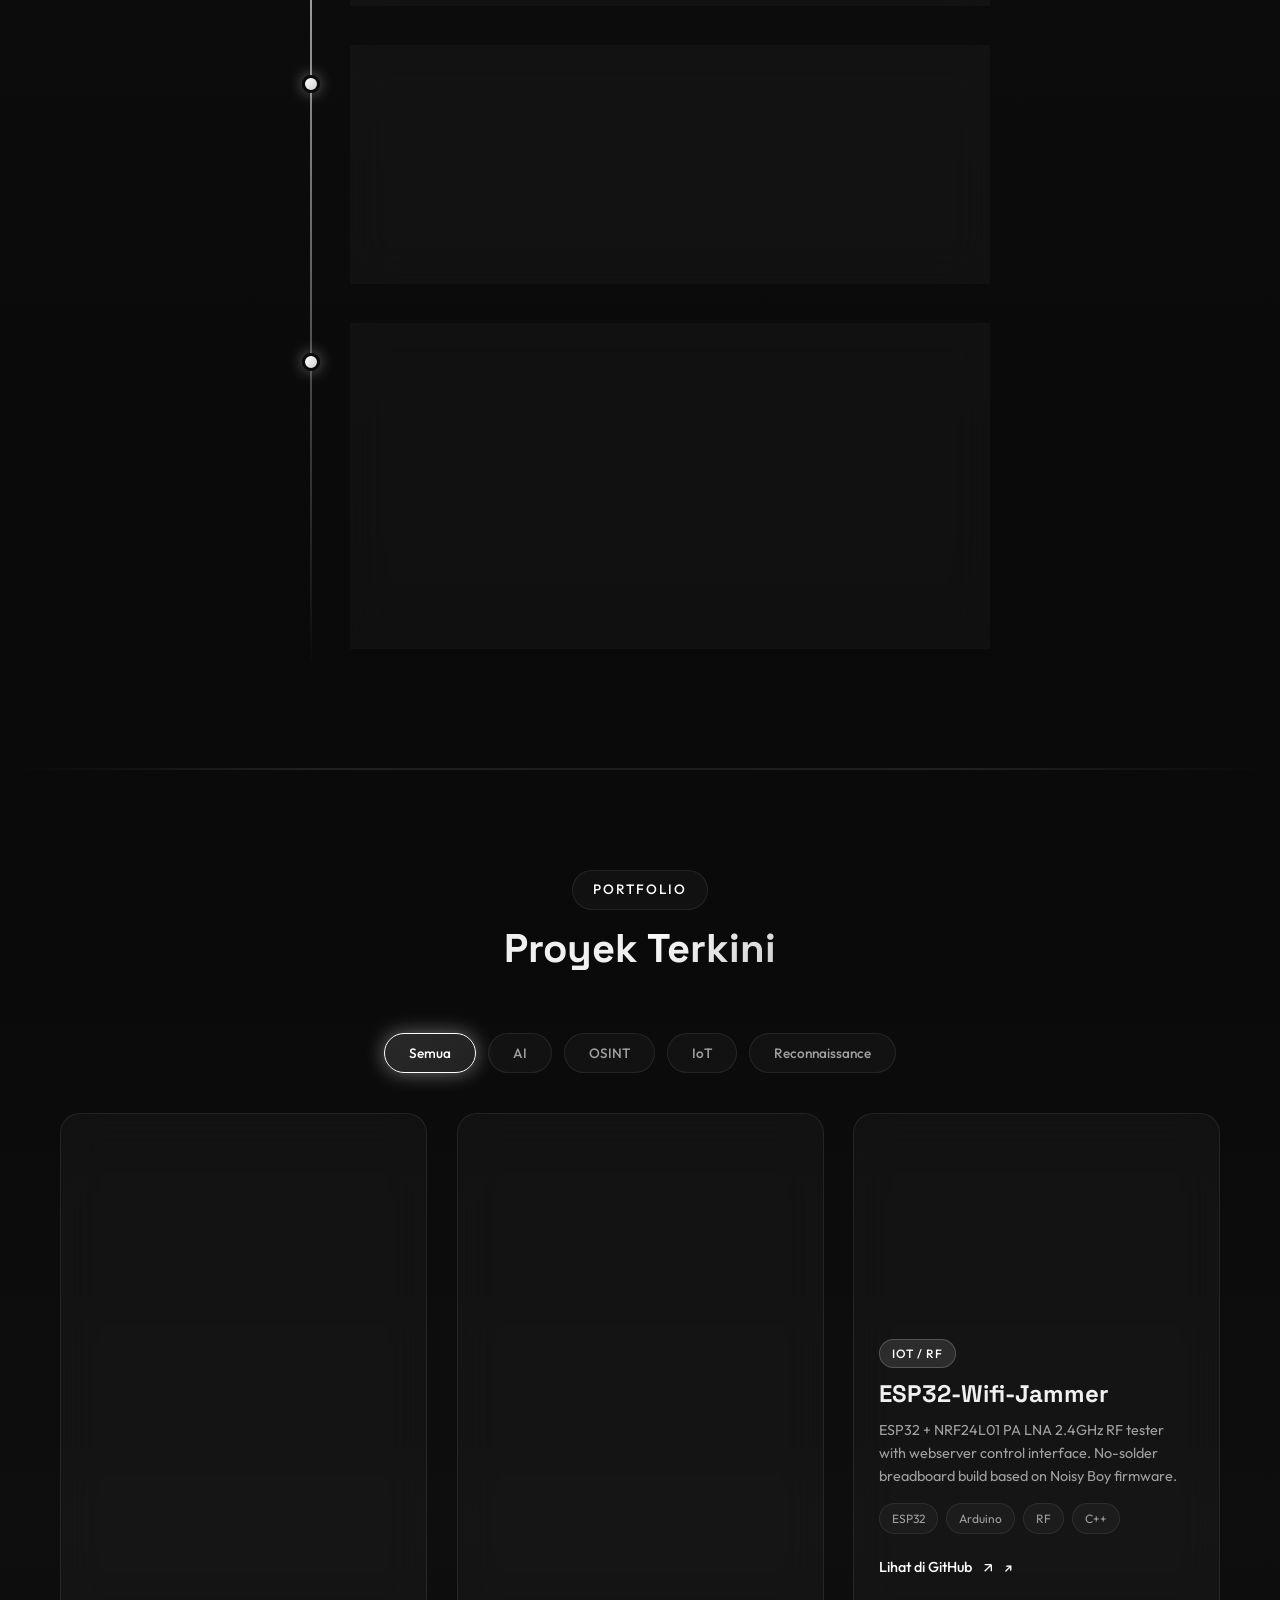
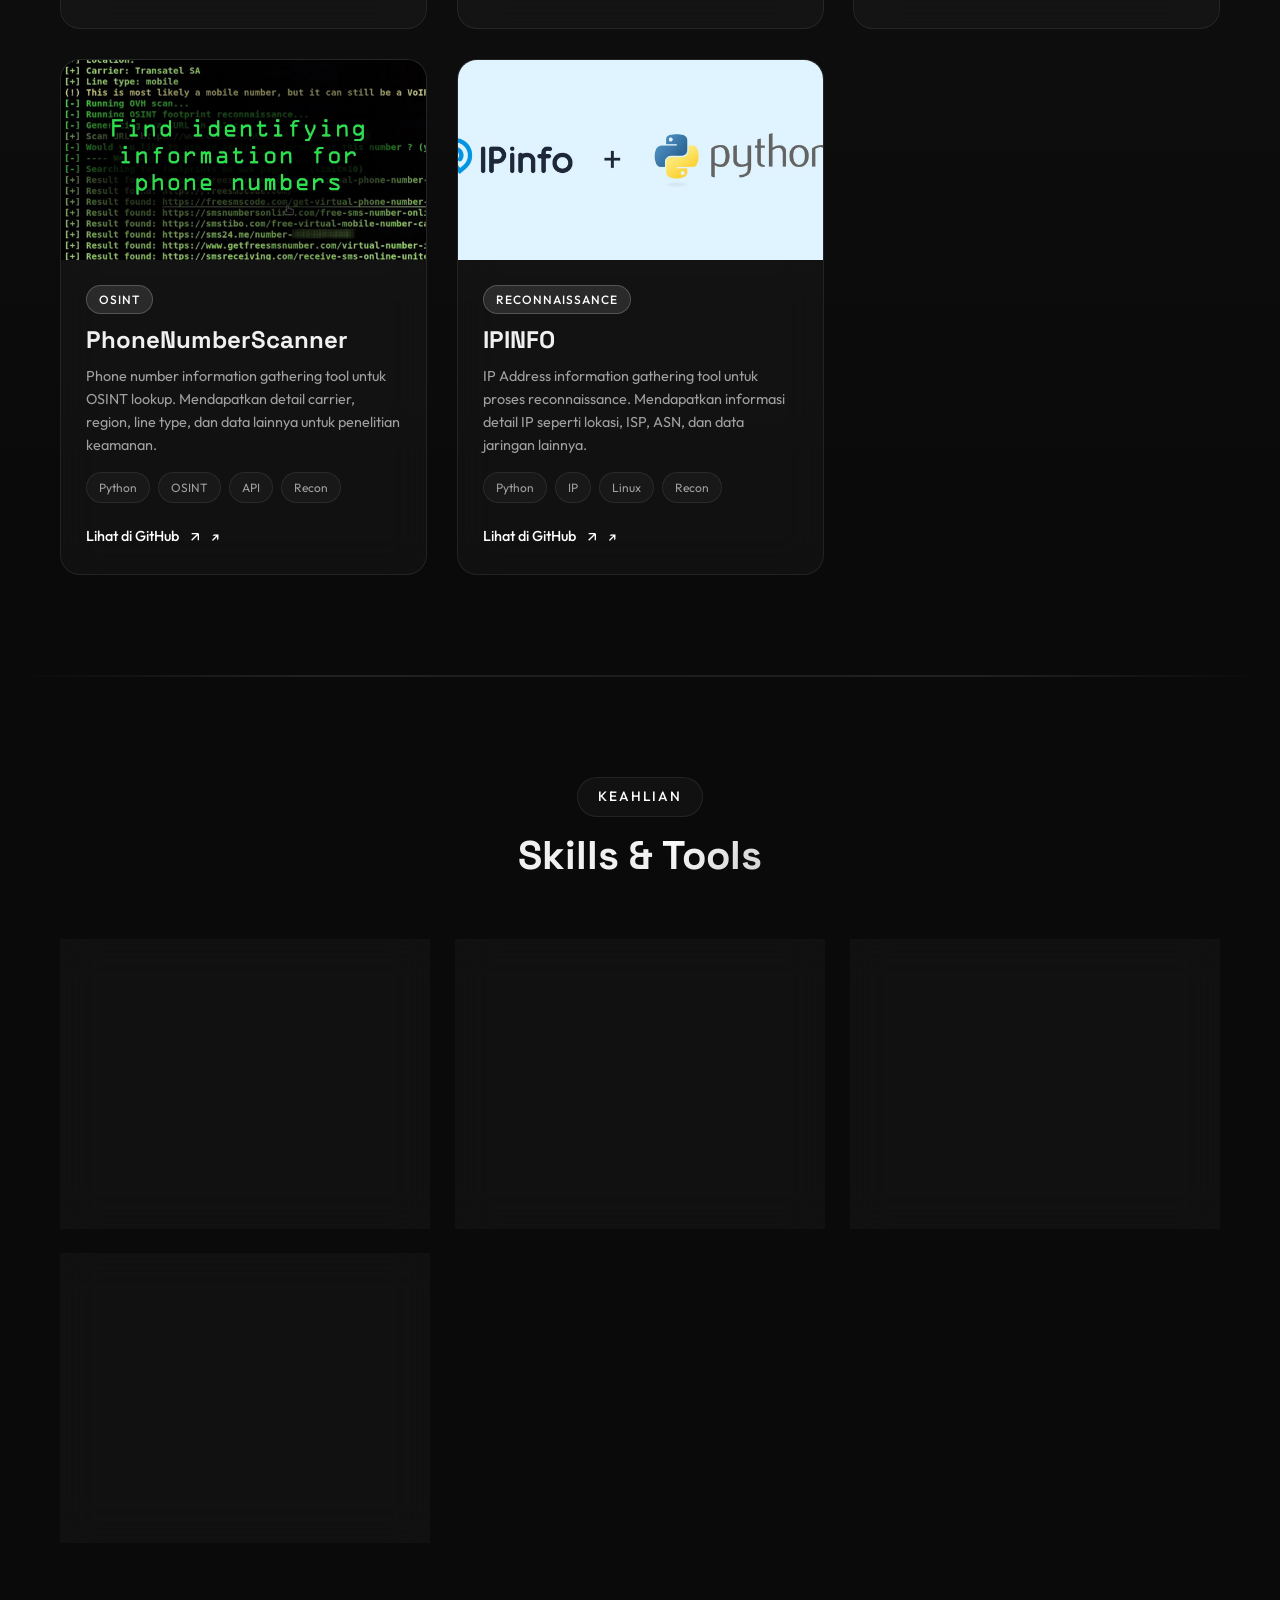
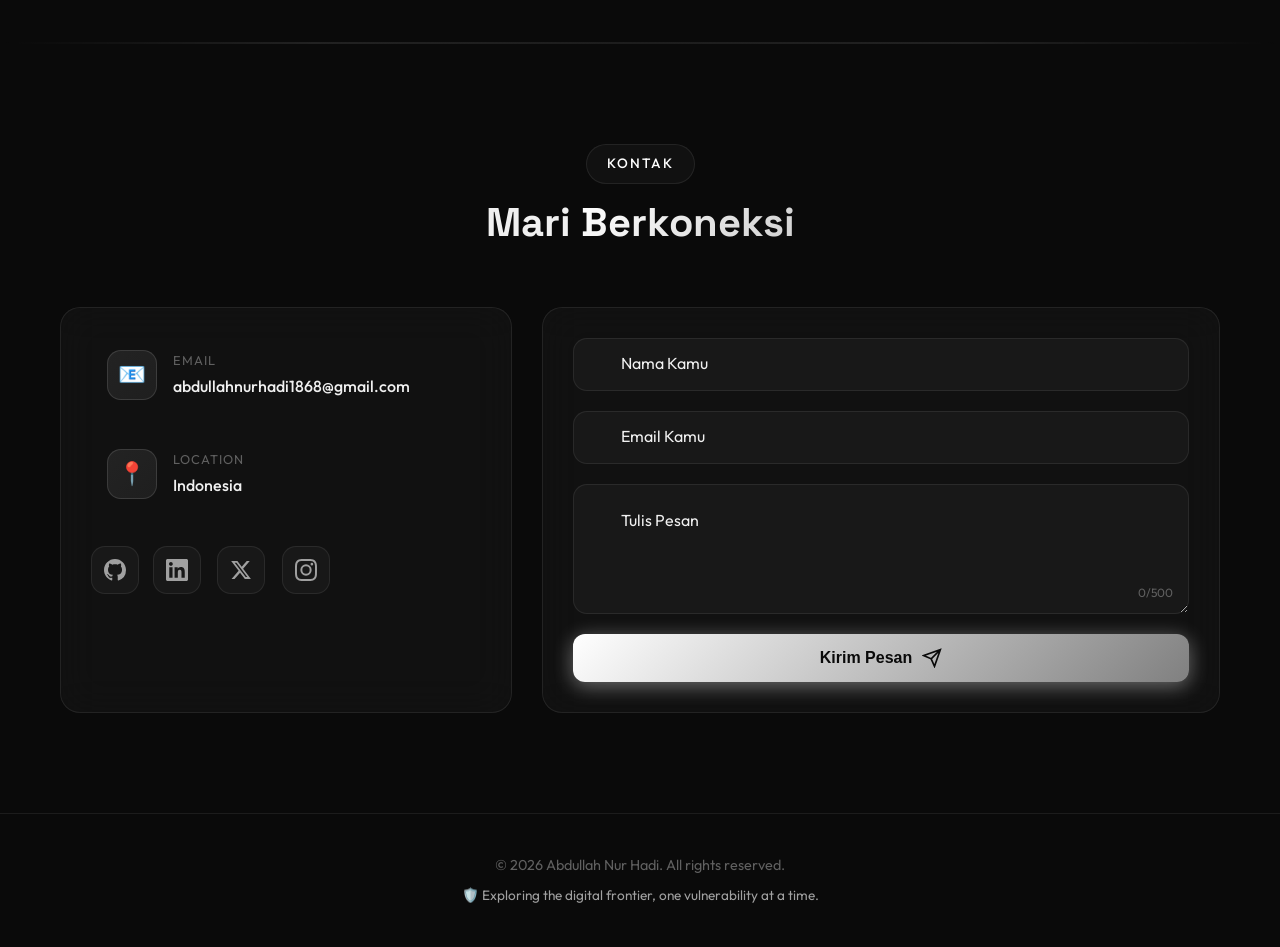
==== commit e3b4dd16: "new update" ====
--- a/index.html
+++ b/index.html
@@ -21,7 +21,7 @@
     <link href="https://fonts.googleapis.com/css2?family=Outfit:wght@300;400;500;600;700;800&family=Space+Grotesk:wght@400;500;600;700&display=swap" rel="stylesheet">
 
     <link rel="stylesheet" href="styles.css">
-    <link rel="icon" type="image/svg+xml" href="data:image/svg+xml,<svg xmlns='http://www.w3.org/2000/svg' viewBox='0 0 100 100'><text y='.9em' font-size='90'>🛡️</text></svg>">
+    <link rel="icon" type="image/jpg" href="3bd470decd6ccfd0803a61d50a036d59.jpg">
 </head>
 <body>
     <canvas id="particle-canvas"></canvas>
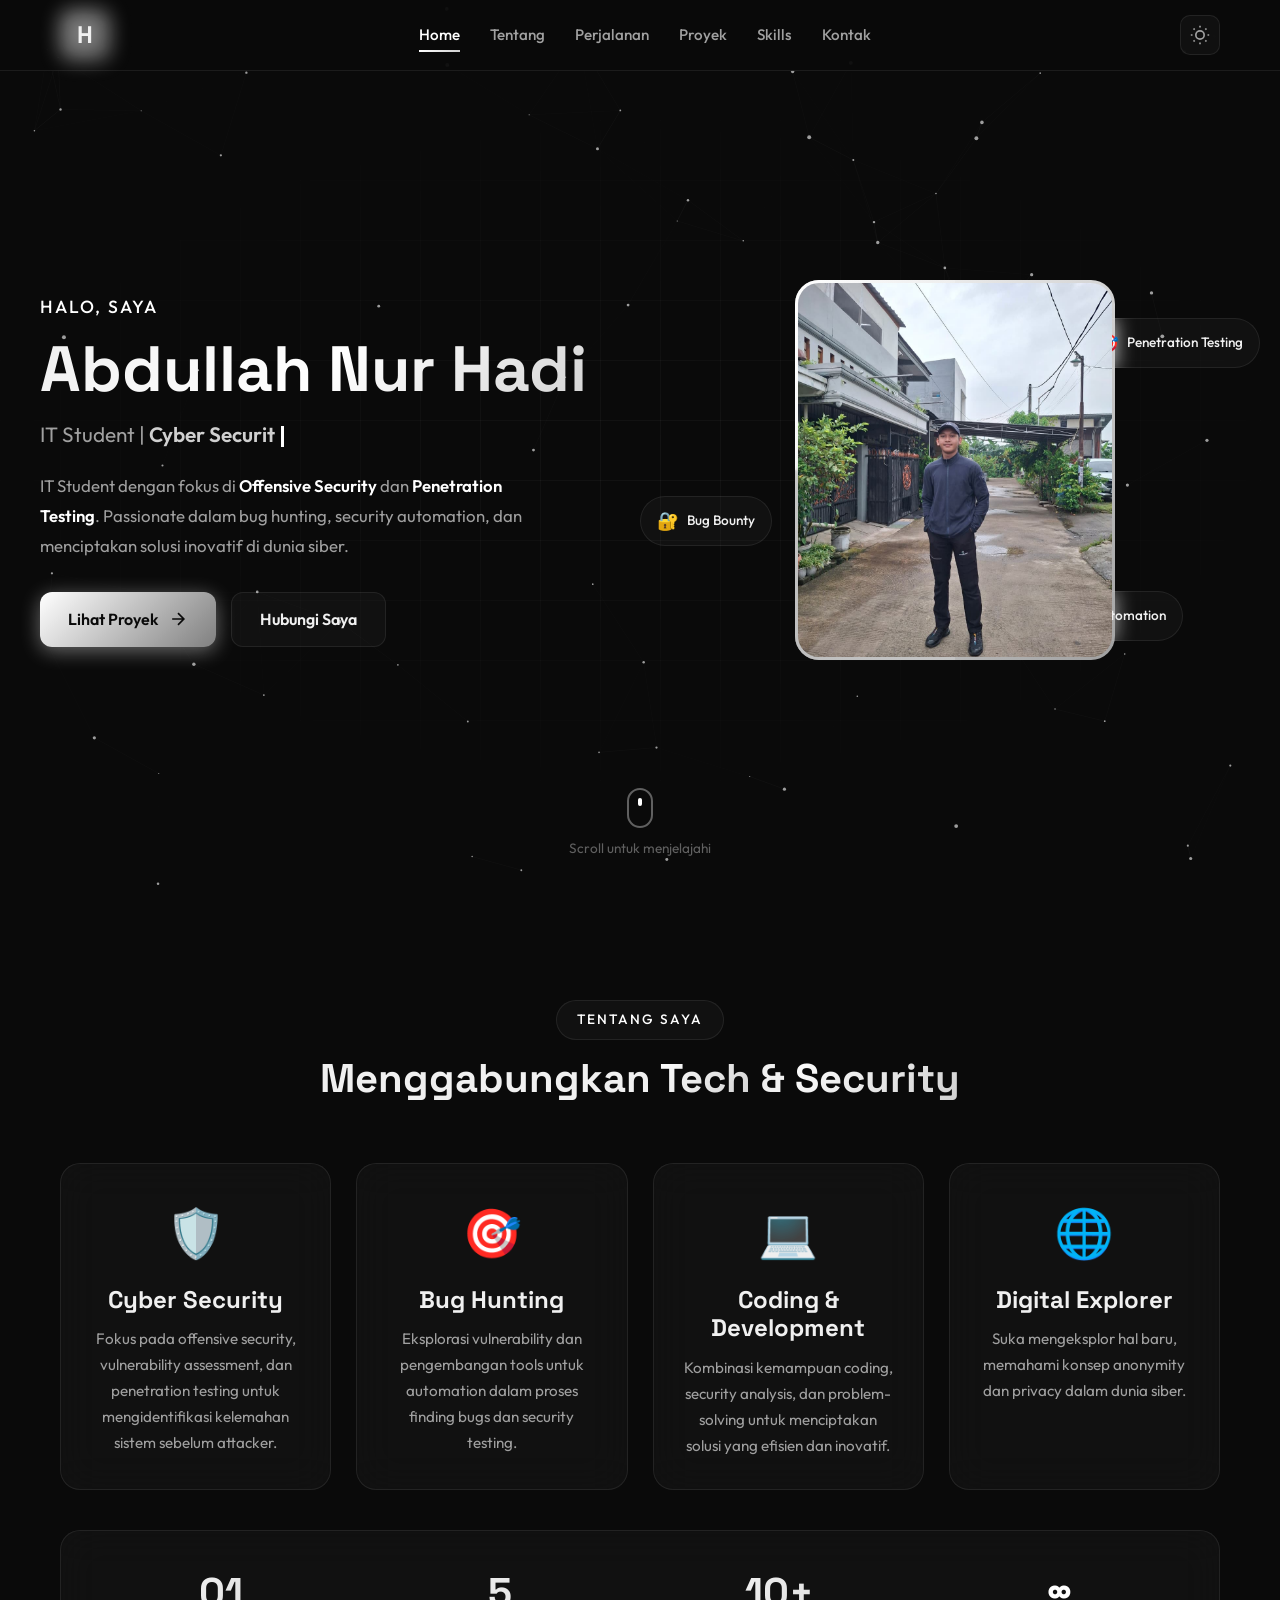
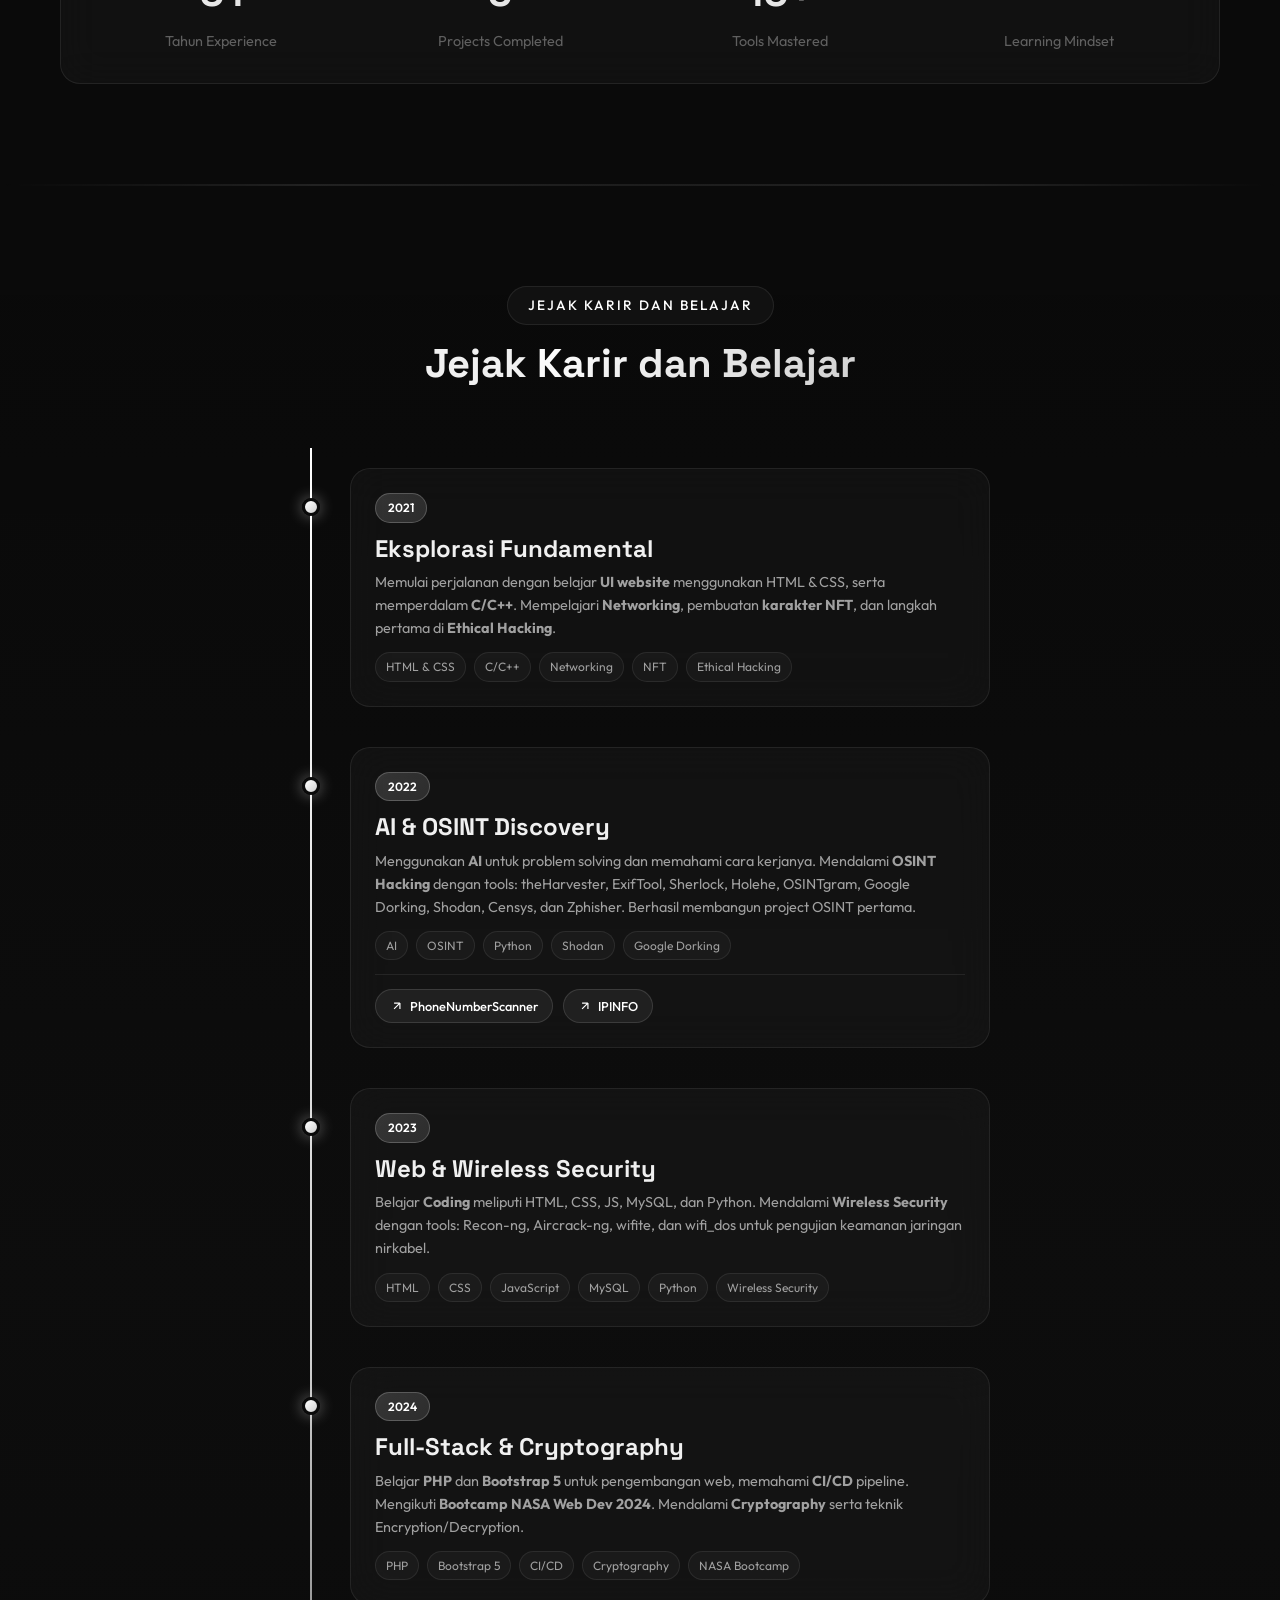
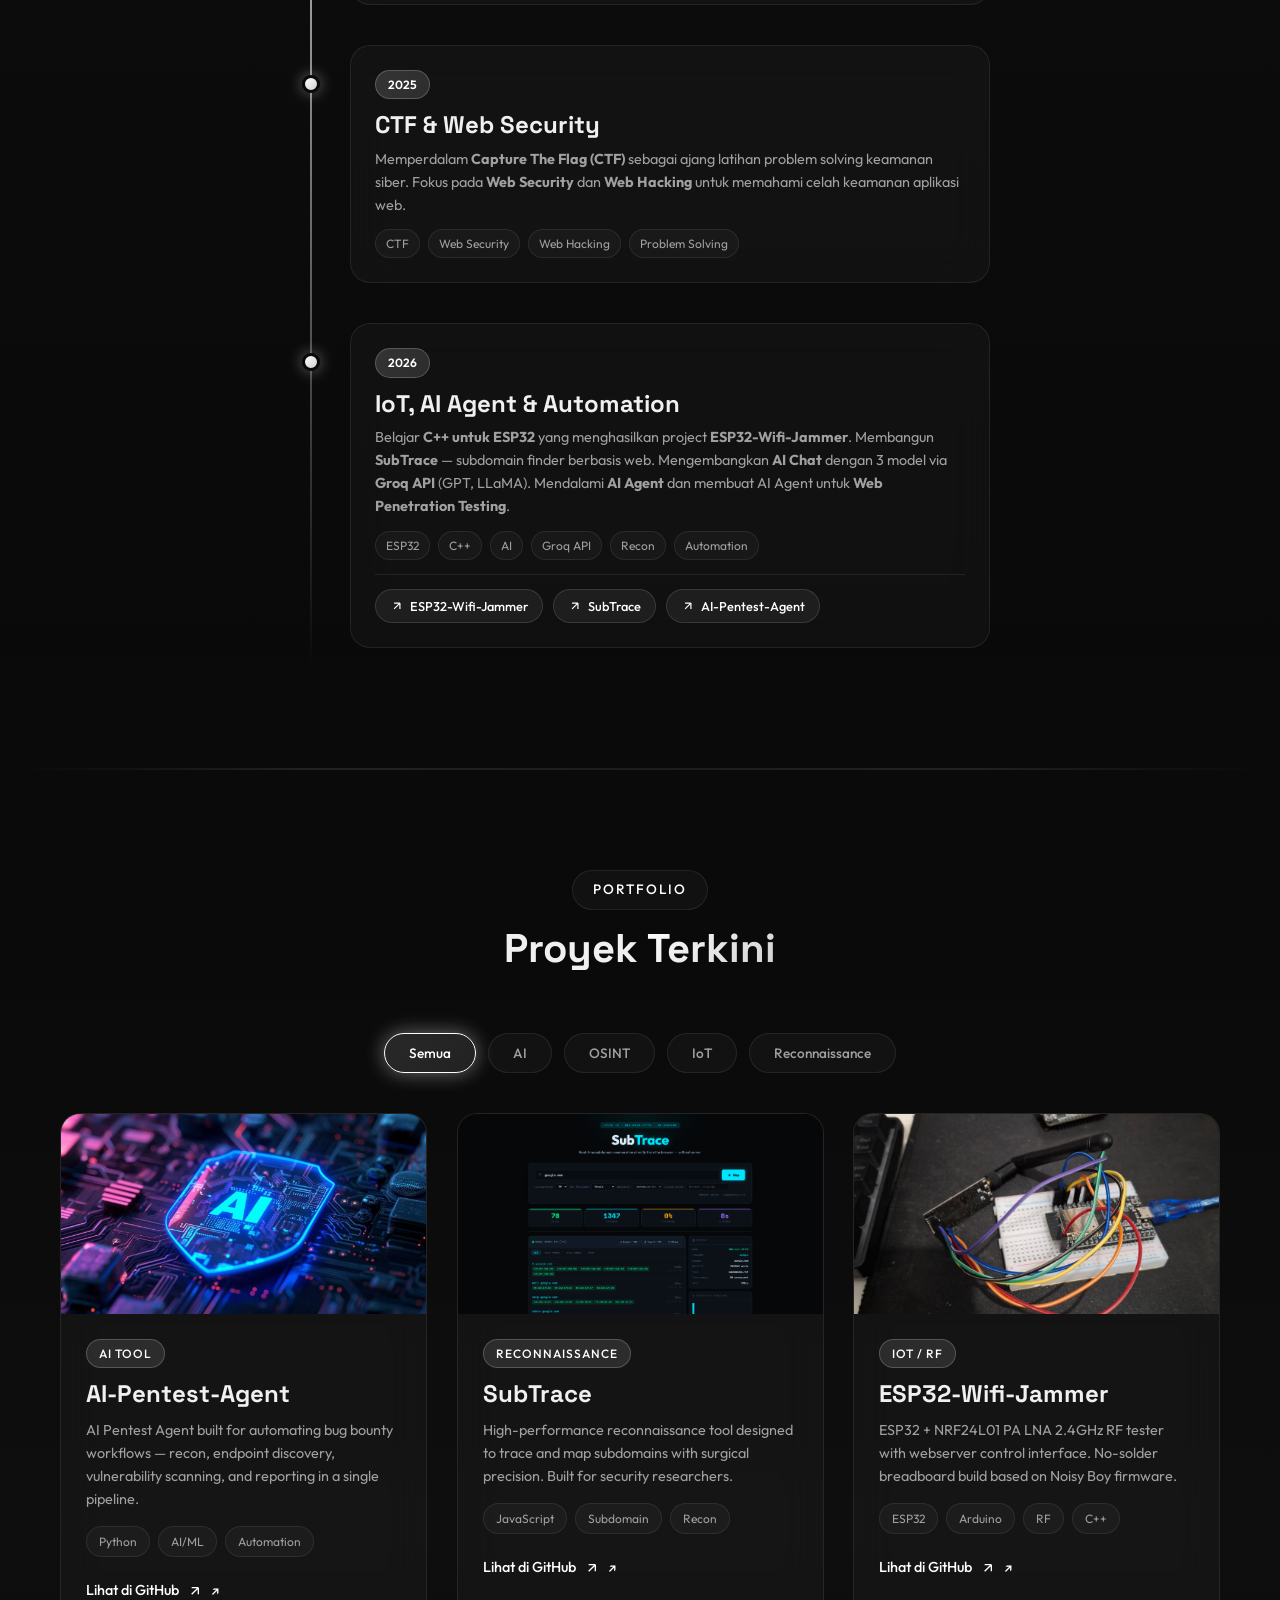
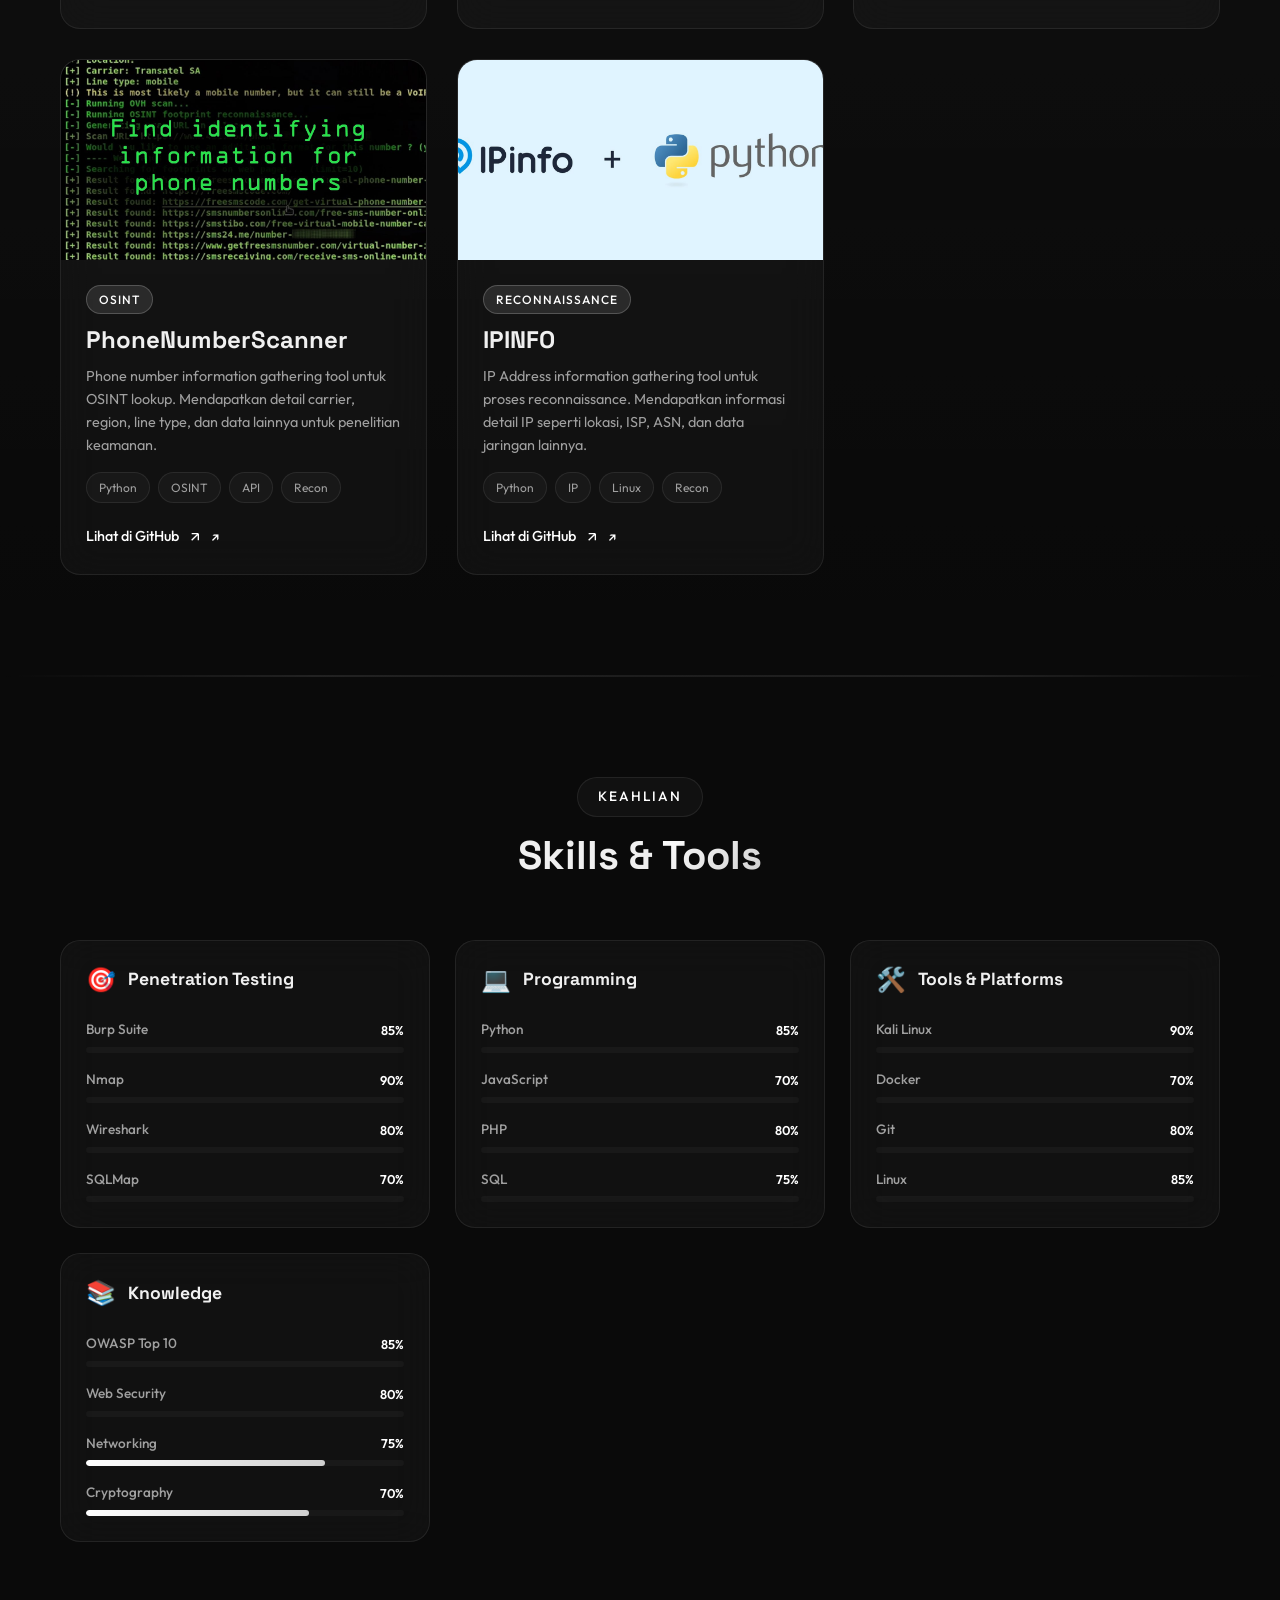
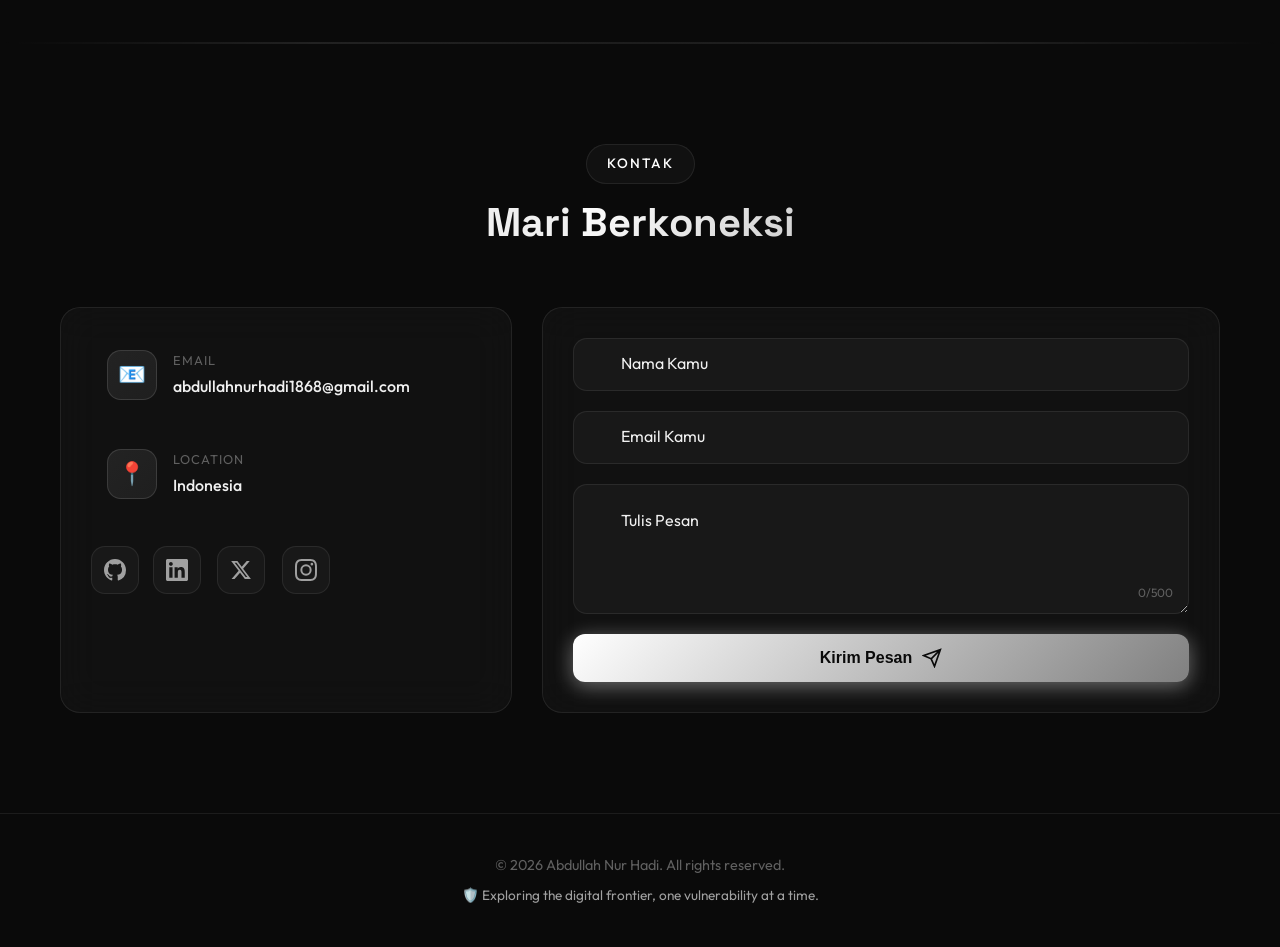
==== commit 25721847: "new update" ====
--- a/index.html
+++ b/index.html
@@ -21,7 +21,7 @@
     <link href="https://fonts.googleapis.com/css2?family=Outfit:wght@300;400;500;600;700;800&family=Space+Grotesk:wght@400;500;600;700&display=swap" rel="stylesheet">
 
     <link rel="stylesheet" href="styles.css">
-    <link rel="icon" type="image/jpg" href="3bd470decd6ccfd0803a61d50a036d59.jpg">
+    <link rel="icon" type="image/jpg" href="assets/3bd470decd6ccfd0803a61d50a036d59.jpg">
 </head>
 <body>
     <canvas id="particle-canvas"></canvas>
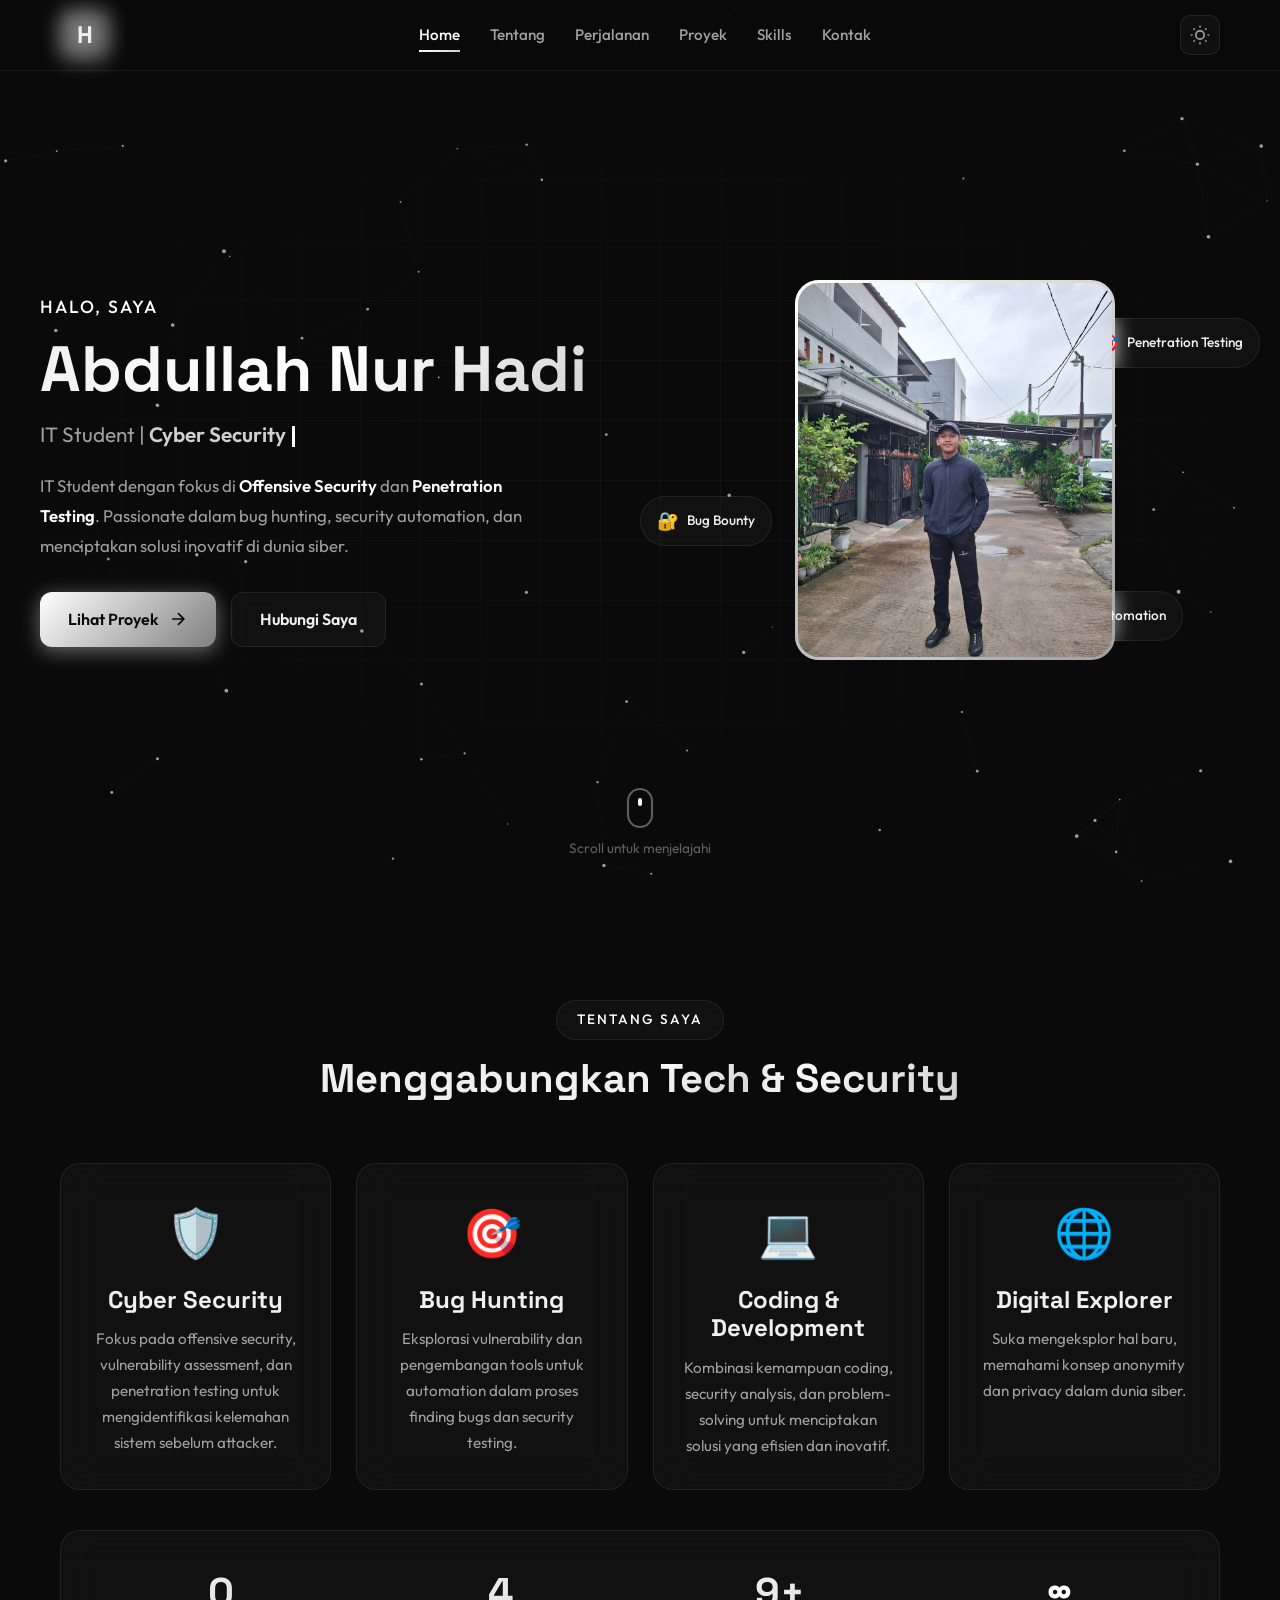
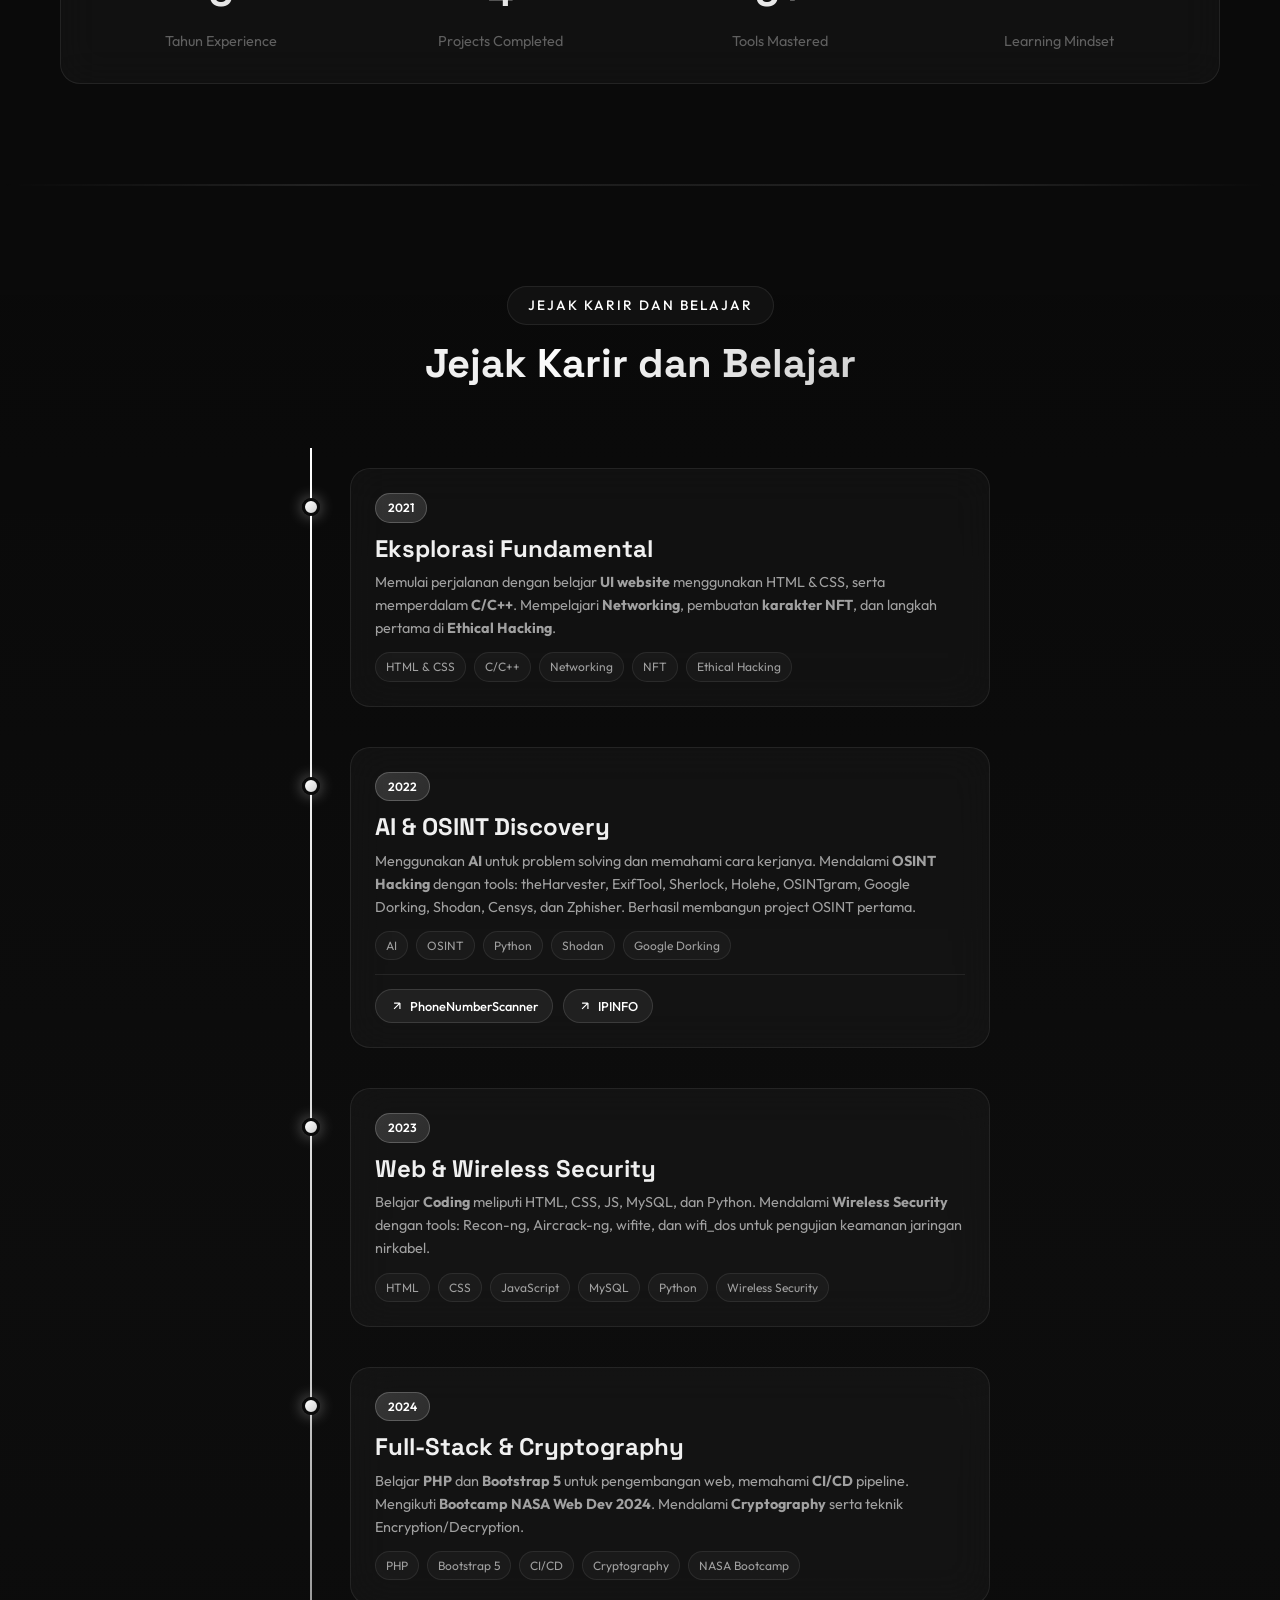
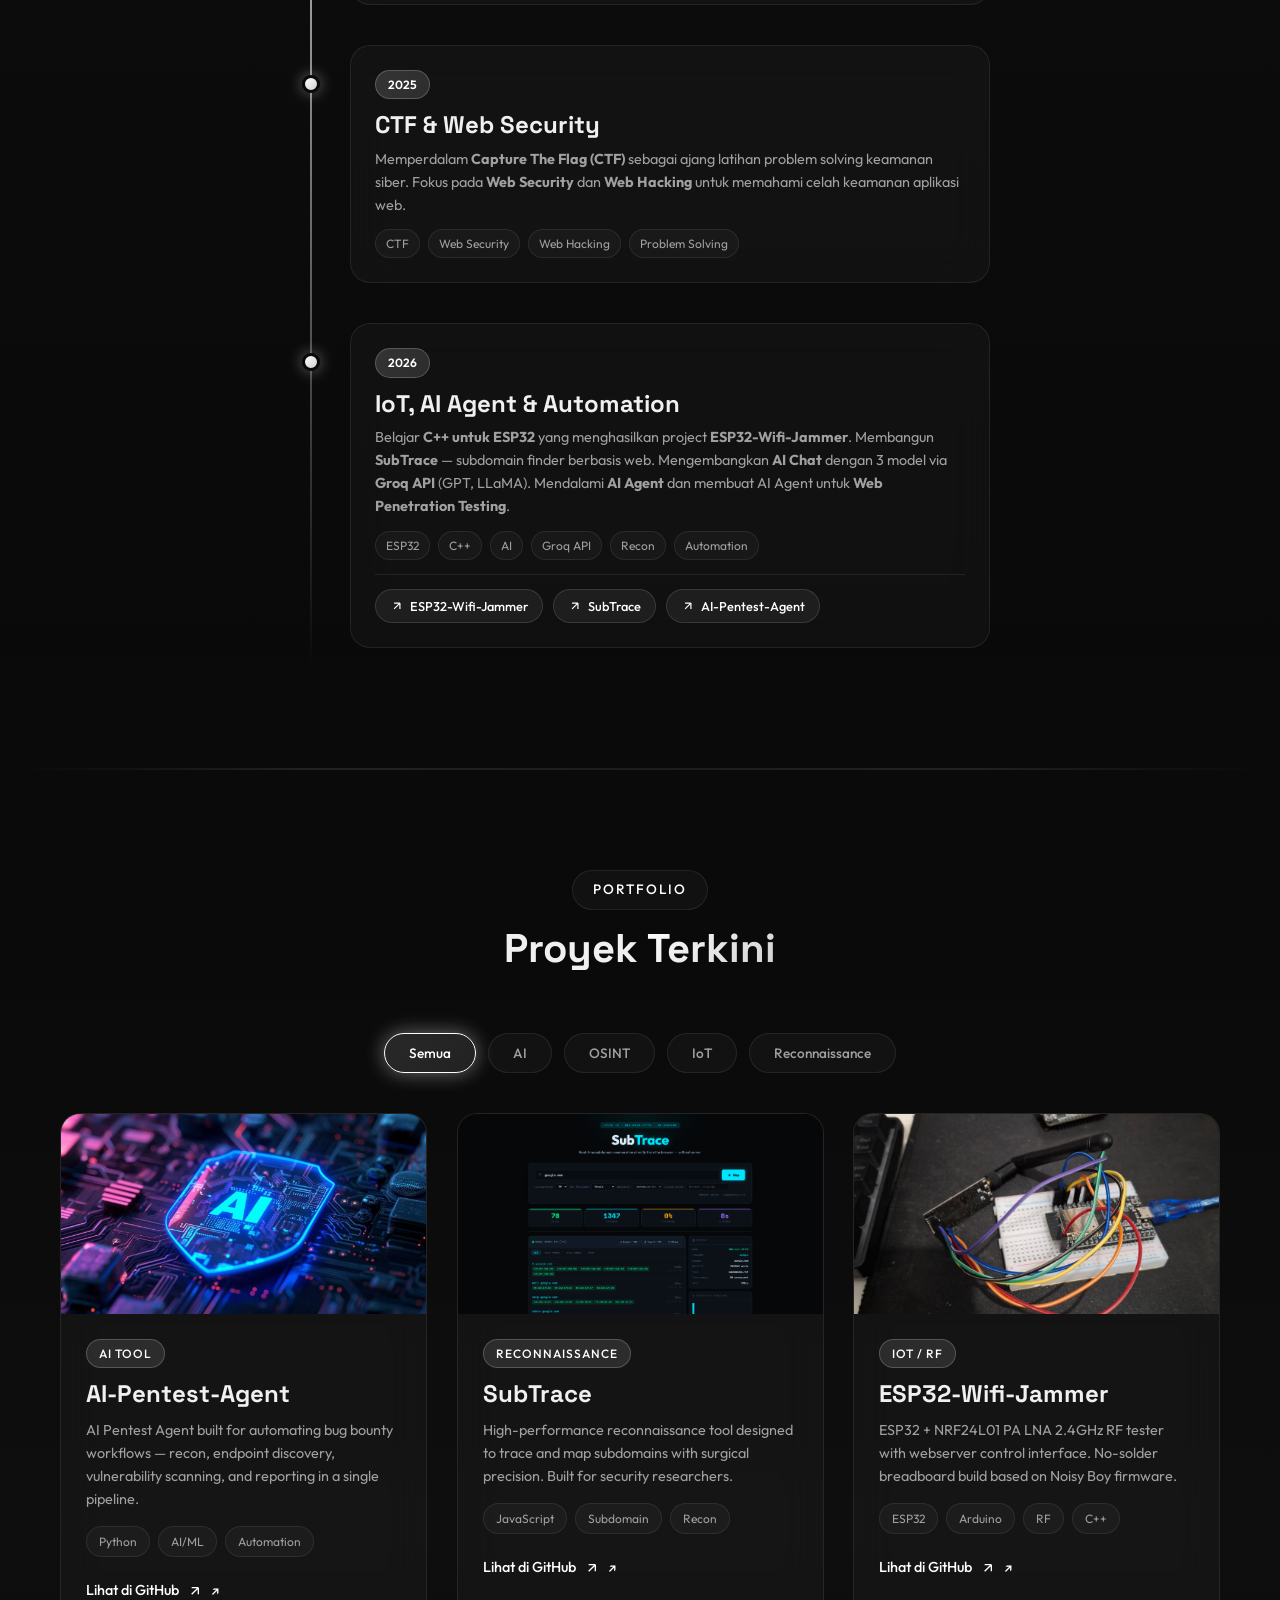
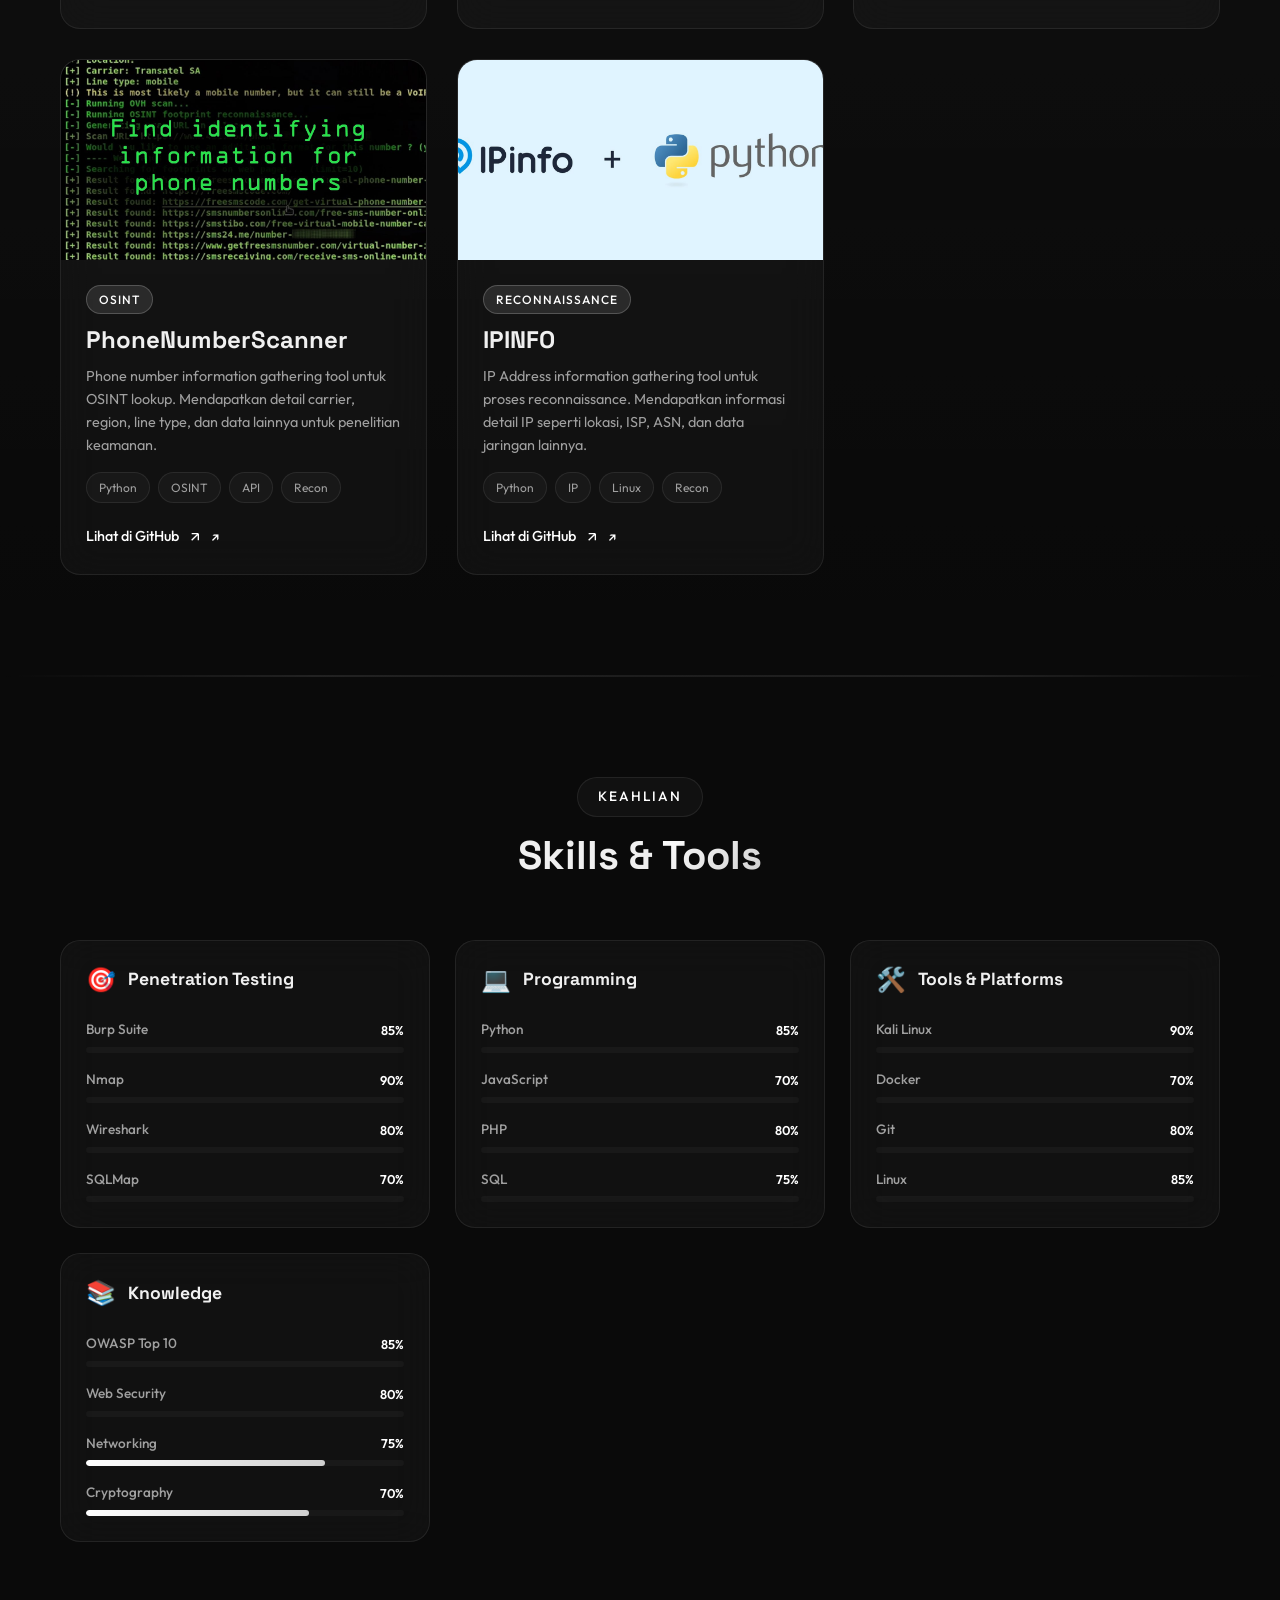
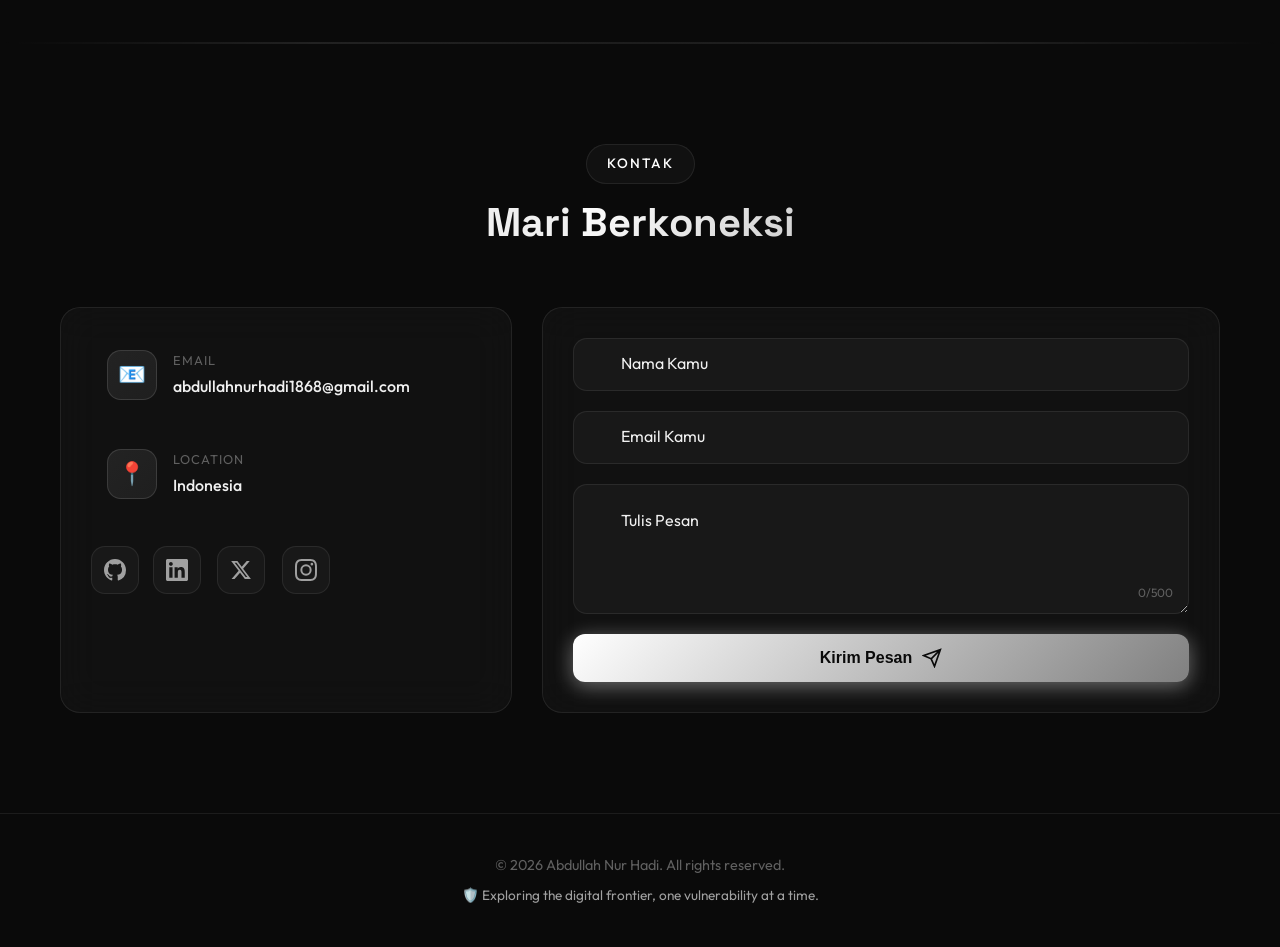
==== commit f35c5dc0: "new update" ====
--- a/index.html
+++ b/index.html
@@ -9,7 +9,7 @@
     <meta name="theme-color" content="#0a0a0a">
 
     <!-- Open Graph -->
-    <meta property="og:title" content="Abdullah Nur Hadi | Cyber Security Portfolio">
+    <meta property="og:title" content="Abdullah Nur Hadi | Cyber Security & AI/ML Enthusiast Portfolio">
     <meta property="og:description" content="IT Student dengan fokus di Offensive Security dan Penetration Testing">
     <meta property="og:type" content="website">
     <meta property="og:image" content="assets/profile2.webp">
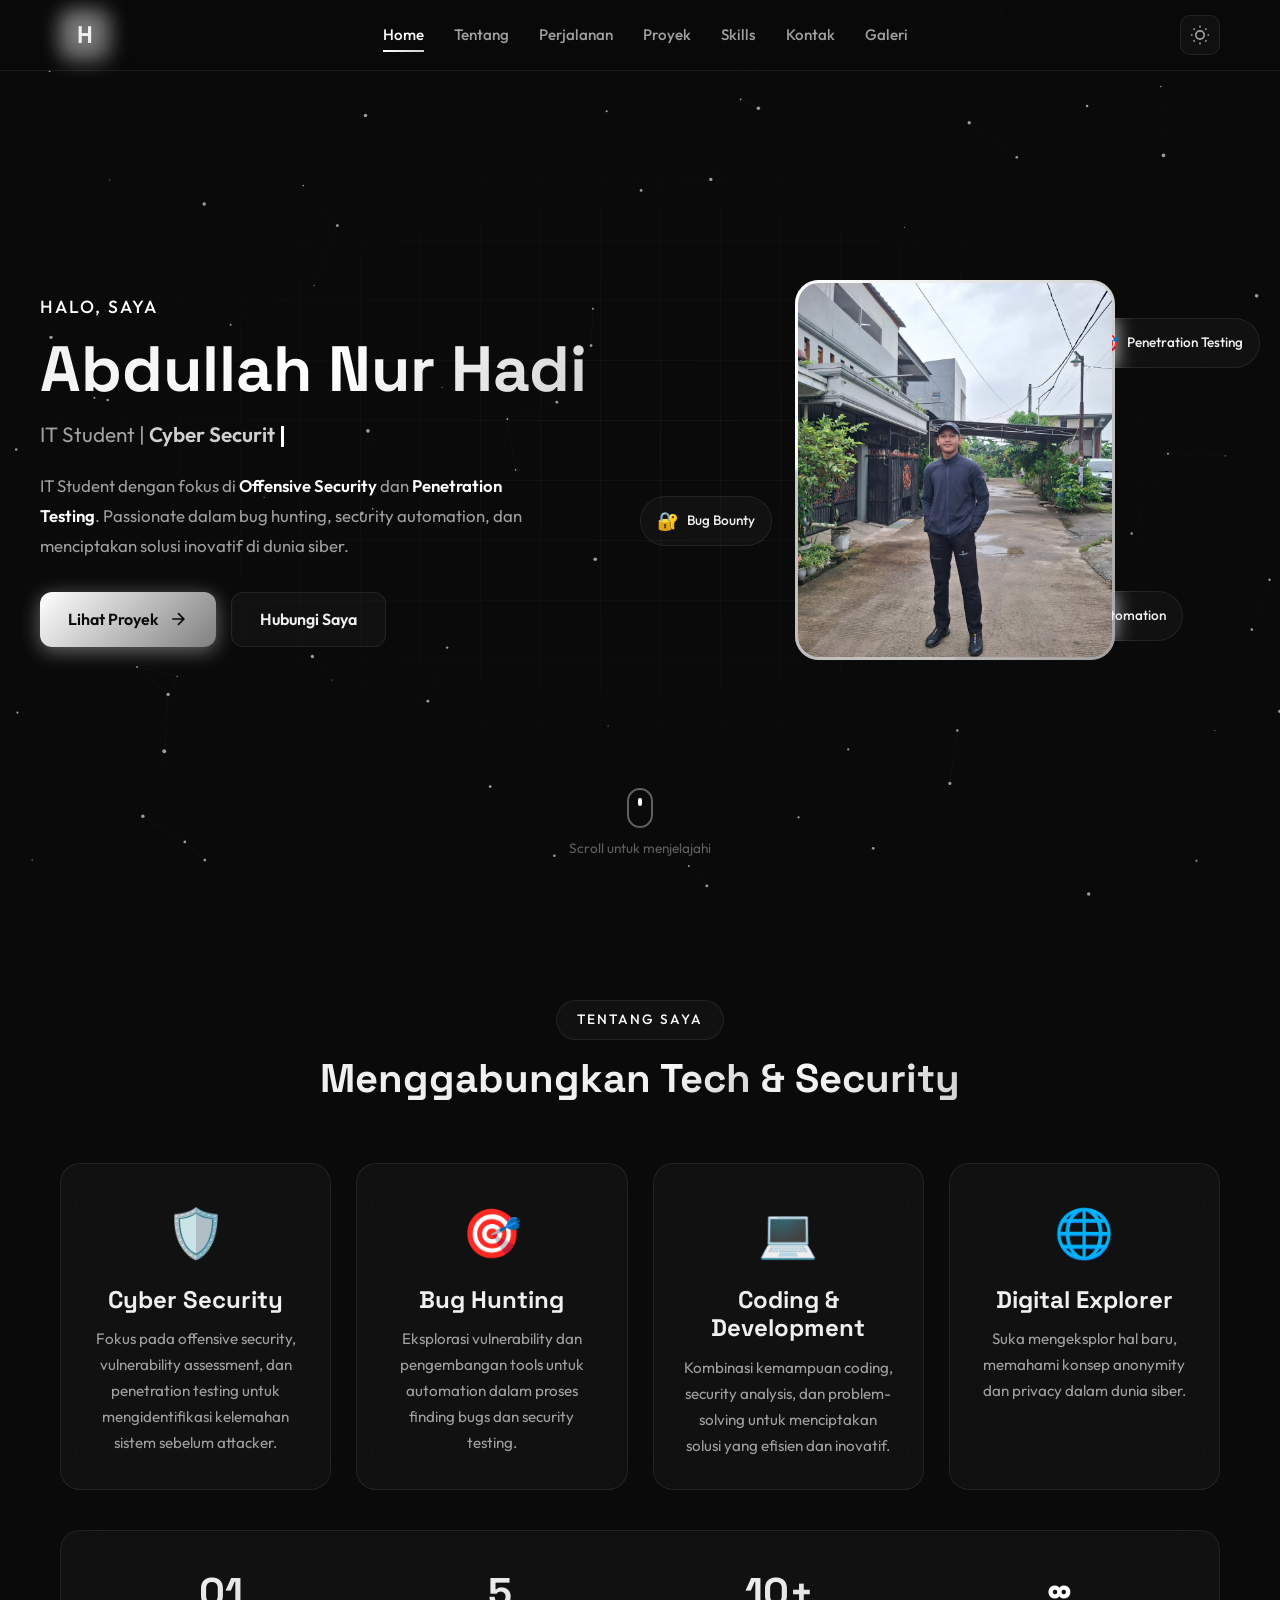
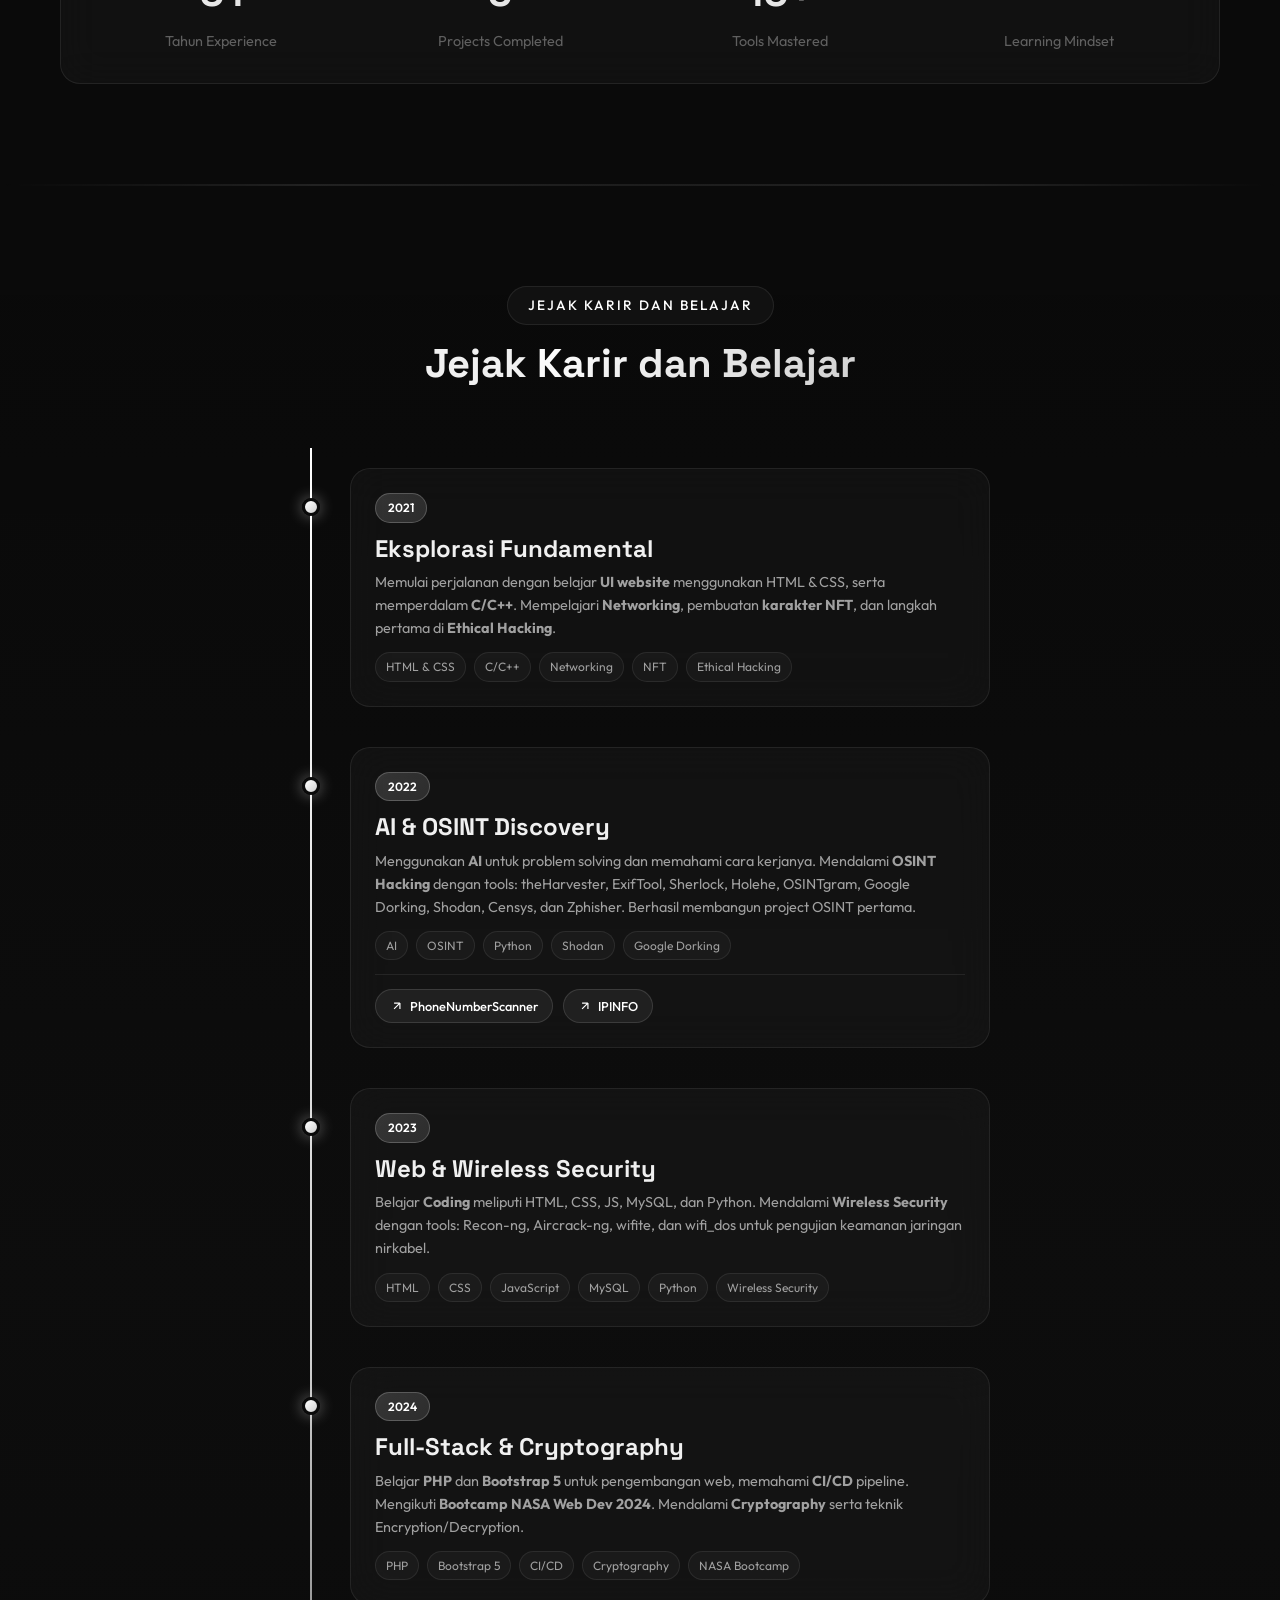
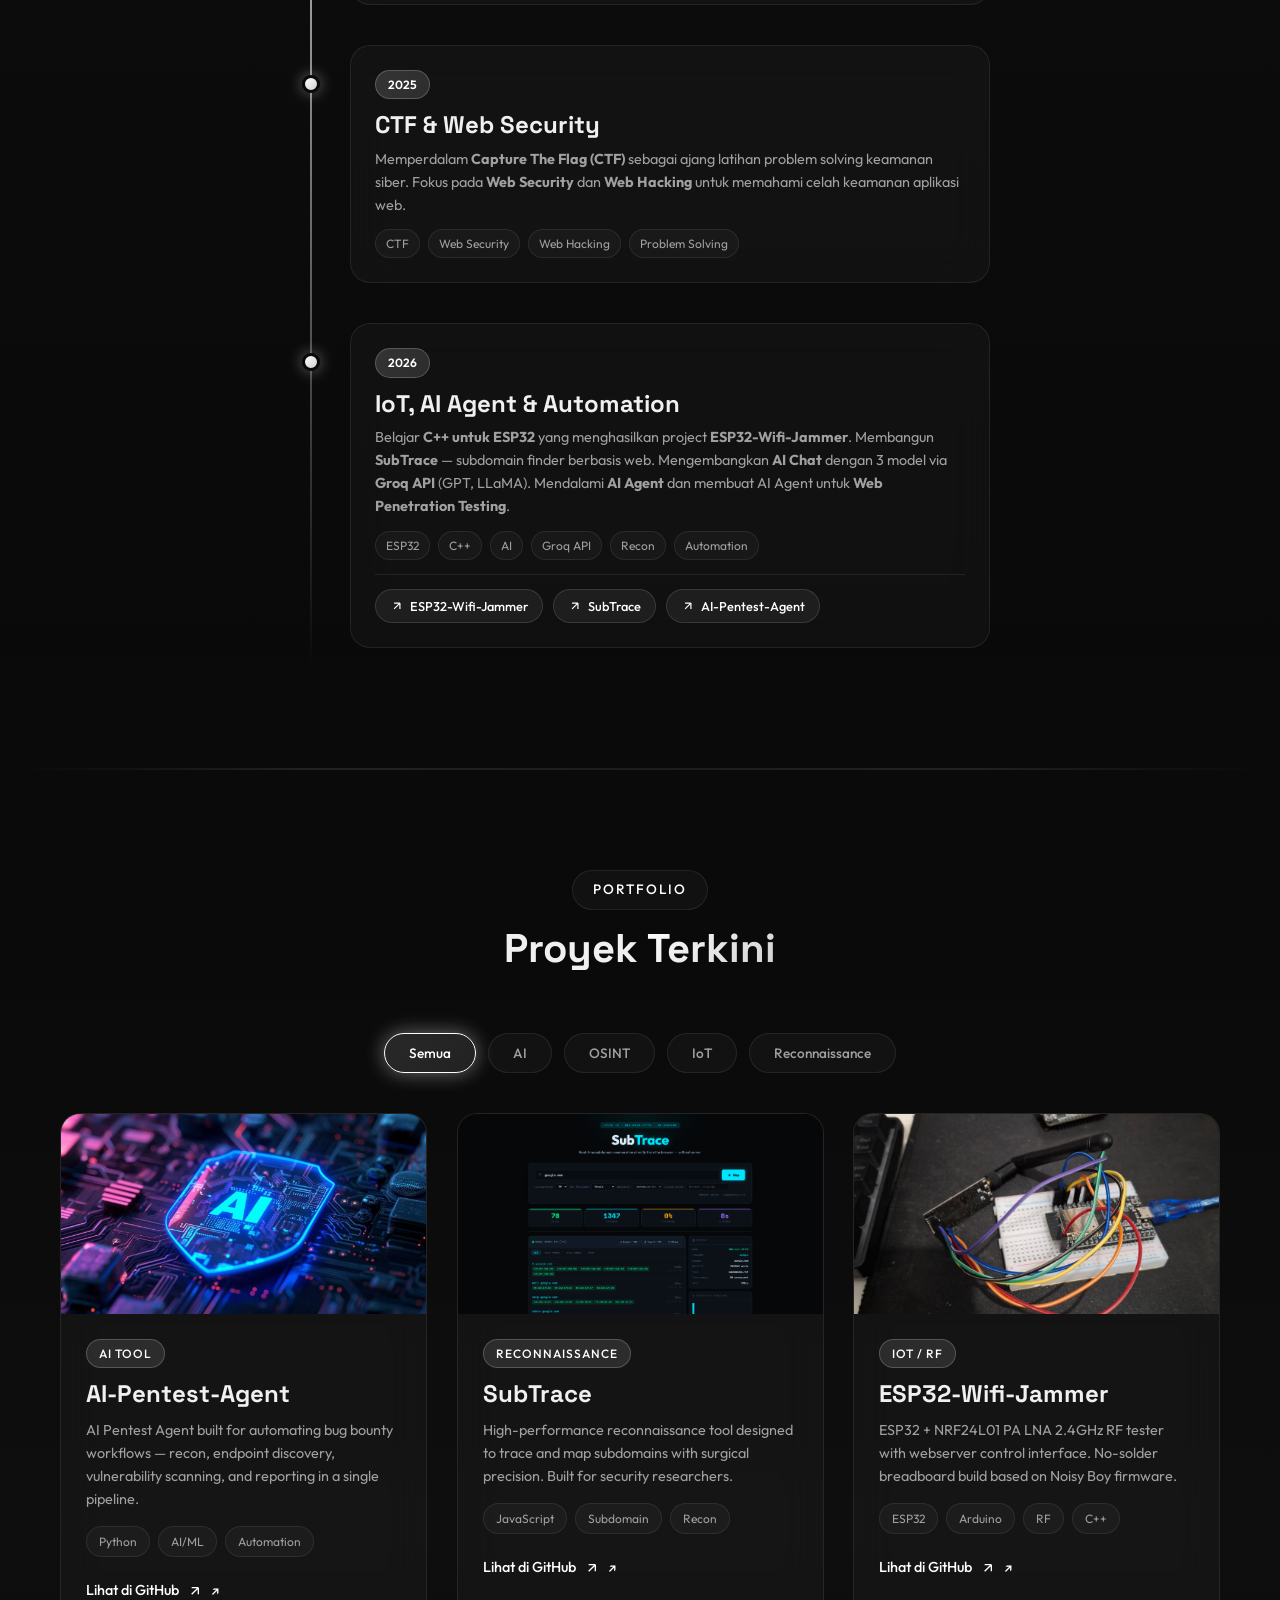
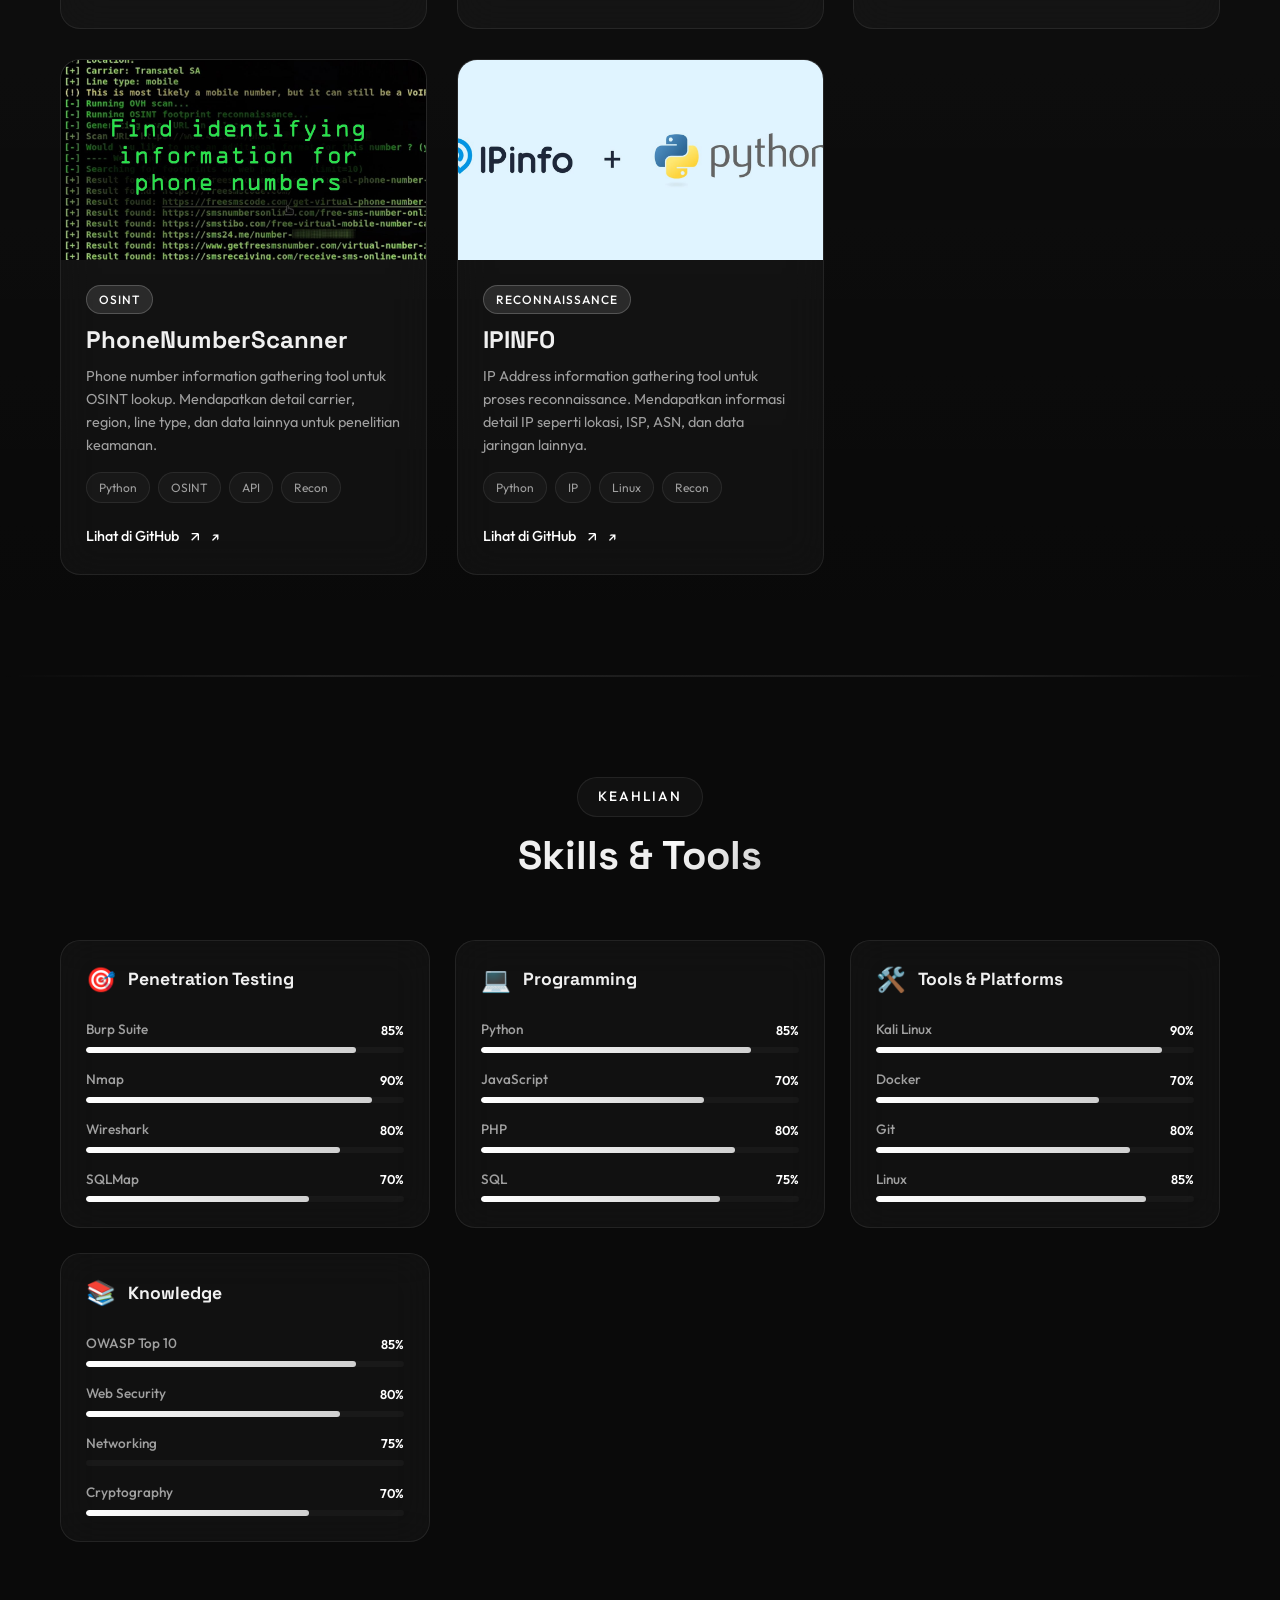
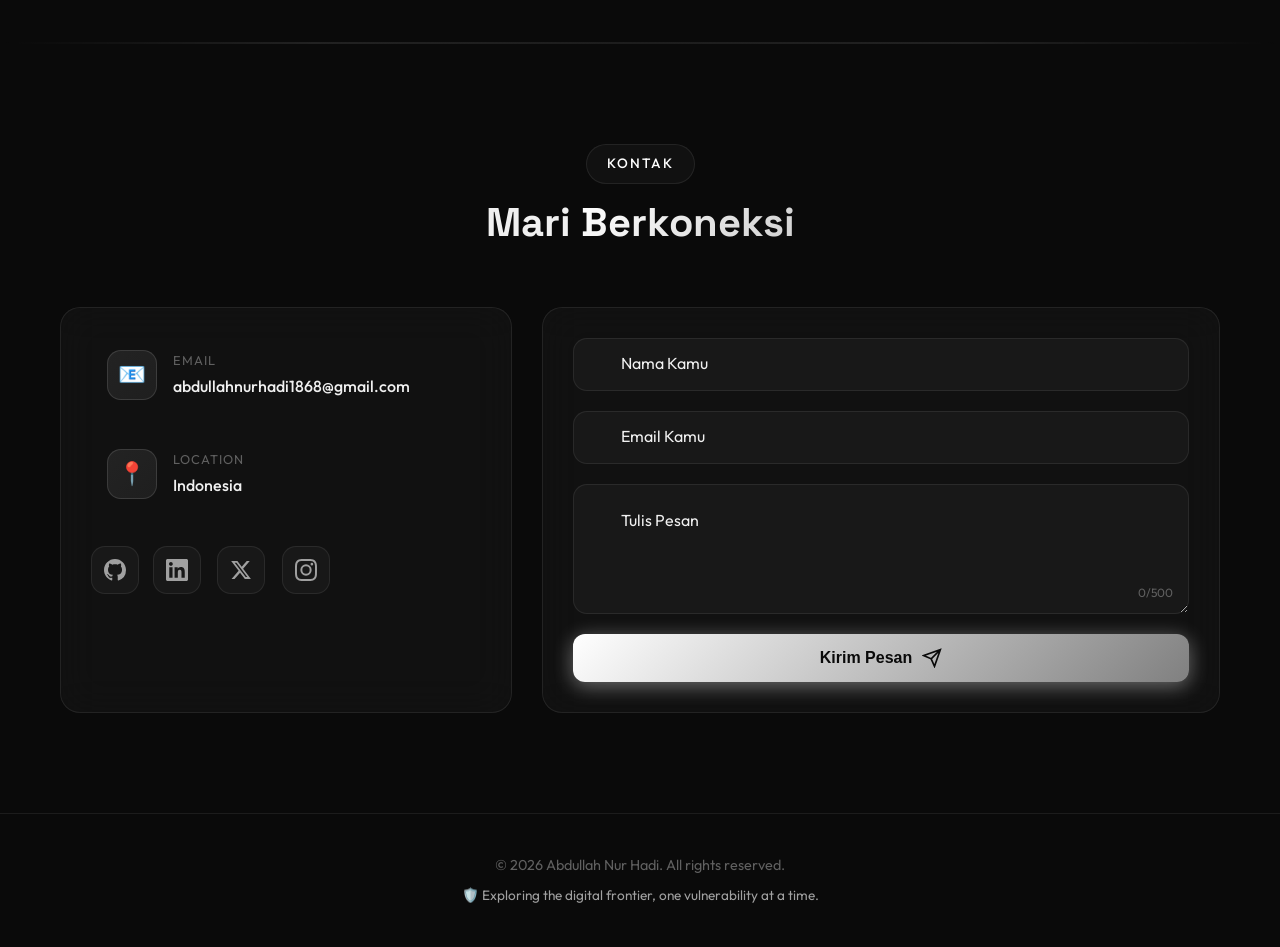
==== commit bdf6f2cf: "Add gallery page with masonry layout and catbox embeds" ====
--- a/index.html
+++ b/index.html
@@ -47,6 +47,7 @@
                 <li><a href="#projects" class="nav-link">Proyek</a></li>
                 <li><a href="#skills" class="nav-link">Skills</a></li>
                 <li><a href="#contact" class="nav-link">Kontak</a></li>
+                <li><a href="gallery.html" class="nav-link">Galeri</a></li>
             </ul>
 
             <div class="nav-actions">
--- a/styles.css
+++ b/styles.css
@@ -2392,3 +2392,239 @@
 .contact-form:focus-within {
     box-shadow: var(--shadow-card), 0 0 40px rgba(255,255,255,0.06);
 }
+
+/* ========================================
+   Gallery Page (gallery.html) — masonry + caption
+   Tema mengikuti vars dark/light yang sama
+   ======================================== */
+.gallery-section {
+    padding: calc(var(--nav-height) + 50px) 20px clamp(60px, 8vw, 100px);
+}
+
+.section-subtitle {
+    max-width: 640px;
+    margin: 16px auto 0;
+    font-size: 0.98rem;
+    line-height: 1.7;
+}
+
+.section-subtitle code {
+    padding: 2px 8px;
+    background: var(--glass-bg);
+    border: 1px solid var(--glass-border);
+    border-radius: 8px;
+    font-size: 0.85em;
+    color: var(--text-primary);
+}
+
+.gallery-meta {
+    display: flex;
+    align-items: center;
+    gap: 20px;
+    flex-wrap: wrap;
+    margin-bottom: 36px;
+    padding: 20px 24px;
+}
+
+.gallery-meta-item {
+    display: flex;
+    align-items: baseline;
+    gap: 8px;
+}
+
+.gallery-count {
+    font-family: 'Space Grotesk', sans-serif;
+    font-size: 2rem;
+    font-weight: 700;
+    background: linear-gradient(135deg, var(--accent-cyan), var(--accent-purple));
+    -webkit-background-clip: text;
+    -webkit-text-fill-color: transparent;
+    background-clip: text;
+    line-height: 1;
+}
+
+.gallery-count-label {
+    font-size: 0.85rem;
+    color: var(--text-muted);
+    text-transform: uppercase;
+    letter-spacing: 1px;
+}
+
+.gallery-meta-text {
+    flex: 1;
+    min-width: 200px;
+    font-size: 0.9rem;
+}
+
+.btn-sm {
+    padding: 10px 20px;
+    font-size: 0.88rem;
+}
+
+/* Masonry via CSS columns — natural varying heights */
+.masonry-grid {
+    columns: 3 280px;
+    column-gap: 24px;
+}
+
+.gallery-item {
+    position: relative;
+    break-inside: avoid;
+    -webkit-column-break-inside: avoid;
+    margin: 0 0 24px;
+    padding: 0;
+    overflow: hidden;
+    cursor: zoom-in;
+}
+
+.gallery-item img {
+    width: 100%;
+    height: auto;
+    display: block;
+    object-fit: cover;
+    transition: transform 0.5s ease;
+    background: var(--bg-secondary);
+}
+
+.gallery-item:hover img {
+    transform: scale(1.05);
+}
+
+.gallery-caption {
+    padding: 16px 18px 18px;
+}
+
+.gallery-caption h3 {
+    font-size: 1.05rem;
+    margin-bottom: 6px;
+    color: var(--text-primary);
+}
+
+.gallery-location {
+    font-size: 0.85rem;
+    color: var(--text-secondary);
+}
+
+.gallery-zoom {
+    position: absolute;
+    top: 12px;
+    right: 12px;
+    width: 36px;
+    height: 36px;
+    display: flex;
+    align-items: center;
+    justify-content: center;
+    background: rgba(0, 0, 0, 0.45);
+    backdrop-filter: blur(8px);
+    -webkit-backdrop-filter: blur(8px);
+    border: 1px solid var(--glass-border);
+    border-radius: 10px;
+    color: #fff;
+    font-size: 1rem;
+    opacity: 0;
+    transform: translateY(-6px);
+    transition: opacity 0.3s ease, transform 0.3s ease;
+    pointer-events: none;
+}
+
+[data-theme="light"] .gallery-zoom {
+    background: rgba(255, 255, 255, 0.7);
+    color: var(--text-primary);
+}
+
+.gallery-item:hover .gallery-zoom {
+    opacity: 1;
+    transform: translateY(0);
+}
+
+/* Empty state — pakai ilustrasi dpejcc.png */
+.gallery-empty {
+    text-align: center;
+    padding: 50px 30px;
+    max-width: 520px;
+    margin: 0 auto;
+}
+
+.gallery-empty img {
+    width: min(320px, 80vw);
+    height: auto;
+    margin-bottom: 20px;
+    border-radius: 16px;
+}
+
+.gallery-empty h3 {
+    margin-bottom: 10px;
+    color: var(--text-primary);
+}
+
+.gallery-empty p {
+    font-size: 0.92rem;
+}
+
+.gallery-empty code {
+    padding: 2px 8px;
+    background: var(--glass-bg);
+    border: 1px solid var(--glass-border);
+    border-radius: 8px;
+    font-size: 0.85em;
+    color: var(--text-primary);
+}
+
+.footer-back {
+    margin-top: 12px;
+    font-size: 0.9rem;
+}
+
+.footer-back a {
+    color: var(--text-secondary);
+}
+
+.footer-back a:hover {
+    color: var(--accent-cyan);
+}
+
+/* Responsive — samakan ritme dengan projects/skills */
+@media (max-width: 1024px) {
+    .masonry-grid {
+        columns: 2 260px;
+    }
+}
+
+@media (max-width: 768px) {
+    .gallery-section {
+        padding-top: calc(var(--nav-height) + 30px);
+    }
+
+    .gallery-meta {
+        flex-direction: column;
+        align-items: flex-start;
+        gap: 12px;
+    }
+
+    .gallery-meta .btn {
+        width: 100%;
+        justify-content: center;
+    }
+
+    /* stagger delay untuk link ke-7 (Galeri) di drawer mobile */
+    .nav-links.active li:nth-child(7) { transition-delay: 0.4s; }
+}
+
+@media (max-width: 480px) {
+    .masonry-grid {
+        columns: 1;
+        column-gap: 0;
+    }
+
+    .gallery-item {
+        margin-bottom: 18px;
+    }
+
+    .gallery-caption {
+        padding: 14px 16px 16px;
+    }
+
+    .gallery-empty {
+        padding: 36px 20px;
+    }
+}
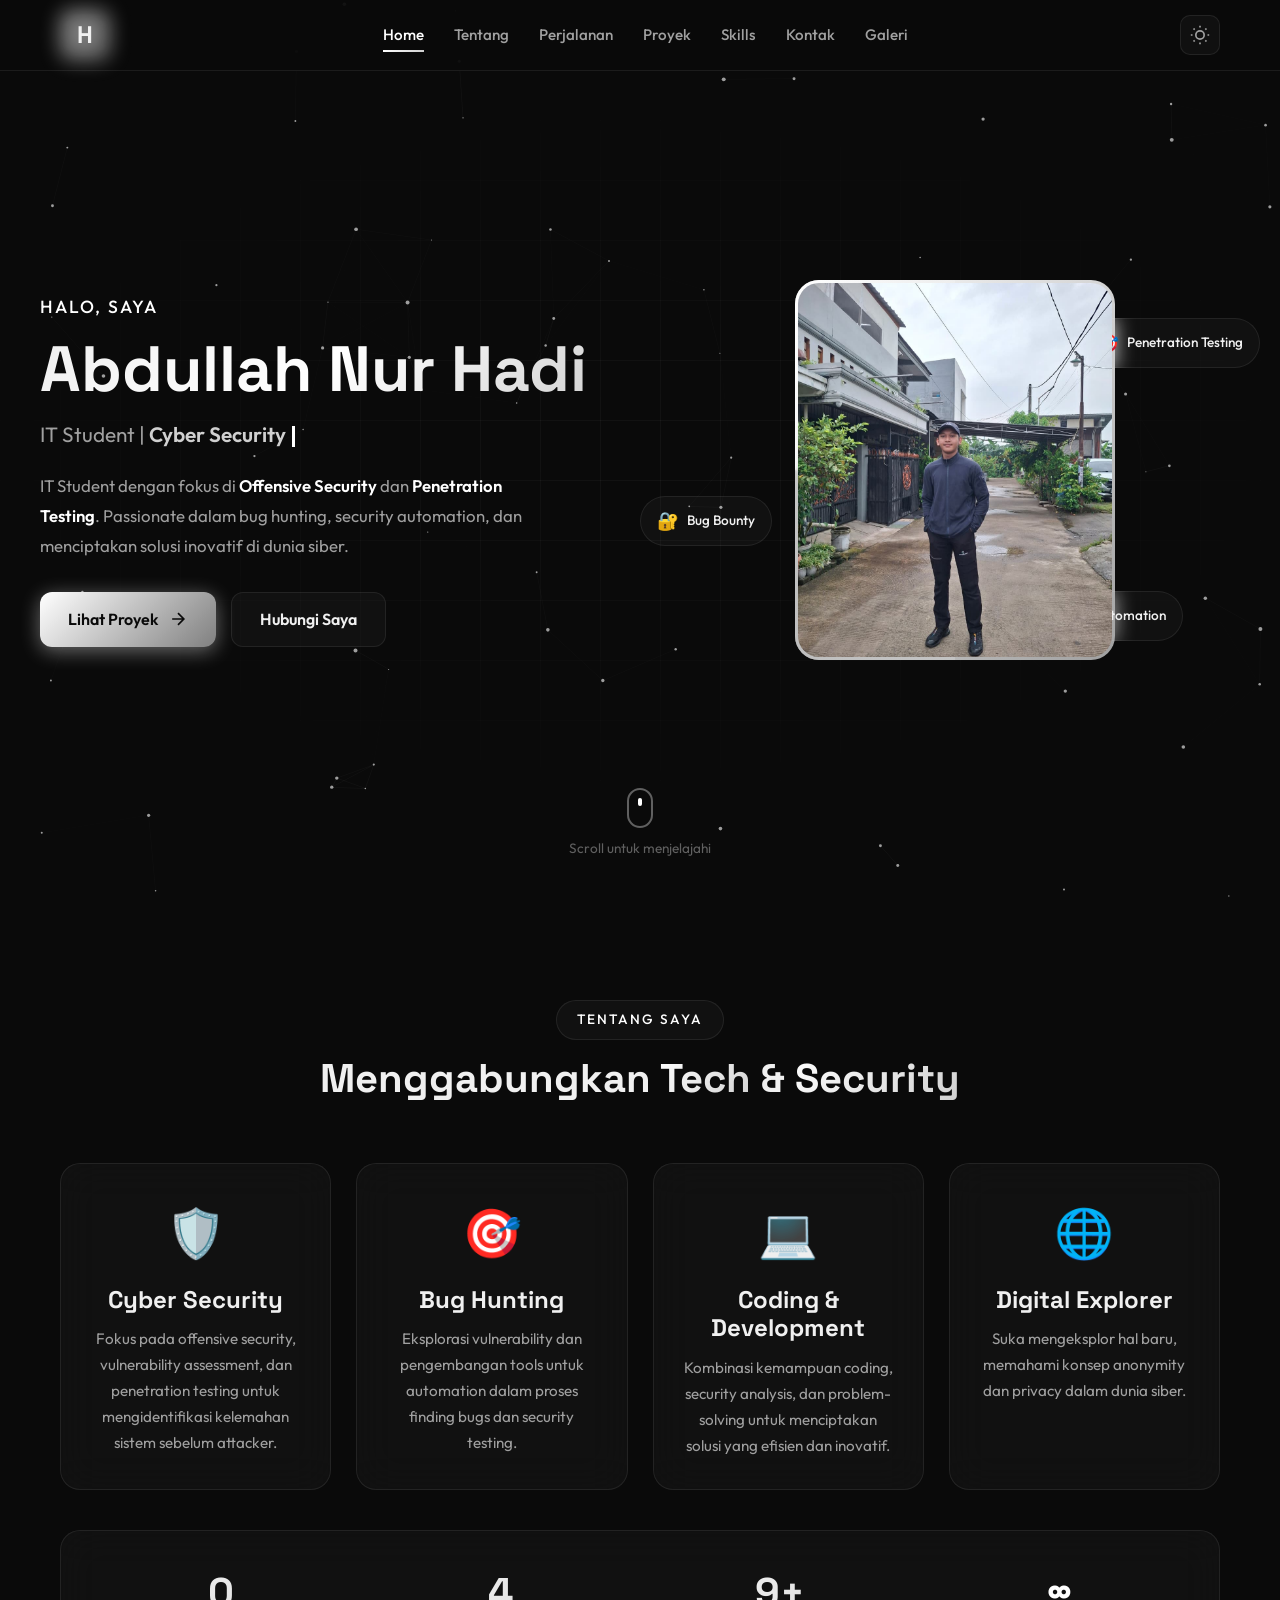
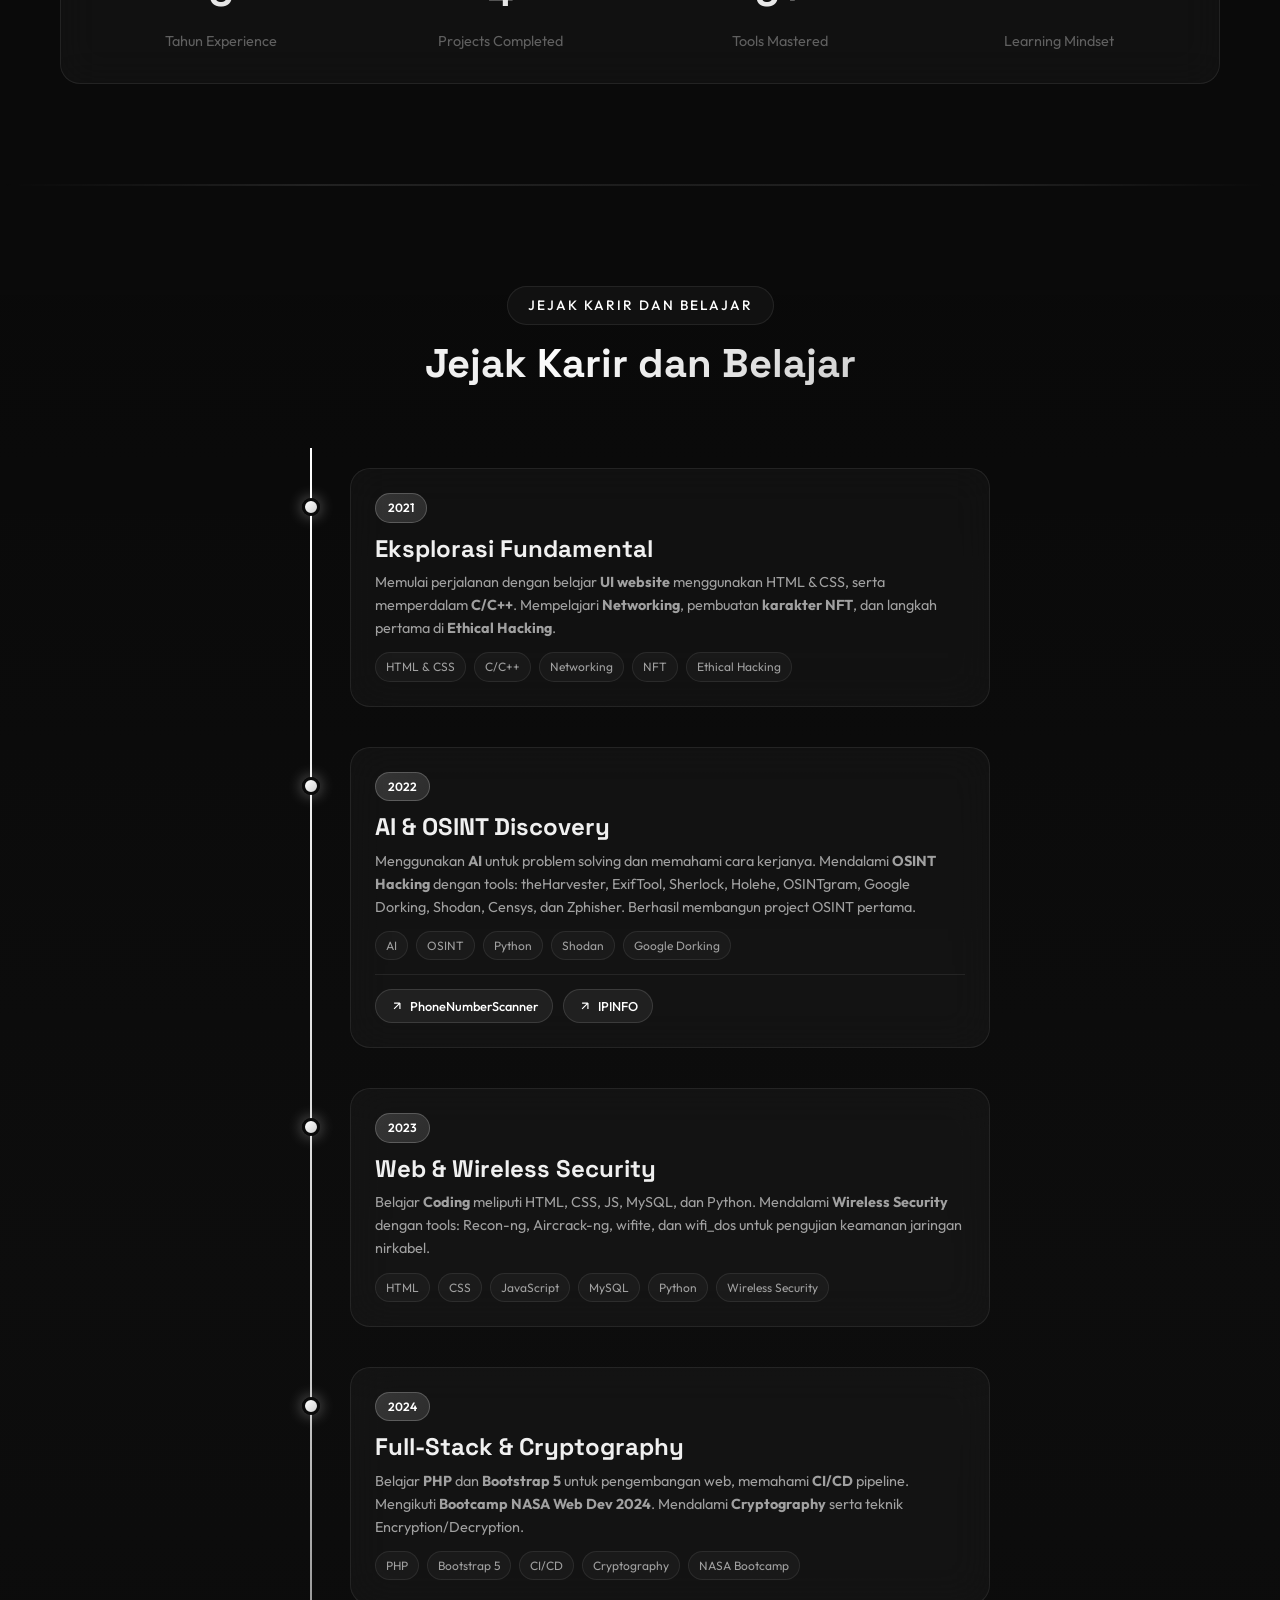
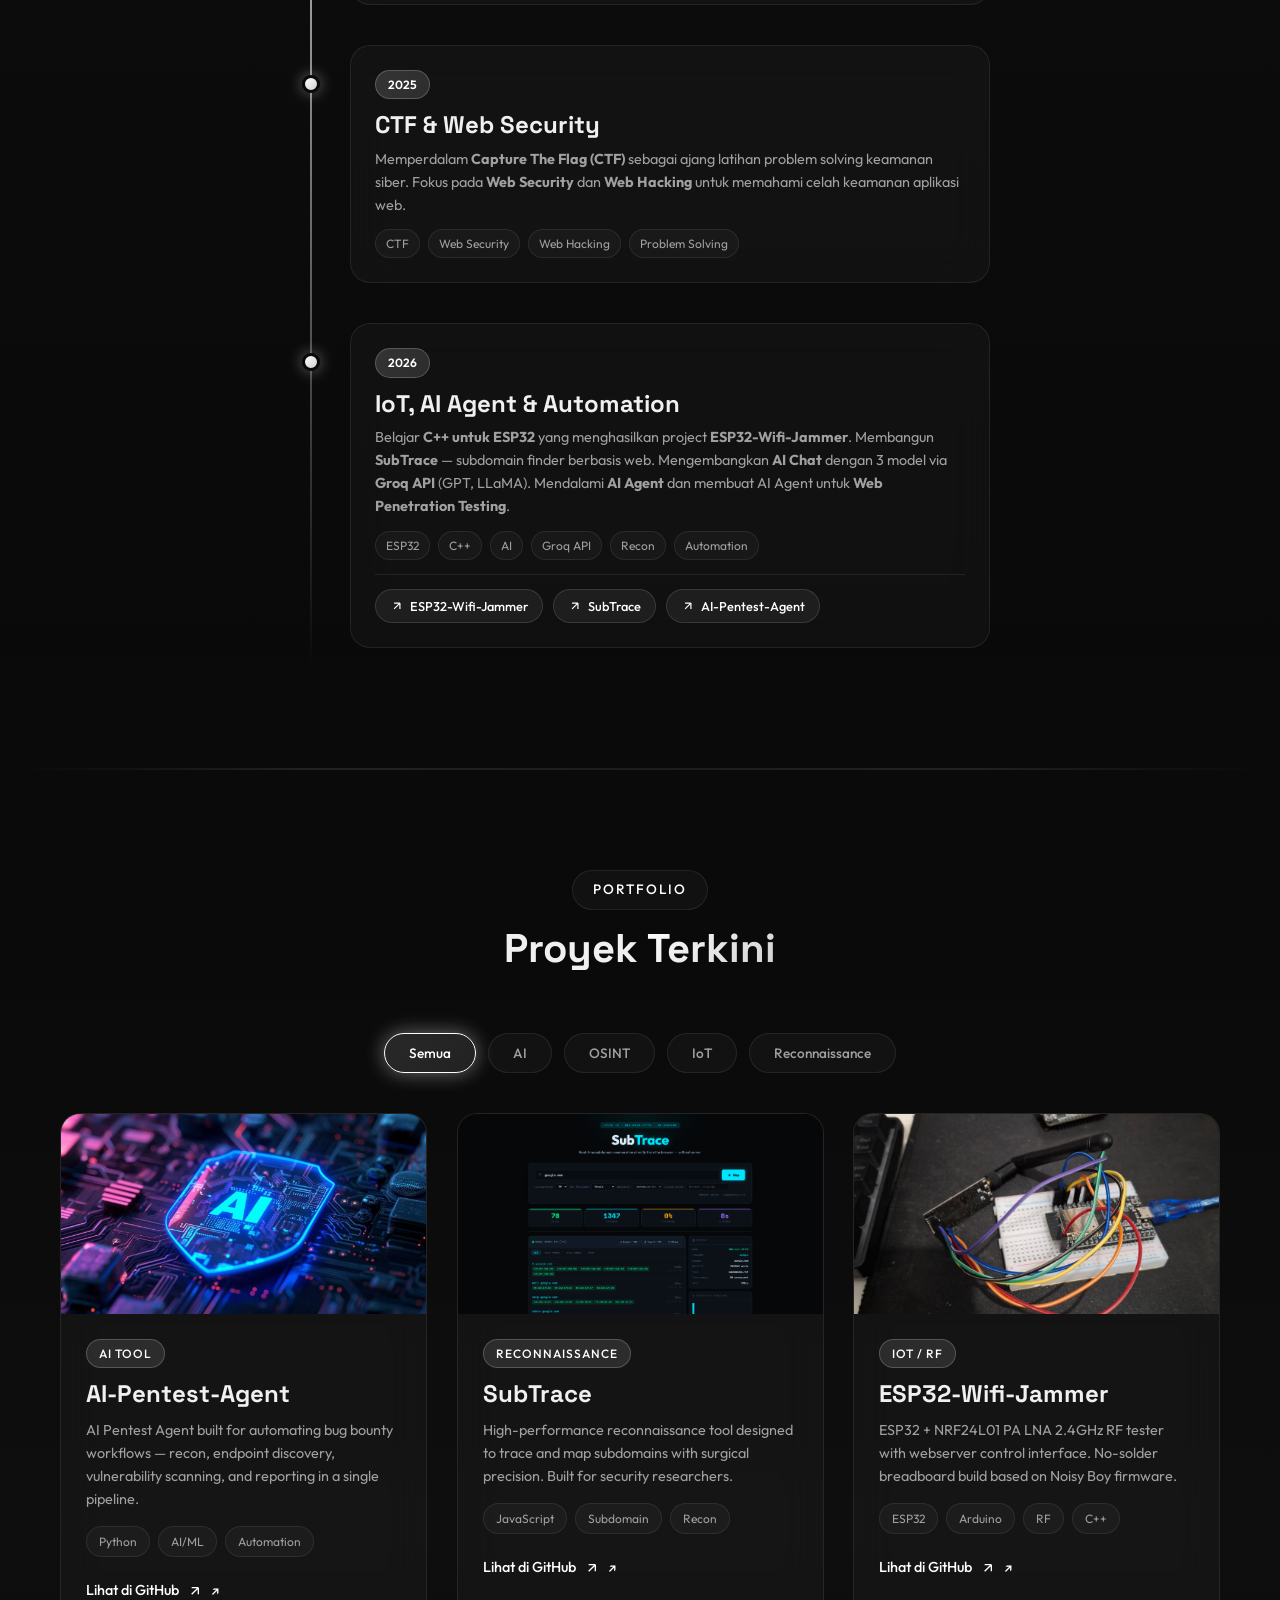
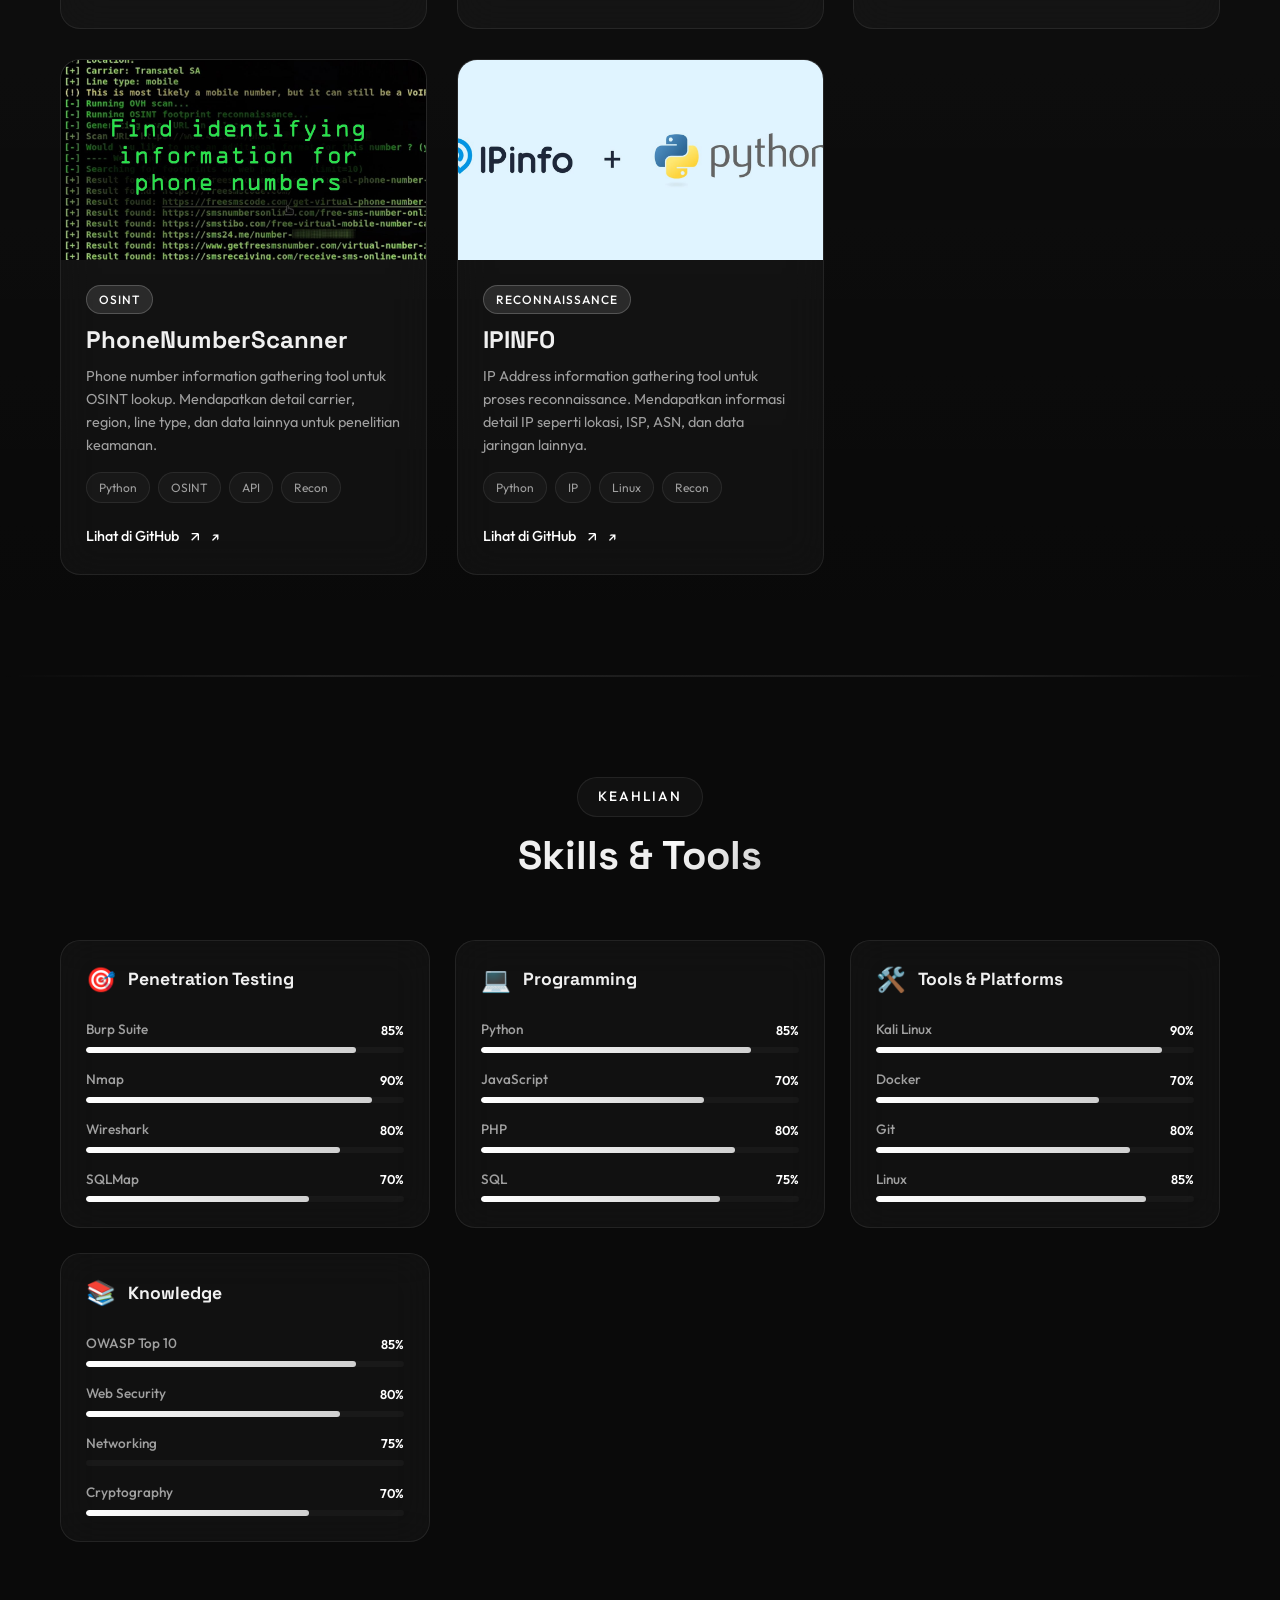
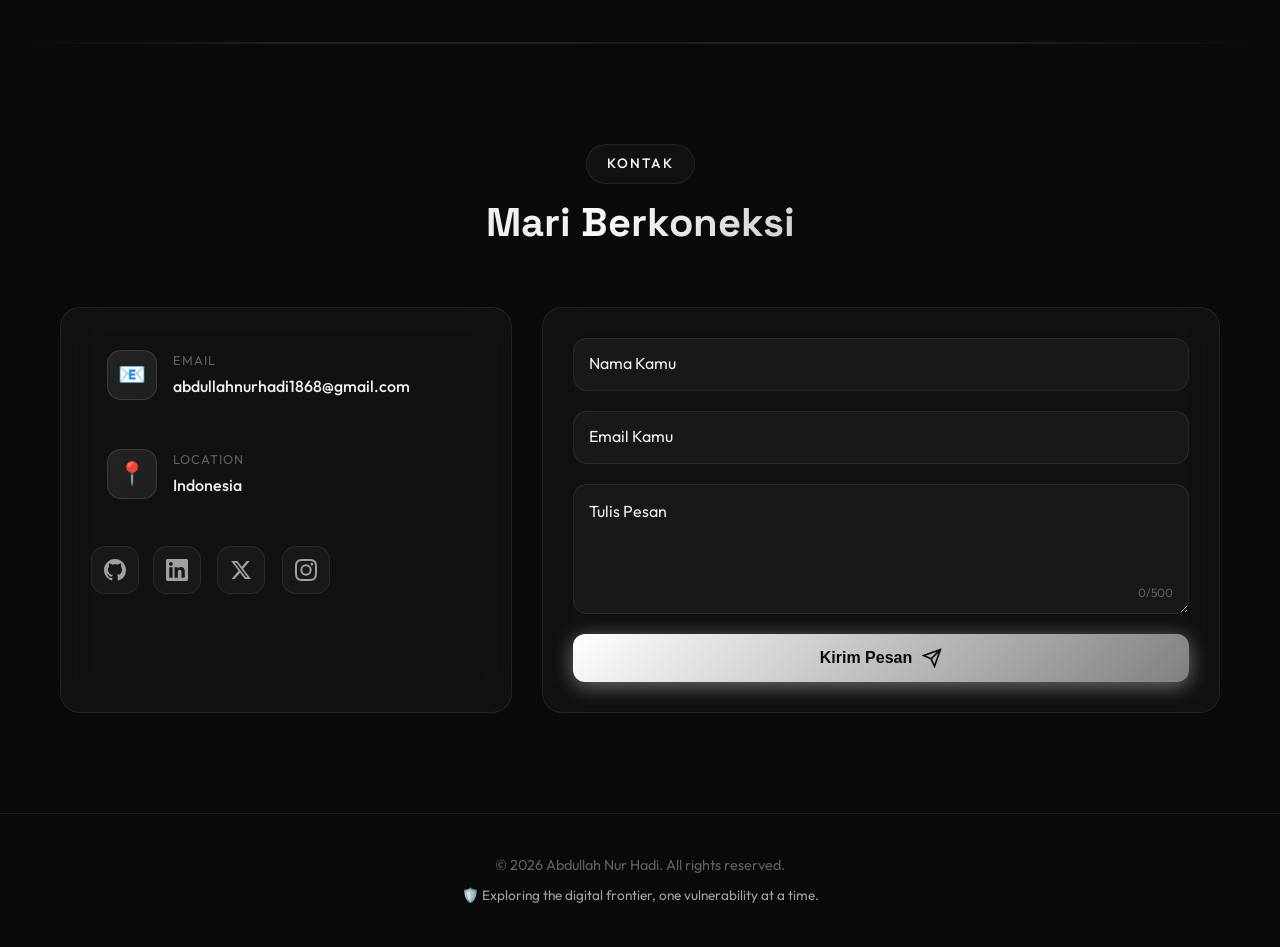
==== commit eca8de6a: "Add inline validation errors and trim inputs in contact form" ====
--- a/index.html
+++ b/index.html
@@ -729,6 +729,7 @@
                                 <span class="input-border"></span>
                                 <span class="input-valid-icon"></span>
                             </div>
+                            <span class="form-error" aria-live="polite"></span>
                         </div>
 
                         <div class="form-group">
@@ -738,6 +739,7 @@
                                 <span class="input-border"></span>
                                 <span class="input-valid-icon"></span>
                             </div>
+                            <span class="form-error" aria-live="polite"></span>
                         </div>
 
                         <div class="form-group">
@@ -747,6 +749,7 @@
                                 <span class="input-border"></span>
                                 <span class="char-counter"><span id="charCount">0</span>/500</span>
                             </div>
+                            <span class="form-error" aria-live="polite"></span>
                         </div>
 
                         <button type="submit" class="btn btn-primary submit-btn" id="submitBtn">
--- a/styles.css
+++ b/styles.css
@@ -2228,7 +2228,7 @@
 }
 
 .contact-form .form-textarea {
-    padding: 24px 16px 10px 48px;
+    padding: 26px 16px 30px 16px;
     min-height: 130px;
     resize: vertical;
     line-height: 1.6;
@@ -2236,7 +2236,7 @@
 
 .contact-form .form-label {
     position: absolute;
-    left: 48px;
+    left: 16px;
     top: 50%;
     transform: translateY(-50%);
     font-size: 0.95rem;
@@ -2248,7 +2248,7 @@
 }
 
 .contact-form .form-textarea ~ .form-label {
-    top: 24px;
+    top: 15px;
     transform: translateY(0);
 }
 
@@ -2256,7 +2256,7 @@
 .contact-form .form-input:not(:placeholder-shown) ~ .form-label {
     top: 8px;
     transform: translateY(0) scale(0.8);
-    left: 44px;
+    left: 16px;
     color: var(--accent-cyan);
 }
 
@@ -2264,7 +2264,7 @@
 .contact-form .form-textarea:not(:placeholder-shown) ~ .form-label {
     top: 8px;
     transform: translateY(0) scale(0.8);
-    left: 44px;
+    left: 16px;
 }
 
 /* Animated border gradient */
@@ -2297,12 +2297,25 @@
 }
 
 /* Validation states */
+.contact-form .form-error {
+    display: none;
+    margin-top: 6px;
+    padding-left: 4px;
+    font-size: 0.8rem;
+    line-height: 1.4;
+    color: var(--accent-pink);
+}
+
+.contact-form .form-error.show {
+    display: block;
+}
+
 .contact-form .form-input.input-valid {
     border-color: rgba(255, 255, 255, 0.35);
 }
 
 .contact-form .form-input.input-invalid {
-    border-color: rgba(160, 160, 160, 0.4);
+    border-color: var(--accent-pink);
 }
 
 .contact-form .input-valid-icon {
@@ -2393,6 +2406,18 @@
     box-shadow: var(--shadow-card), 0 0 40px rgba(255,255,255,0.06);
 }
 
+@media (max-width: 768px) {
+    /* 16px mencegah iOS Safari auto-zoom saat tap input */
+    .contact-form .form-input {
+        font-size: 16px;
+    }
+
+    /* resize handle kecil & mudah salah drag di layar sentuh */
+    .contact-form .form-textarea {
+        resize: none;
+    }
+}
+
 /* ========================================
    Gallery Page (gallery.html) — masonry + caption
    Tema mengikuti vars dark/light yang sama
@@ -2406,59 +2431,6 @@
     margin: 16px auto 0;
     font-size: 0.98rem;
     line-height: 1.7;
-}
-
-.section-subtitle code {
-    padding: 2px 8px;
-    background: var(--glass-bg);
-    border: 1px solid var(--glass-border);
-    border-radius: 8px;
-    font-size: 0.85em;
-    color: var(--text-primary);
-}
-
-.gallery-meta {
-    display: flex;
-    align-items: center;
-    gap: 20px;
-    flex-wrap: wrap;
-    margin-bottom: 36px;
-    padding: 20px 24px;
-}
-
-.gallery-meta-item {
-    display: flex;
-    align-items: baseline;
-    gap: 8px;
-}
-
-.gallery-count {
-    font-family: 'Space Grotesk', sans-serif;
-    font-size: 2rem;
-    font-weight: 700;
-    background: linear-gradient(135deg, var(--accent-cyan), var(--accent-purple));
-    -webkit-background-clip: text;
-    -webkit-text-fill-color: transparent;
-    background-clip: text;
-    line-height: 1;
-}
-
-.gallery-count-label {
-    font-size: 0.85rem;
-    color: var(--text-muted);
-    text-transform: uppercase;
-    letter-spacing: 1px;
-}
-
-.gallery-meta-text {
-    flex: 1;
-    min-width: 200px;
-    font-size: 0.9rem;
-}
-
-.btn-sm {
-    padding: 10px 20px;
-    font-size: 0.88rem;
 }
 
 /* Masonry via CSS columns — natural varying heights */
@@ -2561,15 +2533,6 @@
     font-size: 0.92rem;
 }
 
-.gallery-empty code {
-    padding: 2px 8px;
-    background: var(--glass-bg);
-    border: 1px solid var(--glass-border);
-    border-radius: 8px;
-    font-size: 0.85em;
-    color: var(--text-primary);
-}
-
 .footer-back {
     margin-top: 12px;
     font-size: 0.9rem;
@@ -2595,17 +2558,6 @@
         padding-top: calc(var(--nav-height) + 30px);
     }
 
-    .gallery-meta {
-        flex-direction: column;
-        align-items: flex-start;
-        gap: 12px;
-    }
-
-    .gallery-meta .btn {
-        width: 100%;
-        justify-content: center;
-    }
-
     /* stagger delay untuk link ke-7 (Galeri) di drawer mobile */
     .nav-links.active li:nth-child(7) { transition-delay: 0.4s; }
 }
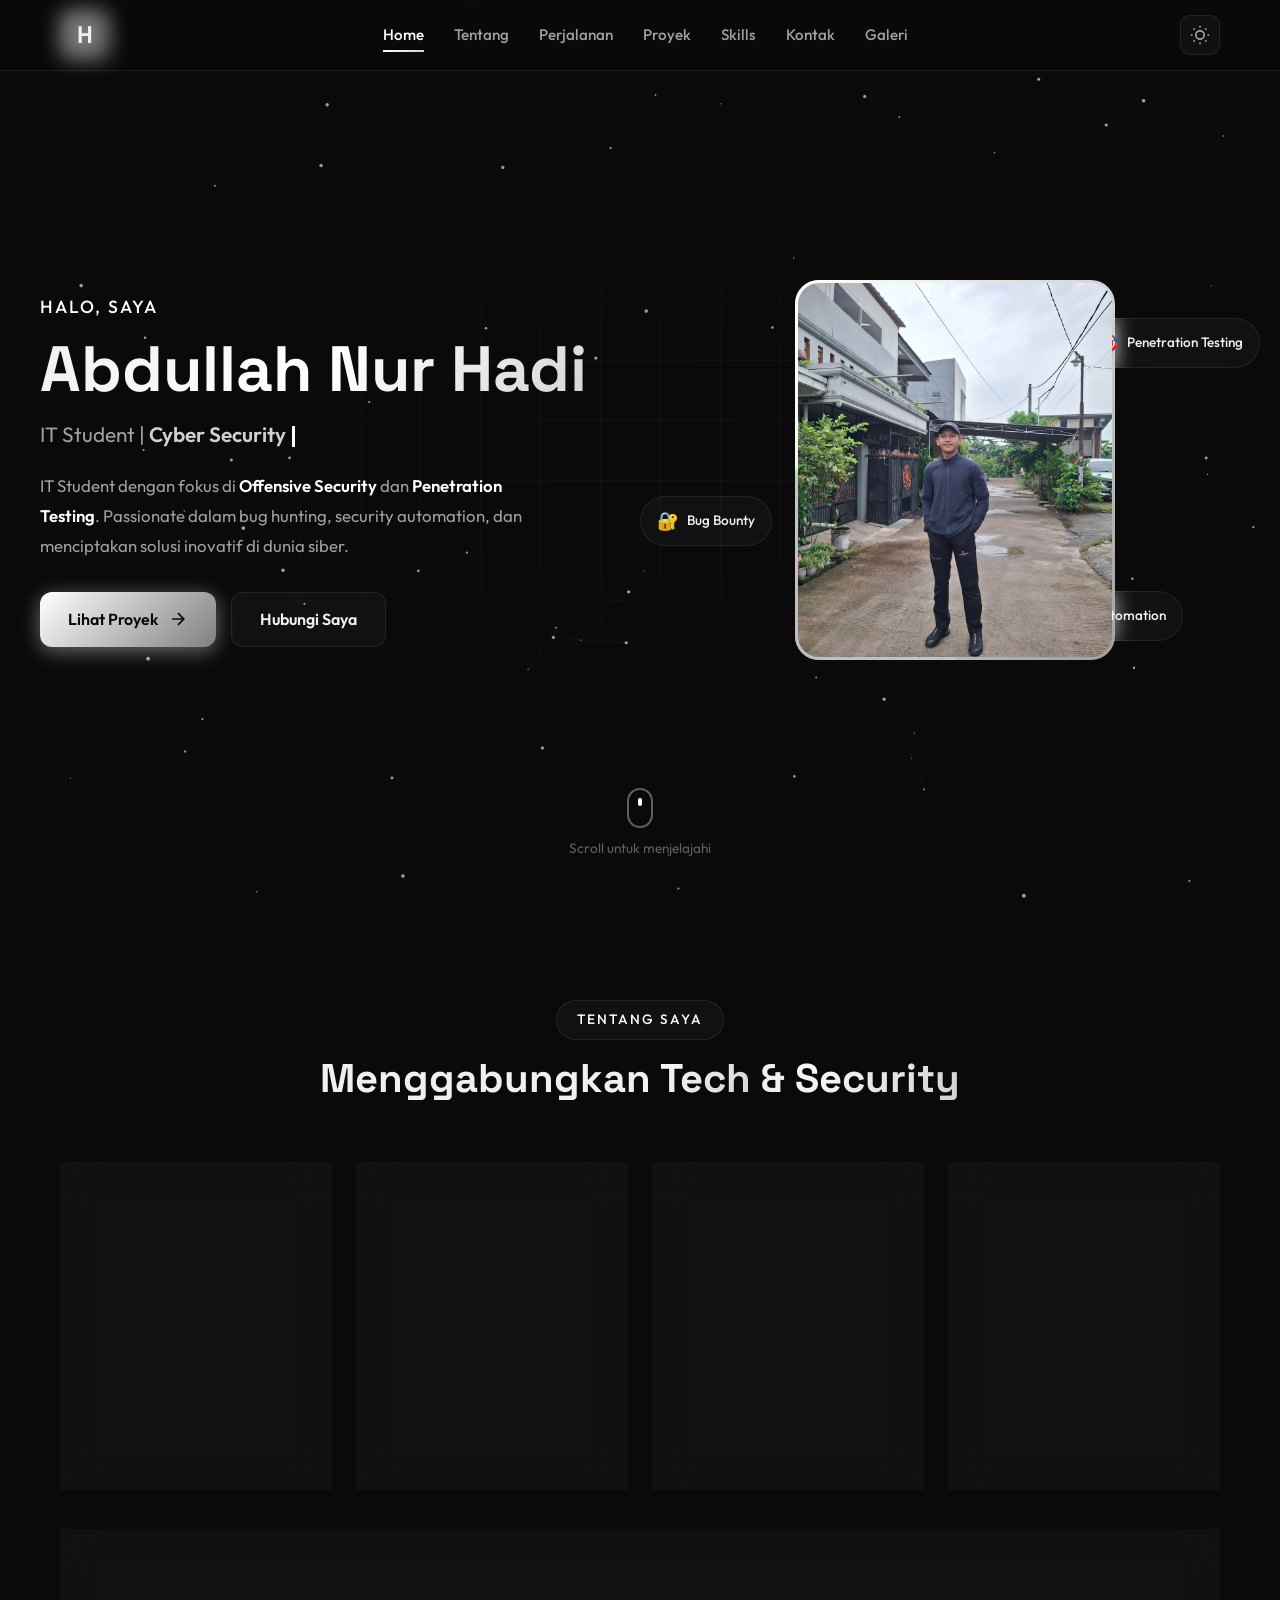
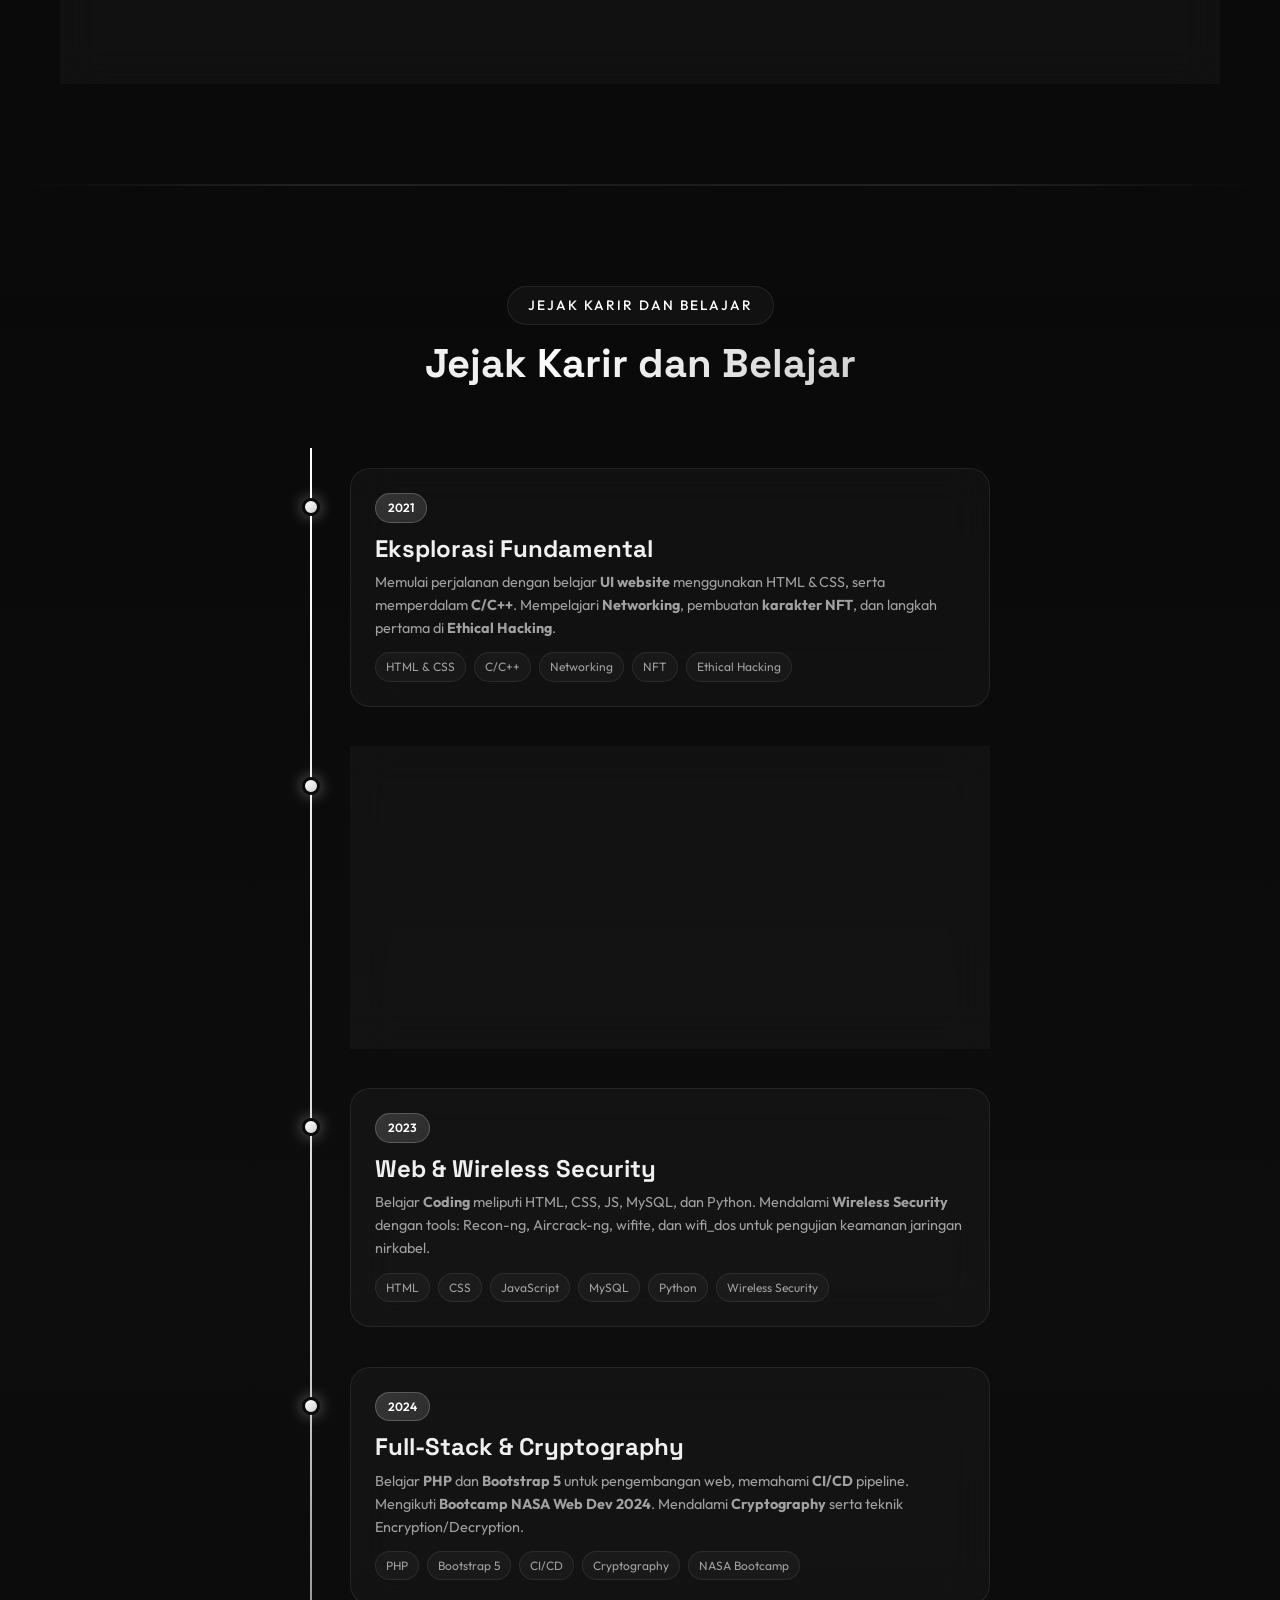
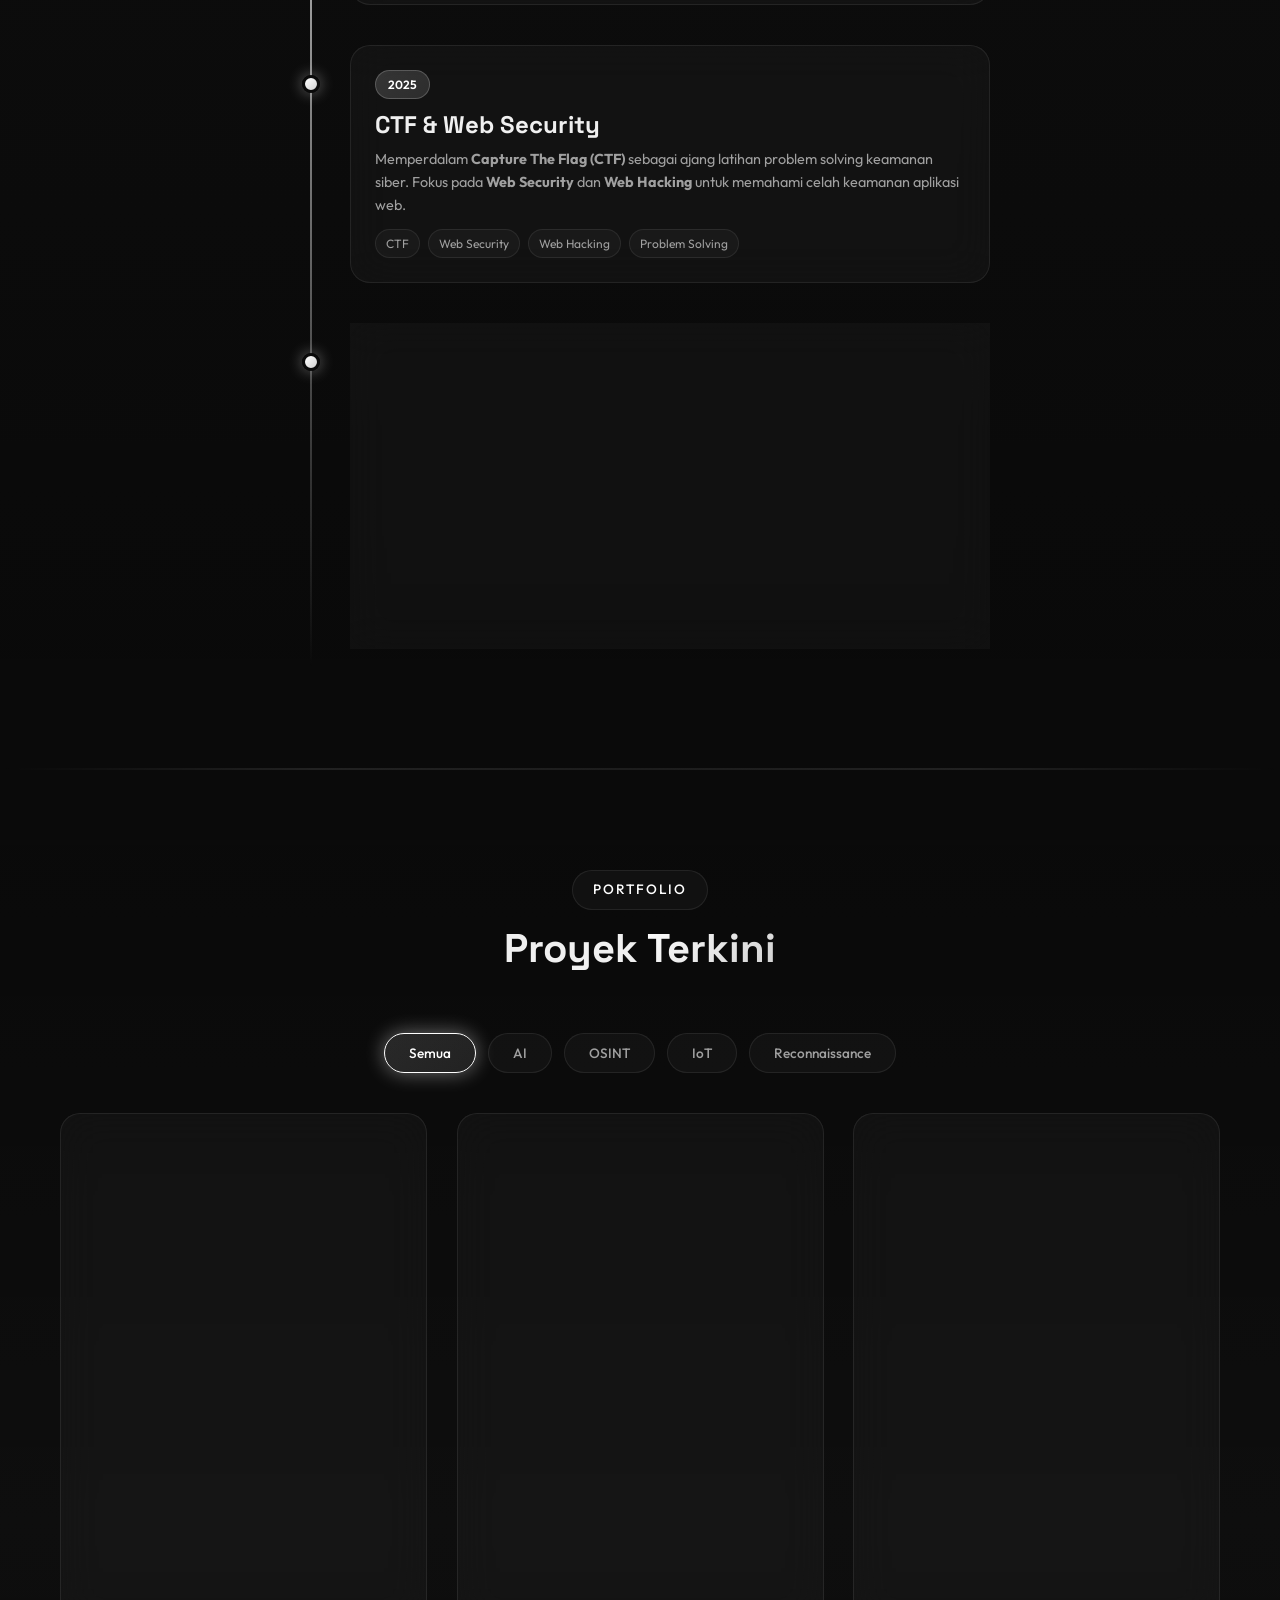
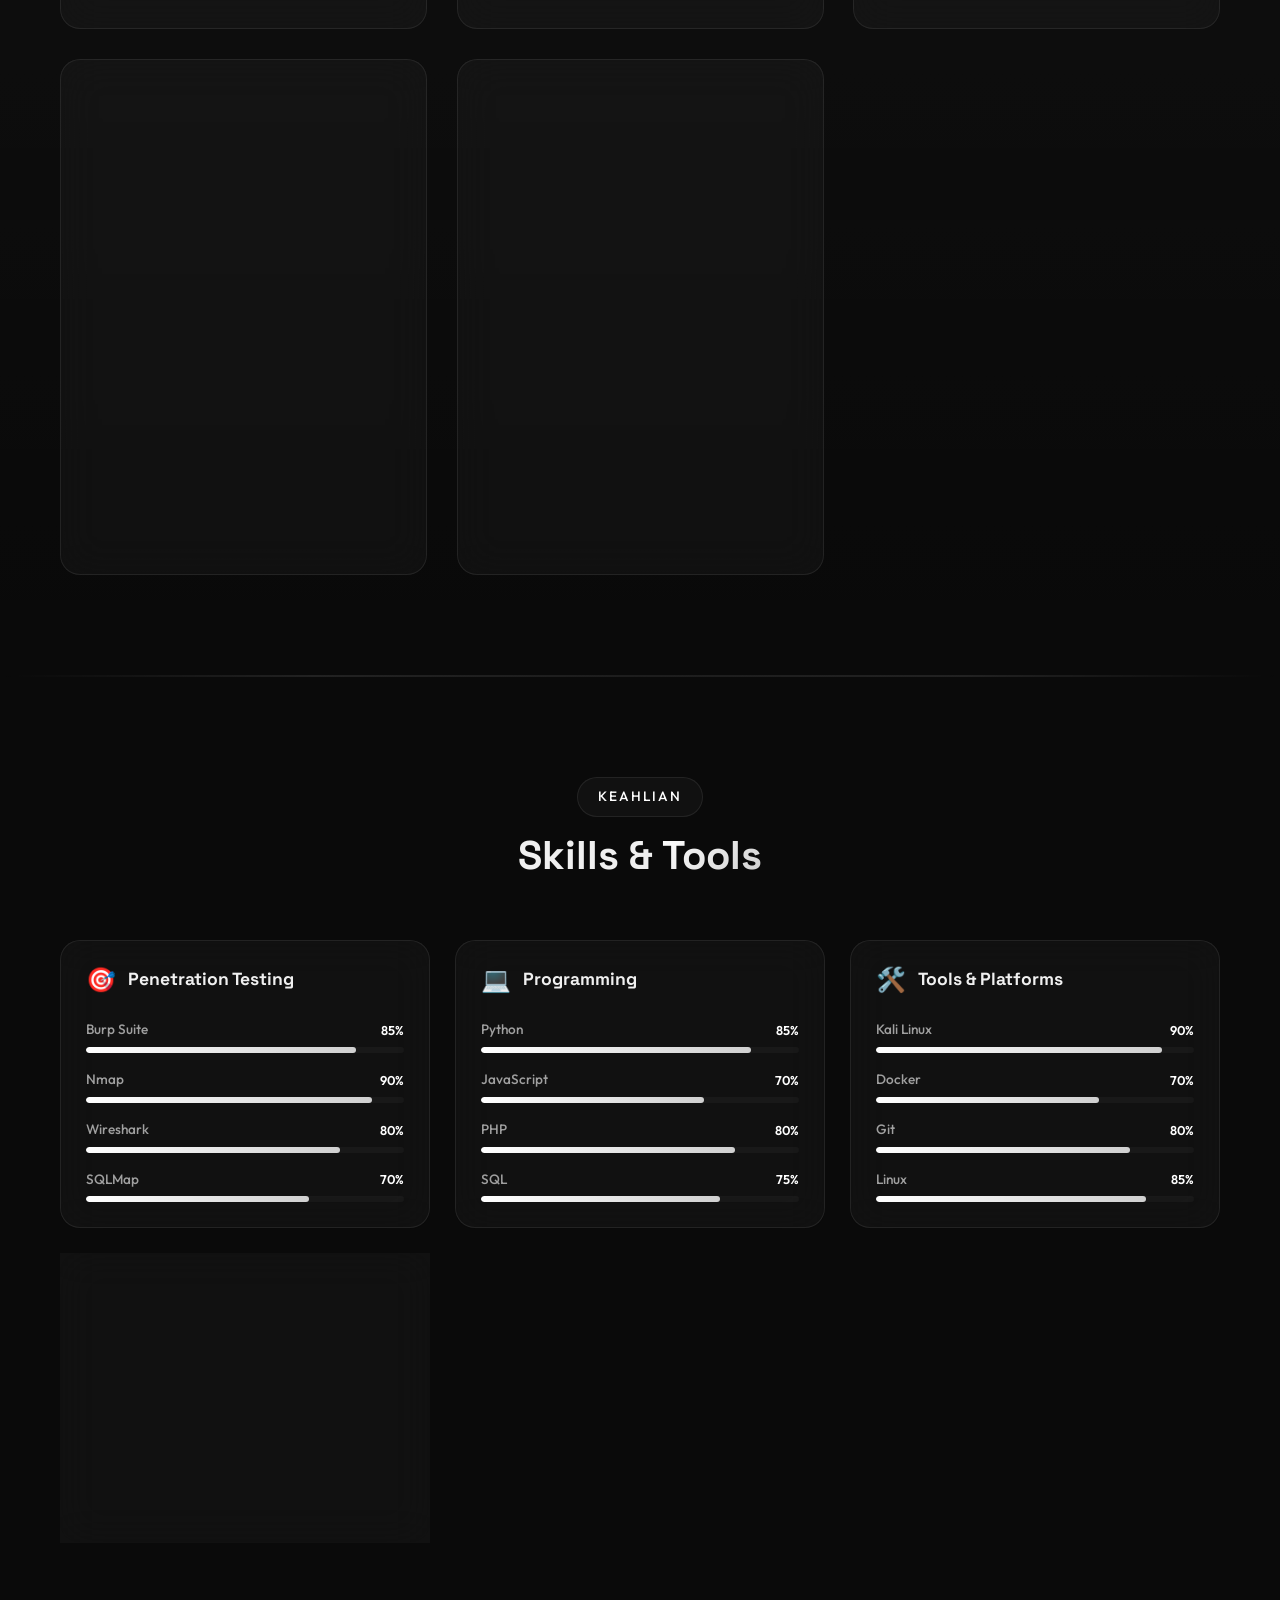
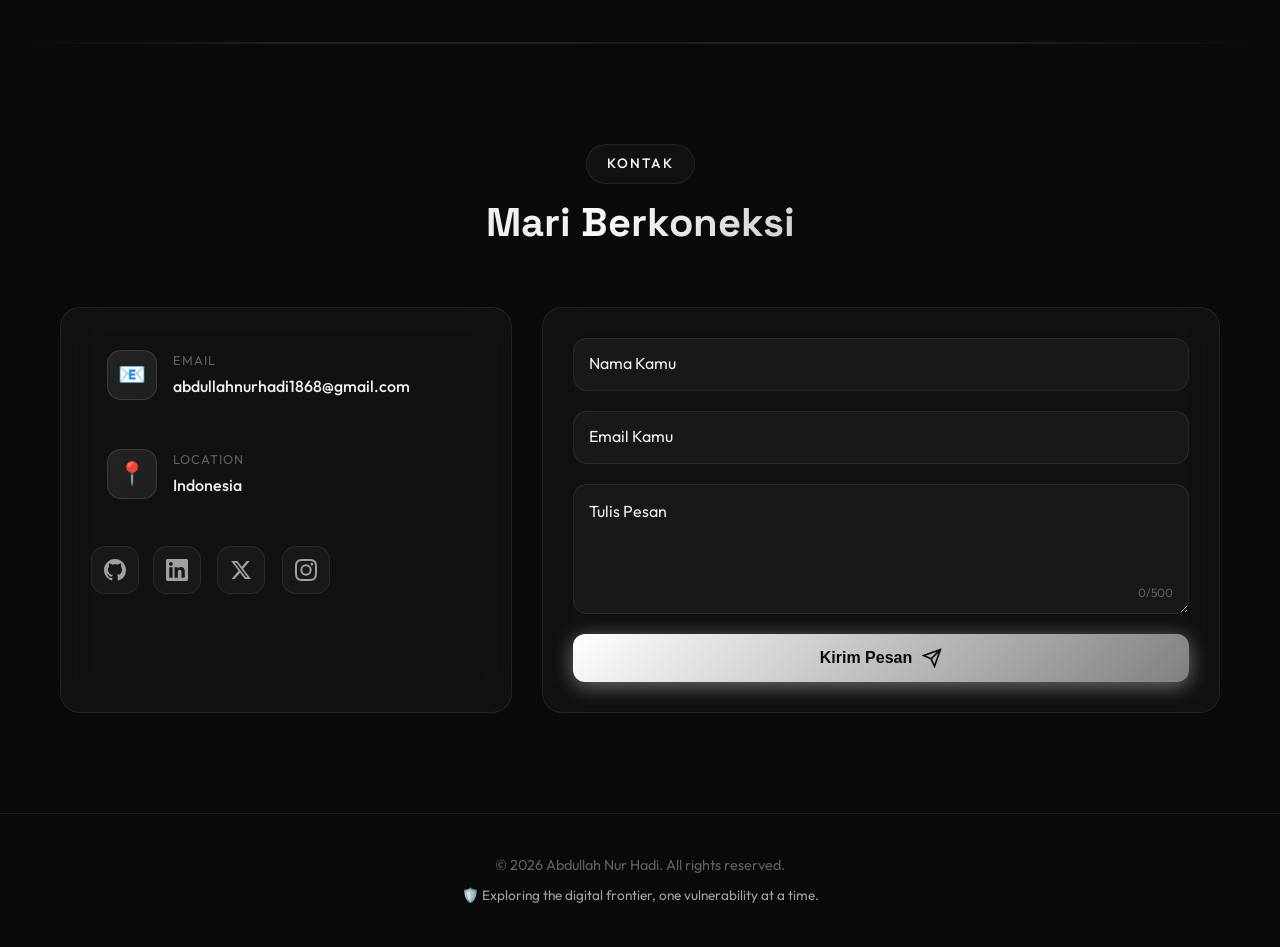
==== commit 5bdc6c95: "Add cache-busting query params to css/js assets" ====
--- a/index.html
+++ b/index.html
@@ -20,7 +20,7 @@
     <link rel="preconnect" href="https://fonts.gstatic.com" crossorigin>
     <link href="https://fonts.googleapis.com/css2?family=Outfit:wght@300;400;500;600;700;800&family=Space+Grotesk:wght@400;500;600;700&display=swap" rel="stylesheet">
 
-    <link rel="stylesheet" href="styles.css">
+    <link rel="stylesheet" href="styles.css?v=2026102101">
     <link rel="icon" type="image/jpg" href="assets/3bd470decd6ccfd0803a61d50a036d59.jpg">
 </head>
 <body>
@@ -801,6 +801,6 @@
     </div>
     <div class="lightbox-overlay" id="lightboxOverlay"></div>
 
-    <script src="main.js"></script>
+    <script src="main.js?v=2026102101"></script>
 </body>
 </html>
